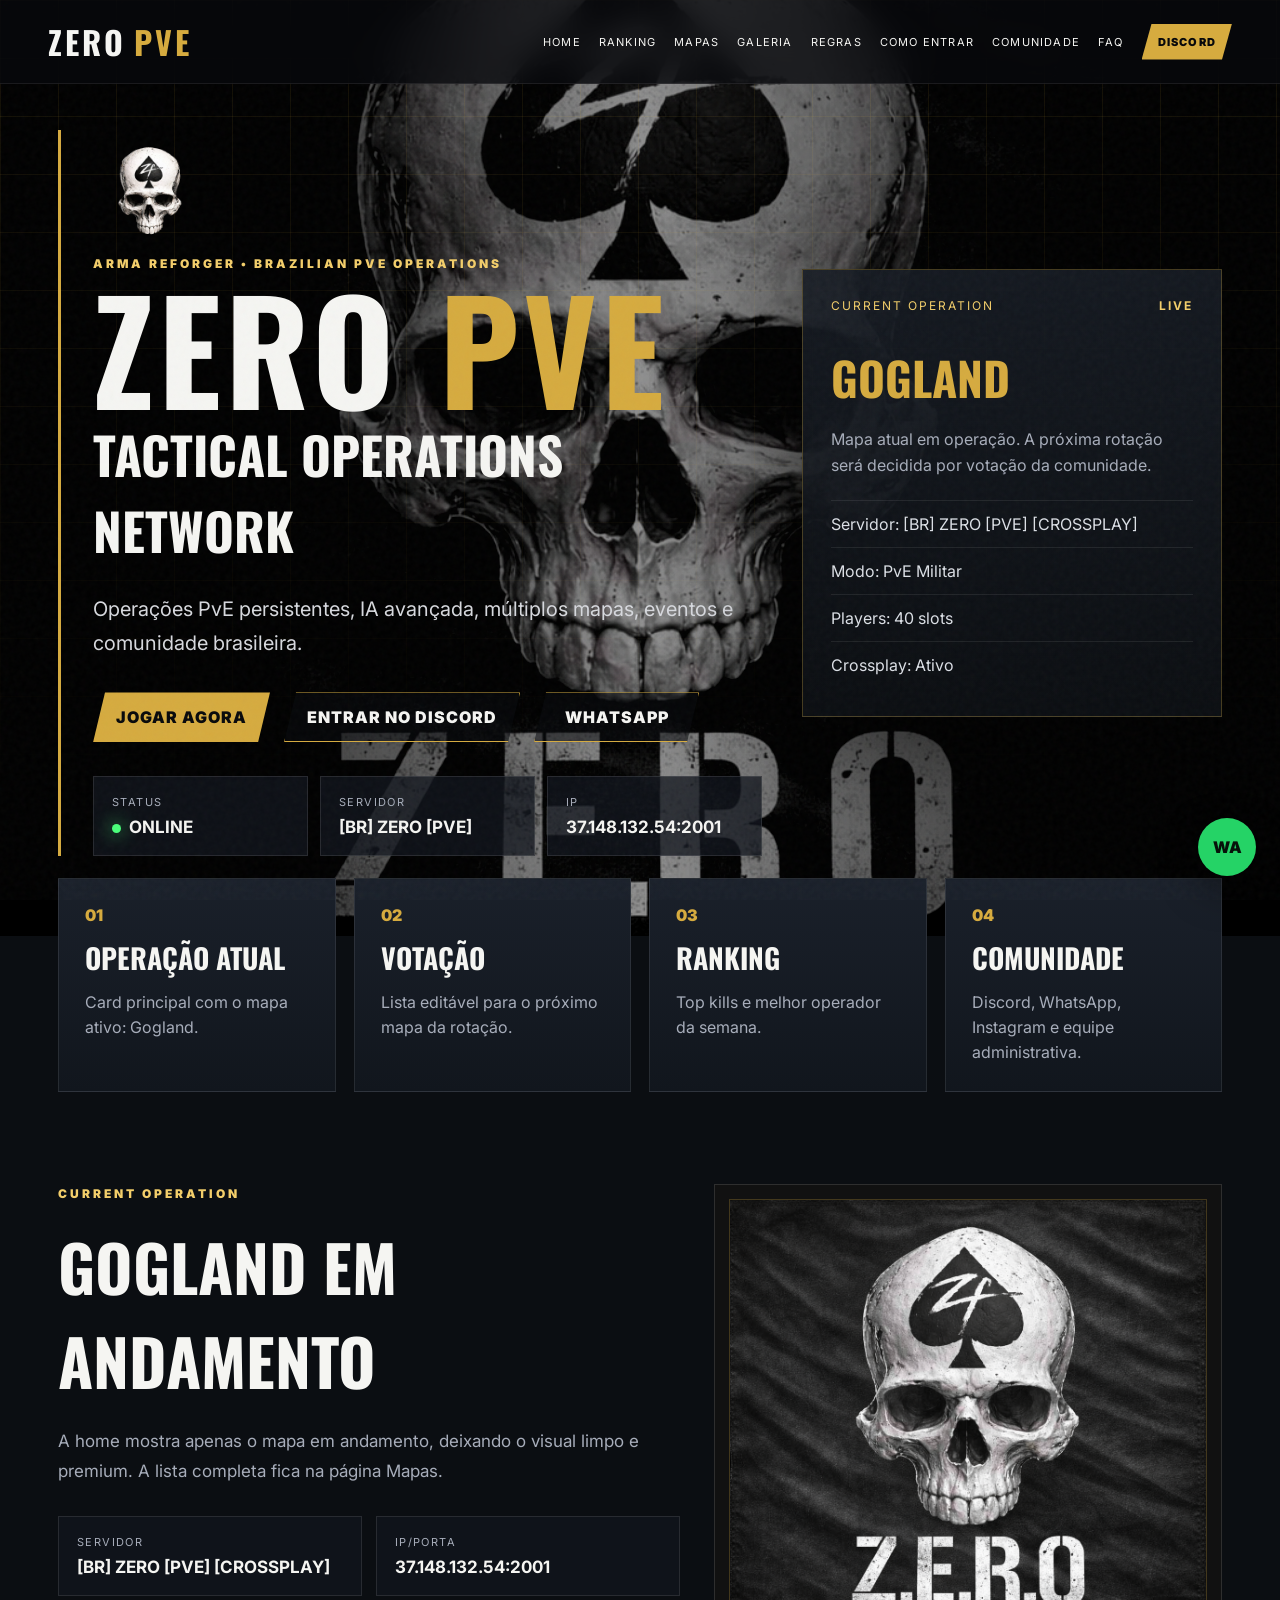
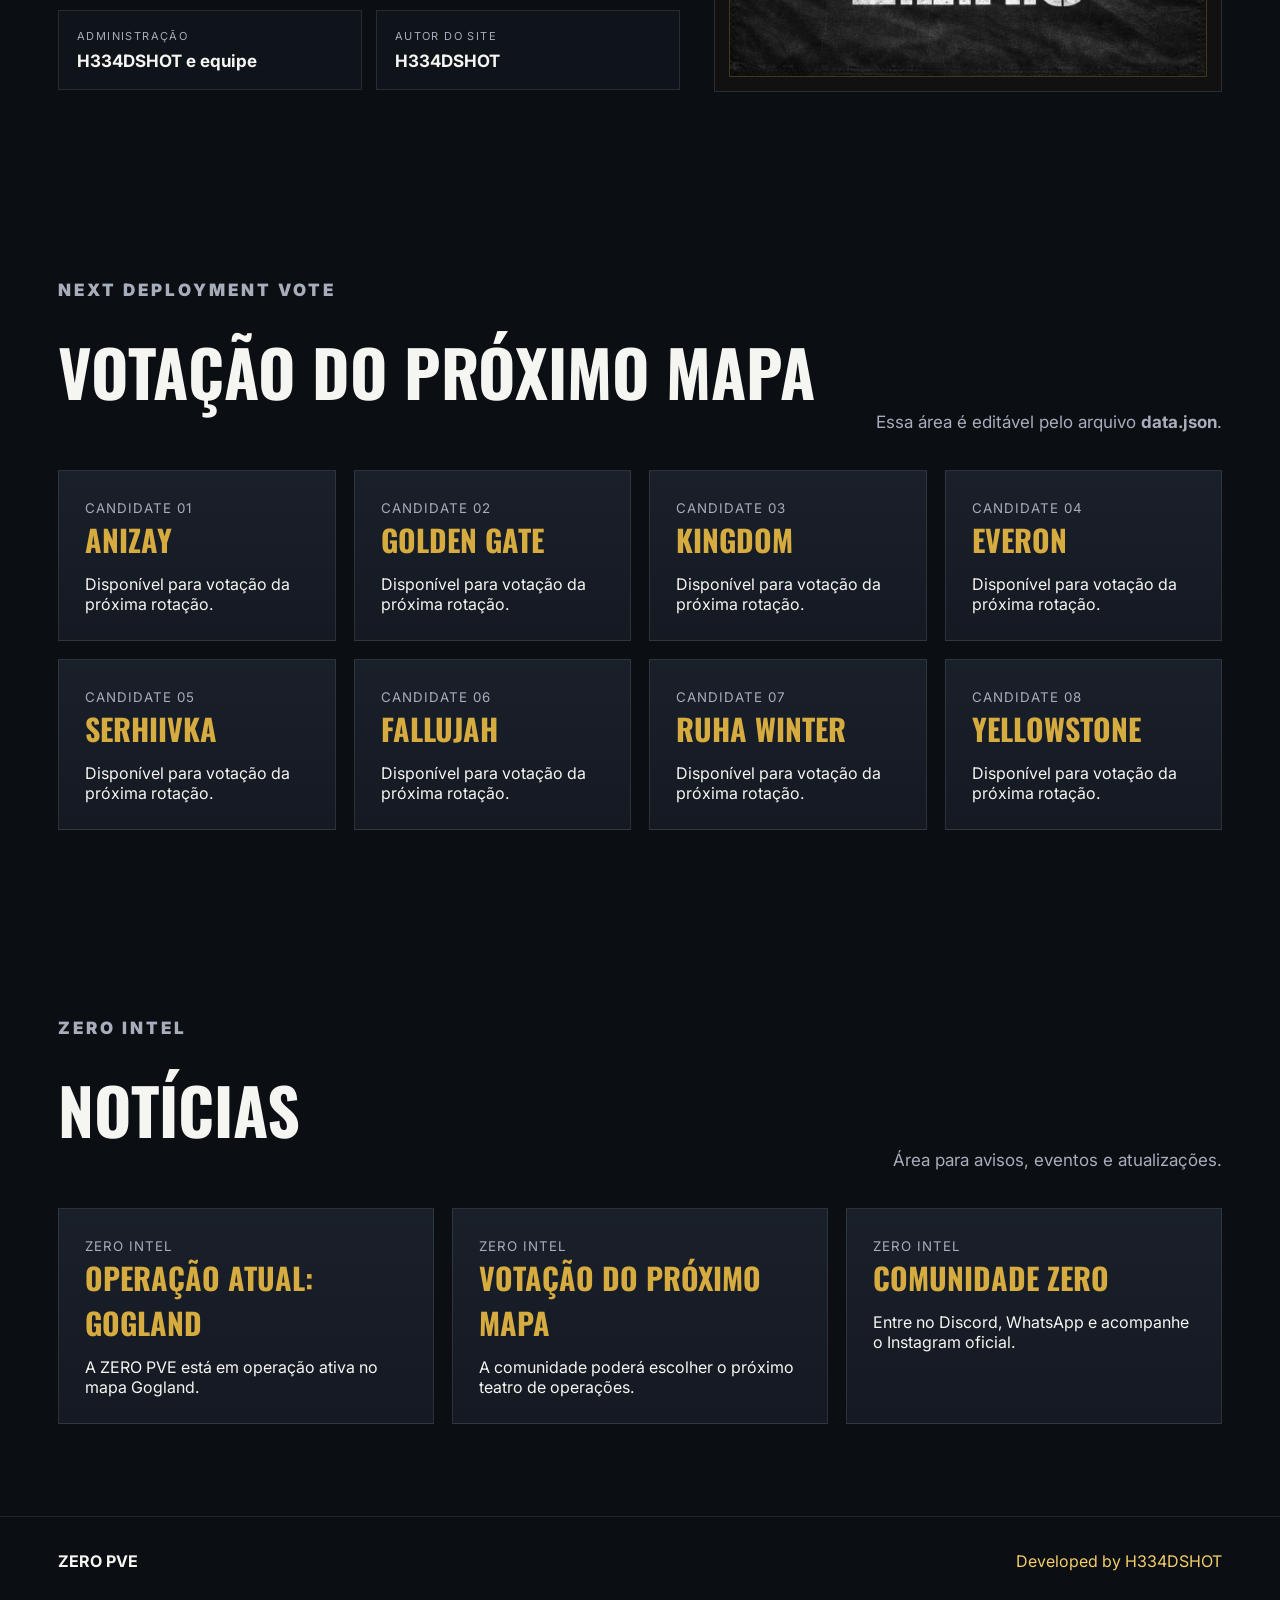
==== index.html @ d25ec208 "Add ZERO PVE website" ====
<!DOCTYPE html><html lang="pt-BR"><head><meta charset="UTF-8"><meta name="viewport" content="width=device-width, initial-scale=1.0"><title>Home | ZERO PVE</title><link rel="stylesheet" href="style.css"></head><body><div class="noise"></div><div class="scanline"></div><header class="site-header"><a href="index.html" class="brand"><span>ZERO</span><strong>PVE</strong></a><button class="menu-toggle" id="menuToggle">☰</button><nav class="nav" id="nav"><a href="index.html">Home</a><a href="ranking.html">Ranking</a><a href="mapas.html">Mapas</a><a href="galeria.html">Galeria</a><a href="regras.html">Regras</a><a href="como-entrar.html">Como Entrar</a><a href="comunidade.html">Comunidade</a><a href="faq.html">FAQ</a><a class="nav-cta" href="https://discord.gg/8d5gWANSjg" target="_blank">Discord</a></nav></header><main><section class="hero"><div class="hero-grid"></div><div class="hero-content"><img class="hero-logo" src="assets/logo-zero.png" alt="Logo ZERO PVE"><p class="eyebrow">ARMA REFORGER • BRAZILIAN PVE OPERATIONS</p><h1>ZERO <span>PVE</span></h1><h2>TACTICAL OPERATIONS NETWORK</h2><p class="hero-text">Operações PvE persistentes, IA avançada, múltiplos mapas, eventos e comunidade brasileira.</p><div class="hero-actions"><a href="como-entrar.html" class="btn btn-primary">Jogar Agora</a><a href="https://discord.gg/8d5gWANSjg" target="_blank" class="btn btn-secondary">Entrar no Discord</a><a href="https://chat.whatsapp.com/LaVFu4QcdalIb4DAo1I65L?mode=gi_t" target="_blank" class="btn btn-secondary">WhatsApp</a></div><div class="hero-status"><div><small>Status</small><strong><span class="dot"></span>ONLINE</strong></div><div><small>Servidor</small><strong>[BR] ZERO [PVE]</strong></div><div><small>IP</small><strong>37.148.132.54:2001</strong></div></div></div><aside class="mission-card"><div class="card-header"><span>CURRENT OPERATION</span><b>LIVE</b></div><h3>Gogland</h3><p>Mapa atual em operação. A próxima rotação será decidida por votação da comunidade.</p><ul><li>Servidor: [BR] ZERO [PVE] [CROSSPLAY]</li><li>Modo: PvE Militar</li><li>Players: 40 slots</li><li>Crossplay: Ativo</li></ul></aside></section><section class="quick-cards"><article><span>01</span><h3>Operação Atual</h3><p>Card principal com o mapa ativo: Gogland.</p></article><article><span>02</span><h3>Votação</h3><p>Lista editável para o próximo mapa da rotação.</p></article><article><span>03</span><h3>Ranking</h3><p>Top kills e melhor operador da semana.</p></article><article><span>04</span><h3>Comunidade</h3><p>Discord, WhatsApp, Instagram e equipe administrativa.</p></article></section><section class="section split"><div><p class="section-kicker">CURRENT OPERATION</p><h2>Gogland em Andamento</h2><p class="section-text">A home mostra apenas o mapa em andamento, deixando o visual limpo e premium. A lista completa fica na página Mapas.</p><div class="server-box"><div><small>Servidor</small><strong>[BR] ZERO [PVE] [CROSSPLAY]</strong></div><div><small>IP/Porta</small><strong>37.148.132.54:2001</strong></div><div><small>Administração</small><strong>H334DSHOT e equipe</strong></div><div><small>Autor do site</small><strong>H334DSHOT</strong></div></div></div><div class="image-panel"><img src="assets/bandeira-zero.png" alt="Bandeira ZERO PVE"></div></section><section class="section"><div class="section-head"><div><p class="section-kicker">NEXT DEPLOYMENT VOTE</p><h2>Votação do Próximo Mapa</h2></div><p>Essa área é editável pelo arquivo <b>data.json</b>.</p></div><div class="vote-grid" id="voteGrid"></div></section><section class="section"><div class="section-head"><div><p class="section-kicker">ZERO INTEL</p><h2>Notícias</h2></div><p>Área para avisos, eventos e atualizações.</p></div><div class="news-grid" id="newsGrid"></div></section></main><a class="whatsapp-float" href="https://chat.whatsapp.com/LaVFu4QcdalIb4DAo1I65L?mode=gi_t" target="_blank">WA</a><footer class="footer"><strong>ZERO PVE</strong><span>Developed by H334DSHOT</span></footer><script src="script.js"></script></body></html>
---- style.css ----
@import url('https://fonts.googleapis.com/css2?family=Oswald:wght@400;600;700&family=Inter:wght@400;500;700;900&display=swap');
:root{--bg:#0b0e12;--panel:#141922;--panel2:#1a202a;--gold:#d6ab3f;--gold2:#f3ce6a;--text:#f5f5f2;--muted:#a7adba;--line:rgba(214,171,63,.28)}
*{box-sizing:border-box;margin:0;padding:0}html{scroll-behavior:smooth}body{font-family:Inter,Arial,sans-serif;background:var(--bg);color:var(--text);overflow-x:hidden}body::before{content:"";position:fixed;inset:0;background:radial-gradient(circle at 20% 20%,rgba(214,171,63,.10),transparent 28%),linear-gradient(180deg,#0b0e12,#11161d 45%,#090b0f);z-index:-4}.noise{position:fixed;inset:0;pointer-events:none;opacity:.1;background-image:url("data:image/svg+xml,%3Csvg viewBox='0 0 180 180' xmlns='http://www.w3.org/2000/svg'%3E%3Cfilter id='n'%3E%3CfeTurbulence type='fractalNoise' baseFrequency='.9' numOctaves='3'/%3E%3C/filter%3E%3Crect width='100%25' height='100%25' filter='url(%23n)' opacity='.35'/%3E%3C/svg%3E");z-index:10}.scanline{position:fixed;inset:0;pointer-events:none;background:linear-gradient(rgba(255,255,255,.025) 1px,transparent 1px);background-size:100% 4px;opacity:.18;z-index:11}.site-header{position:fixed;top:0;left:0;right:0;z-index:20;display:flex;align-items:center;justify-content:space-between;padding:18px 48px;border-bottom:1px solid rgba(255,255,255,.08);background:rgba(8,10,14,.78);backdrop-filter:blur(16px)}.brand{text-decoration:none;color:var(--text);font-family:Oswald,sans-serif;font-size:32px;letter-spacing:3px;font-weight:700}.brand strong{color:var(--gold);margin-left:8px}.nav{display:flex;align-items:center;gap:18px}.nav a{color:var(--text);text-decoration:none;text-transform:uppercase;font-size:11px;letter-spacing:1.2px}.nav a:hover{color:var(--gold2)}.nav-cta{background:var(--gold);color:#08090b!important;padding:11px 16px;font-weight:900;clip-path:polygon(10px 0,100% 0,calc(100% - 10px) 100%,0 100%)}.menu-toggle{display:none;background:none;color:white;border:0;font-size:28px}.hero{min-height:100vh;position:relative;display:grid;grid-template-columns:1fr 420px;align-items:center;gap:40px;padding:130px 58px 80px;overflow:hidden}.hero::before{content:"";position:absolute;inset:0;background:linear-gradient(90deg,rgba(0,0,0,.95),rgba(0,0,0,.44),rgba(0,0,0,.88)),url("assets/bandeira-zero.png");background-size:cover;background-position:center;z-index:-3;filter:saturate(.75) contrast(1.18)}.hero-grid{position:absolute;inset:0;background-image:linear-gradient(rgba(214,171,63,.10) 1px,transparent 1px),linear-gradient(90deg,rgba(214,171,63,.10) 1px,transparent 1px);background-size:58px 58px;mask-image:linear-gradient(to bottom,black,transparent 90%);z-index:-2}.hero-content{max-width:850px;border-left:3px solid var(--gold);padding-left:32px}.hero-logo{width:110px;height:110px;object-fit:contain;margin-bottom:12px}.eyebrow,.section-kicker{color:var(--gold2);letter-spacing:3px;text-transform:uppercase;font-size:12px;font-weight:900;margin-bottom:18px}h1,h2,h3{font-family:Oswald,sans-serif;text-transform:uppercase}.hero h1{font-size:clamp(72px,11vw,150px);line-height:.82;letter-spacing:4px}.hero h1 span{color:var(--gold)}.hero h2{font-size:clamp(28px,4vw,54px);margin-top:12px}.hero-text{max-width:660px;color:#d7d9de;font-size:20px;line-height:1.7;margin:24px 0 32px}.btn{display:inline-flex;align-items:center;justify-content:center;min-width:165px;min-height:50px;padding:14px 22px;text-decoration:none;text-transform:uppercase;letter-spacing:1px;font-weight:900;border:1px solid var(--gold);clip-path:polygon(12px 0,100% 0,calc(100% - 12px) 100%,0 100%);transition:.2s}.btn-primary{background:var(--gold);color:#08090b}.btn-secondary{color:var(--text);background:rgba(10,12,15,.55)}.btn:hover{transform:translateY(-2px);filter:brightness(1.08)}.hero-actions{display:flex;gap:14px;flex-wrap:wrap}.hero-status{display:grid;grid-template-columns:repeat(3,minmax(0,1fr));gap:12px;margin-top:34px;max-width:780px}.hero-status div,.server-box div{background:rgba(18,22,29,.76);border:1px solid rgba(255,255,255,.1);padding:18px}.hero-status small,.server-box small{display:block;color:var(--muted);text-transform:uppercase;font-size:11px;letter-spacing:1.4px;margin-bottom:8px}.hero-status strong,.server-box strong{font-size:17px}.dot{display:inline-block;width:9px;height:9px;background:#49ff7a;border-radius:50%;box-shadow:0 0 18px #49ff7a;margin-right:8px}.mission-card{background:linear-gradient(180deg,rgba(22,27,35,.9),rgba(12,15,19,.92));border:1px solid var(--line);padding:28px;box-shadow:0 30px 90px rgba(0,0,0,.55)}.card-header{display:flex;justify-content:space-between;color:var(--gold2);font-size:12px;letter-spacing:2px;text-transform:uppercase;margin-bottom:30px}.mission-card h3{font-size:46px;margin-bottom:16px;color:var(--gold)}.mission-card p{color:var(--muted);line-height:1.6;margin-bottom:22px}.mission-card li{list-style:none;border-top:1px solid rgba(255,255,255,.08);padding:13px 0;color:#dce0e6}.quick-cards{display:grid;grid-template-columns:repeat(4,1fr);gap:18px;padding:0 58px;margin-top:-58px;position:relative;z-index:5}.quick-cards article{min-height:178px;background:linear-gradient(180deg,var(--panel2),#11161d);border:1px solid rgba(255,255,255,.09);padding:26px}.quick-cards span{color:var(--gold);font-weight:900}.quick-cards h3{font-size:28px;margin:12px 0}.quick-cards p{color:var(--muted);line-height:1.55}.section{padding:92px 58px}.split{display:grid;grid-template-columns:1.1fr .9fr;gap:34px;align-items:center}.section h2{font-size:clamp(42px,5vw,70px);margin-bottom:20px}.section-text,.section-head p,.community p{color:var(--muted);line-height:1.75;font-size:17px}.server-box{display:grid;grid-template-columns:repeat(2,1fr);gap:14px;margin-top:30px}.image-panel{background:#111;border:1px solid rgba(255,255,255,.12);padding:14px}.image-panel img{width:100%;display:block;border:1px solid rgba(214,171,63,.25)}.section-head{display:flex;justify-content:space-between;gap:40px;align-items:end;margin-bottom:32px}.section-head p{max-width:520px}.vote-grid,.news-grid,.gallery-grid,.team-grid,.faq-grid{display:grid;grid-template-columns:repeat(auto-fit,minmax(240px,1fr));gap:18px}.vote-card,.news-card,.panel,.faq-item{background:linear-gradient(180deg,var(--panel2),var(--panel));border:1px solid rgba(255,255,255,.1);padding:26px}.vote-card h3,.news-card h3,.panel h3,.faq-item h3{font-size:30px;color:var(--gold);margin-bottom:12px}.vote-card small,.news-card small{color:var(--muted);text-transform:uppercase;letter-spacing:1px}.rank-table-wrap{overflow:auto;background:var(--panel);border:1px solid rgba(255,255,255,.1)}.rank-table{width:100%;border-collapse:collapse;min-width:650px}.rank-table th,.rank-table td{padding:18px;border-bottom:1px solid rgba(255,255,255,.08);text-align:left}.rank-table th{color:var(--gold2);font-size:12px;text-transform:uppercase;letter-spacing:1.4px}.status-active{color:#49ff7a;font-weight:900}.operator-week{background:linear-gradient(rgba(214,171,63,.12),rgba(214,171,63,.02)),var(--panel);border:1px solid var(--line);padding:30px;margin-bottom:24px}.operator-week h3{font-size:56px}.operator-stats{display:grid;grid-template-columns:repeat(3,1fr);gap:10px;margin-top:24px}.operator-stats div{background:rgba(0,0,0,.25);border:1px solid rgba(255,255,255,.08);padding:14px}.operator-stats strong{display:block;font-size:24px;color:var(--gold2)}.operator-stats small{color:var(--muted);font-size:11px;text-transform:uppercase}.map-rotation{columns:3;list-style:none}.map-rotation li{break-inside:avoid;margin:0 0 10px;background:rgba(214,171,63,.08);border:1px solid var(--line);padding:13px;color:#f0e1b6;text-transform:uppercase;font-weight:800}.gallery-card{background:var(--panel);border:1px solid rgba(255,255,255,.1);overflow:hidden}.gallery-card img{width:100%;height:300px;object-fit:cover;display:block}.gallery-card div{padding:18px}.gallery-card h3{color:var(--gold);font-size:26px}.rules-text{white-space:pre-wrap;line-height:1.7;color:#e4e7ec;background:var(--panel);border:1px solid rgba(255,255,255,.1);padding:28px}.steps{counter-reset:step;display:grid;gap:16px}.step{background:var(--panel);border:1px solid rgba(255,255,255,.1);padding:24px}.step h3{color:var(--gold);font-size:30px}.qr-box img{max-width:330px;width:100%;background:white;padding:10px}.whatsapp-float{position:fixed;right:24px;bottom:24px;z-index:30;width:58px;height:58px;border-radius:50%;display:flex;align-items:center;justify-content:center;background:#25d366;color:#07120a;font-weight:900;text-decoration:none;box-shadow:0 15px 40px rgba(0,0,0,.45)}.footer{display:flex;justify-content:space-between;gap:20px;padding:34px 58px;border-top:1px solid rgba(255,255,255,.1);color:var(--muted)}.footer strong{color:var(--text)}.footer span{color:var(--gold2)}.page-hero{padding:150px 58px 58px;background:linear-gradient(90deg,rgba(0,0,0,.92),rgba(0,0,0,.55)),url("assets/bandeira-zero.png");background-size:cover;background-position:center}.page-hero h1{font-size:clamp(58px,8vw,110px);color:var(--gold)}@media(max-width:1000px){.site-header{padding:16px 22px}.menu-toggle{display:block}.nav{display:none;position:absolute;top:68px;left:20px;right:20px;background:#10141b;border:1px solid rgba(255,255,255,.1);padding:20px;flex-direction:column;align-items:flex-start}.nav.open{display:flex}.hero{grid-template-columns:1fr;padding:120px 24px 70px}.mission-card{display:none}.quick-cards{grid-template-columns:repeat(2,1fr);padding-left:24px;padding-right:24px}.split{grid-template-columns:1fr}.section,.page-hero{padding-left:24px;padding-right:24px}.section-head{display:block}.map-rotation{columns:2}}@media(max-width:640px){.hero-status,.server-box,.quick-cards,.operator-stats{grid-template-columns:1fr}.quick-cards{margin-top:0;padding-top:20px}.hero-actions .btn{width:100%}.map-rotation{columns:1}.footer{padding:28px 24px;display:block;line-height:2}.gallery-card img{height:220px}}
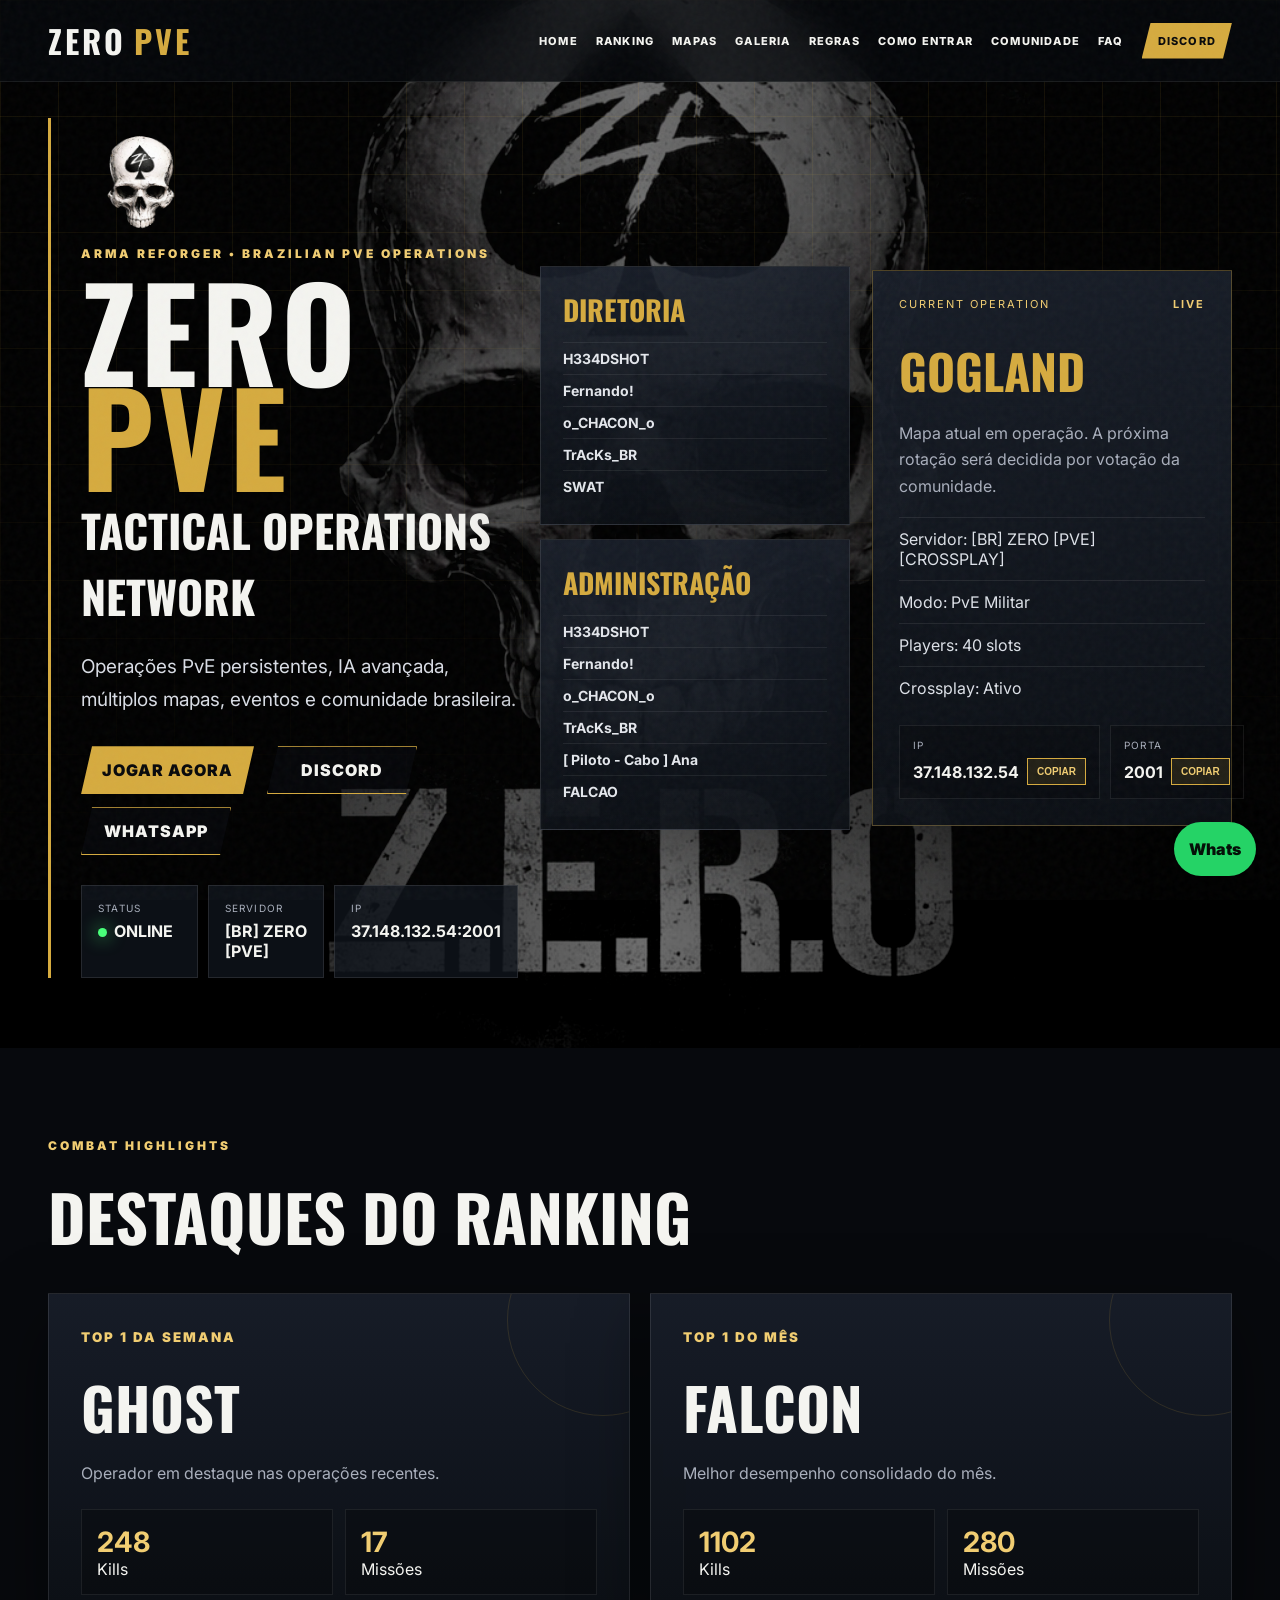
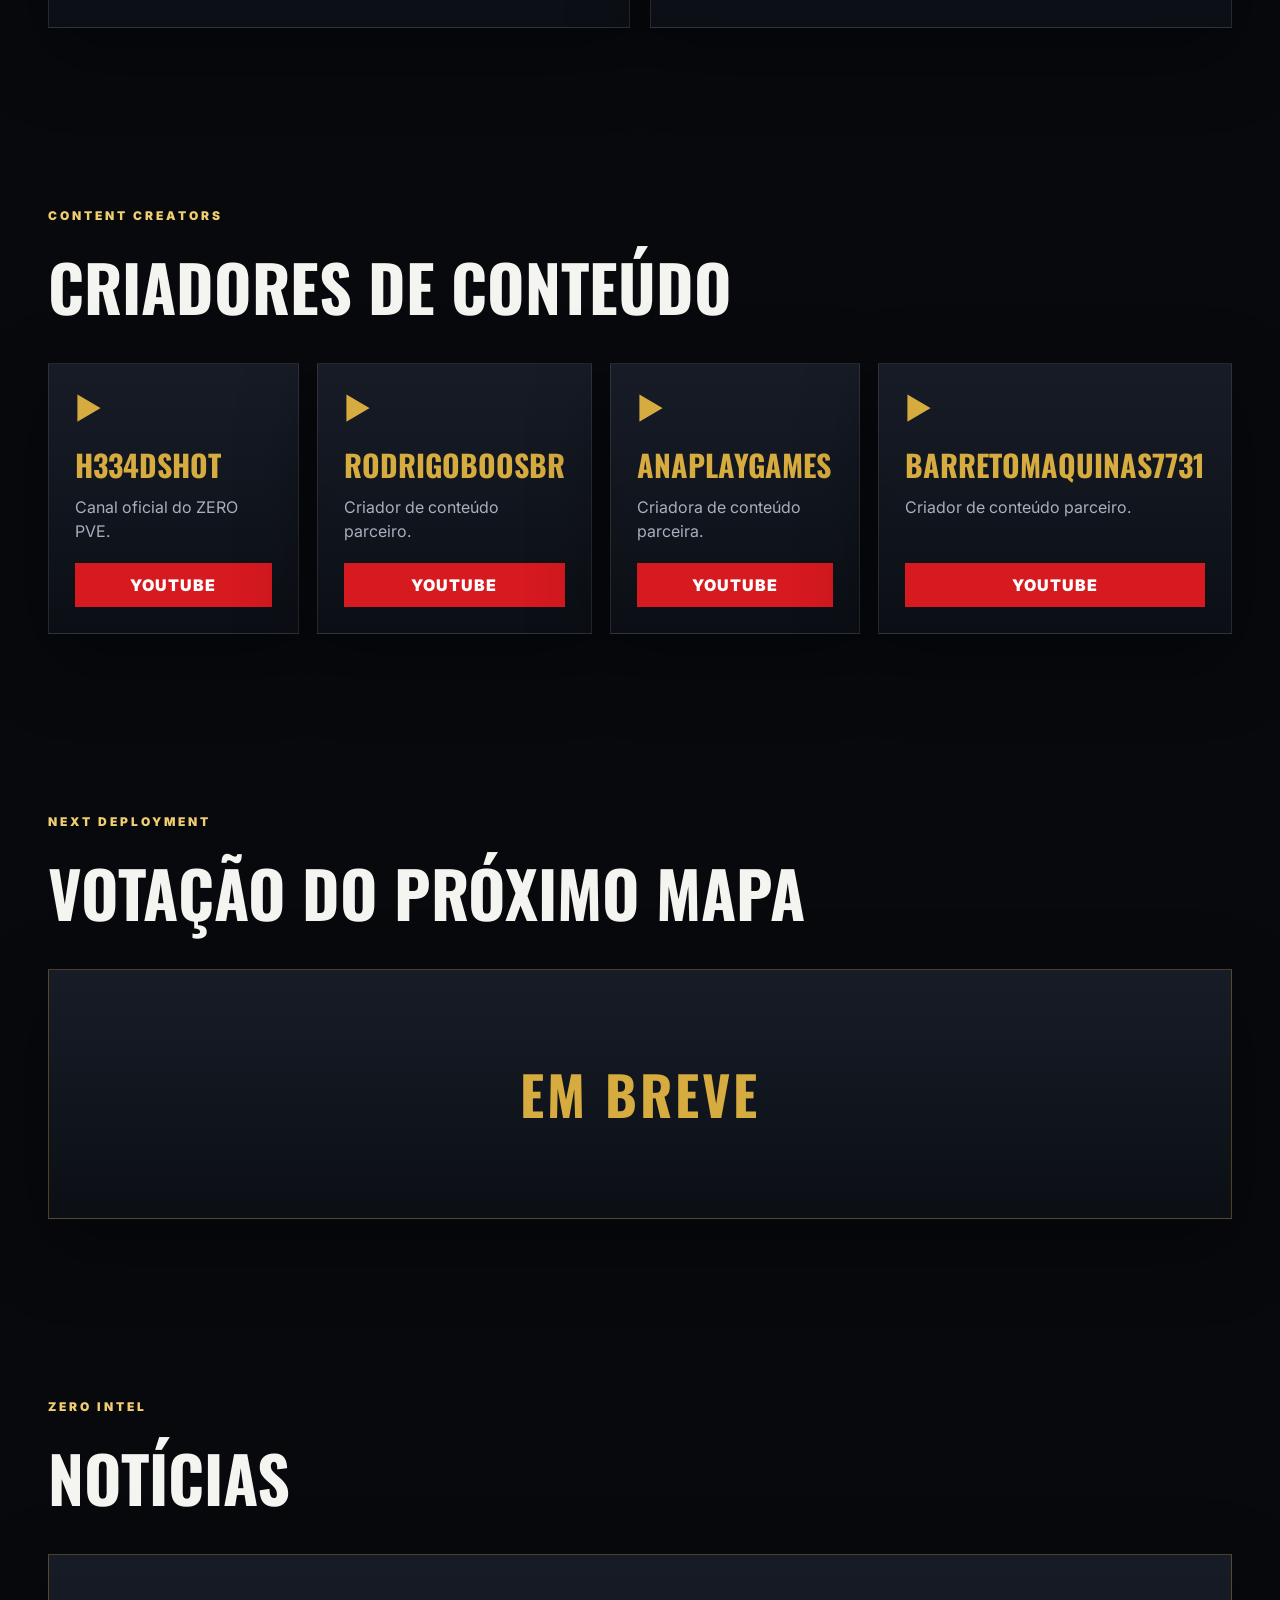
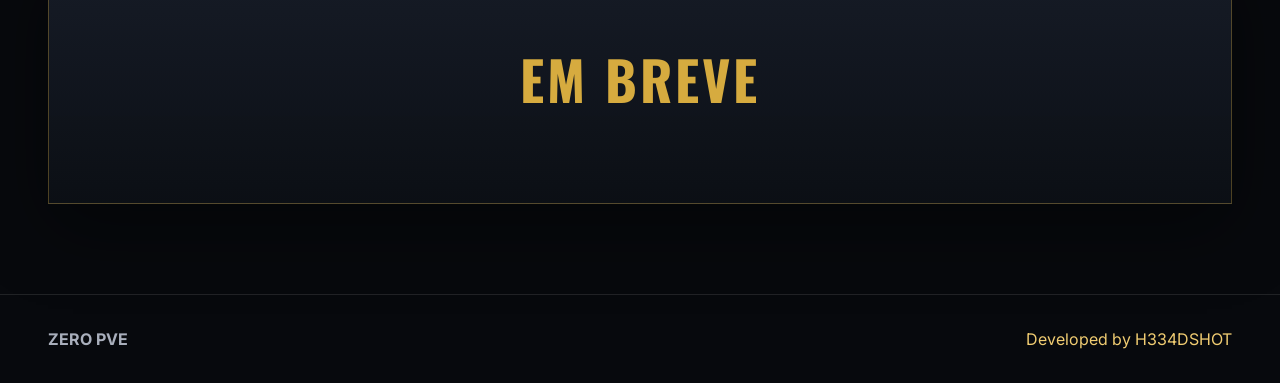
==== commit f27dfa1e: "Add files via upload" ====
--- a/index.html
+++ b/index.html
@@ -1 +1 @@
-<!DOCTYPE html><html lang="pt-BR"><head><meta charset="UTF-8"><meta name="viewport" content="width=device-width, initial-scale=1.0"><title>Home | ZERO PVE</title><link rel="stylesheet" href="style.css"></head><body><div class="noise"></div><div class="scanline"></div><header class="site-header"><a href="index.html" class="brand"><span>ZERO</span><strong>PVE</strong></a><button class="menu-toggle" id="menuToggle">☰</button><nav class="nav" id="nav"><a href="index.html">Home</a><a href="ranking.html">Ranking</a><a href="mapas.html">Mapas</a><a href="galeria.html">Galeria</a><a href="regras.html">Regras</a><a href="como-entrar.html">Como Entrar</a><a href="comunidade.html">Comunidade</a><a href="faq.html">FAQ</a><a class="nav-cta" href="https://discord.gg/8d5gWANSjg" target="_blank">Discord</a></nav></header><main><section class="hero"><div class="hero-grid"></div><div class="hero-content"><img class="hero-logo" src="assets/logo-zero.png" alt="Logo ZERO PVE"><p class="eyebrow">ARMA REFORGER • BRAZILIAN PVE OPERATIONS</p><h1>ZERO <span>PVE</span></h1><h2>TACTICAL OPERATIONS NETWORK</h2><p class="hero-text">Operações PvE persistentes, IA avançada, múltiplos mapas, eventos e comunidade brasileira.</p><div class="hero-actions"><a href="como-entrar.html" class="btn btn-primary">Jogar Agora</a><a href="https://discord.gg/8d5gWANSjg" target="_blank" class="btn btn-secondary">Entrar no Discord</a><a href="https://chat.whatsapp.com/LaVFu4QcdalIb4DAo1I65L?mode=gi_t" target="_blank" class="btn btn-secondary">WhatsApp</a></div><div class="hero-status"><div><small>Status</small><strong><span class="dot"></span>ONLINE</strong></div><div><small>Servidor</small><strong>[BR] ZERO [PVE]</strong></div><div><small>IP</small><strong>37.148.132.54:2001</strong></div></div></div><aside class="mission-card"><div class="card-header"><span>CURRENT OPERATION</span><b>LIVE</b></div><h3>Gogland</h3><p>Mapa atual em operação. A próxima rotação será decidida por votação da comunidade.</p><ul><li>Servidor: [BR] ZERO [PVE] [CROSSPLAY]</li><li>Modo: PvE Militar</li><li>Players: 40 slots</li><li>Crossplay: Ativo</li></ul></aside></section><section class="quick-cards"><article><span>01</span><h3>Operação Atual</h3><p>Card principal com o mapa ativo: Gogland.</p></article><article><span>02</span><h3>Votação</h3><p>Lista editável para o próximo mapa da rotação.</p></article><article><span>03</span><h3>Ranking</h3><p>Top kills e melhor operador da semana.</p></article><article><span>04</span><h3>Comunidade</h3><p>Discord, WhatsApp, Instagram e equipe administrativa.</p></article></section><section class="section split"><div><p class="section-kicker">CURRENT OPERATION</p><h2>Gogland em Andamento</h2><p class="section-text">A home mostra apenas o mapa em andamento, deixando o visual limpo e premium. A lista completa fica na página Mapas.</p><div class="server-box"><div><small>Servidor</small><strong>[BR] ZERO [PVE] [CROSSPLAY]</strong></div><div><small>IP/Porta</small><strong>37.148.132.54:2001</strong></div><div><small>Administração</small><strong>H334DSHOT e equipe</strong></div><div><small>Autor do site</small><strong>H334DSHOT</strong></div></div></div><div class="image-panel"><img src="assets/bandeira-zero.png" alt="Bandeira ZERO PVE"></div></section><section class="section"><div class="section-head"><div><p class="section-kicker">NEXT DEPLOYMENT VOTE</p><h2>Votação do Próximo Mapa</h2></div><p>Essa área é editável pelo arquivo <b>data.json</b>.</p></div><div class="vote-grid" id="voteGrid"></div></section><section class="section"><div class="section-head"><div><p class="section-kicker">ZERO INTEL</p><h2>Notícias</h2></div><p>Área para avisos, eventos e atualizações.</p></div><div class="news-grid" id="newsGrid"></div></section></main><a class="whatsapp-float" href="https://chat.whatsapp.com/LaVFu4QcdalIb4DAo1I65L?mode=gi_t" target="_blank">WA</a><footer class="footer"><strong>ZERO PVE</strong><span>Developed by H334DSHOT</span></footer><script src="script.js"></script></body></html>+<!DOCTYPE html><html lang="pt-BR"><head><meta charset="UTF-8"><meta name="viewport" content="width=device-width, initial-scale=1.0"><title>Home | ZERO PVE</title><link rel="stylesheet" href="style.css"></head><body><div class="noise"></div><div class="scanline"></div><header class="site-header"><a href="index.html" class="brand"><span>ZERO</span><strong>PVE</strong></a><button class="menu-toggle" id="menuToggle">☰</button><nav class="nav" id="nav"><a href="index.html">Home</a><a href="ranking.html">Ranking</a><a href="mapas.html">Mapas</a><a href="galeria.html">Galeria</a><a href="regras.html">Regras</a><a href="como-entrar.html">Como Entrar</a><a href="comunidade.html">Comunidade</a><a href="faq.html">FAQ</a><a class="nav-cta" href="https://discord.gg/8d5gWANSjg" target="_blank">Discord</a></nav></header><main><section class="hero"><div class="hero-grid"></div><div class="hero-content"><img class="hero-logo" src="assets/logo-zero.png" alt="Logo ZERO PVE"><p class="eyebrow">ARMA REFORGER • BRAZILIAN PVE OPERATIONS</p><h1>ZERO <span>PVE</span></h1><h2>TACTICAL OPERATIONS NETWORK</h2><p class="hero-text">Operações PvE persistentes, IA avançada, múltiplos mapas, eventos e comunidade brasileira.</p><div class="hero-actions"><a class="btn btn-primary" href="como-entrar.html">Jogar Agora</a><a class="btn" href="https://discord.gg/8d5gWANSjg" target="_blank">Discord</a><a class="btn" href="https://chat.whatsapp.com/LaVFu4QcdalIb4DAo1I65L?mode=gi_t" target="_blank">WhatsApp</a></div><div class="hero-status"><div><small>Status</small><strong><span class="dot"></span>ONLINE</strong></div><div><small>Servidor</small><strong>[BR] ZERO [PVE]</strong></div><div><small>IP</small><strong>37.148.132.54:2001</strong></div></div></div><div class="side-stack"><article class="staff-card"><h3>Diretoria</h3><ul><li>H334DSHOT</li><li>Fernando!</li><li>o_CHACON_o</li><li>TrAcKs_BR</li><li>SWAT</li></ul></article><article class="staff-card"><h3>Administração</h3><ul><li>H334DSHOT</li><li>Fernando!</li><li>o_CHACON_o</li><li>TrAcKs_BR</li><li>[ Piloto - Cabo ] Ana</li><li>FALCAO</li></ul></article></div><aside class="mission-card"><div class="card-header"><span>Current Operation</span><b>Live</b></div><h3>Gogland</h3><p>Mapa atual em operação. A próxima rotação será decidida por votação da comunidade.</p><ul class="mission-list"><li>Servidor: [BR] ZERO [PVE] [CROSSPLAY]</li><li>Modo: PvE Militar</li><li>Players: 40 slots</li><li>Crossplay: Ativo</li></ul><div class="copy-grid"><div class="copy-card"><small>IP</small><div class="copy-row"><strong>37.148.132.54</strong><button class="copy-btn" onclick="copyText('37.148.132.54')">Copiar</button></div></div><div class="copy-card"><small>Porta</small><div class="copy-row"><strong>2001</strong><button class="copy-btn" onclick="copyText('2001')">Copiar</button></div></div></div></aside></section><section class="section"><div class="section-head"><div><p class="section-kicker">Combat Highlights</p><h2>Destaques do Ranking</h2></div></div><div class="top-grid"><article class="top-card"><small>Top 1 da Semana</small><h3>Ghost</h3><p class="section-sub">Operador em destaque nas operações recentes.</p><div class="top-stats"><div><strong>248</strong><span>Kills</span></div><div><strong>17</strong><span>Missões</span></div></div></article><article class="top-card"><small>Top 1 do Mês</small><h3>Falcon</h3><p class="section-sub">Melhor desempenho consolidado do mês.</p><div class="top-stats"><div><strong>1102</strong><span>Kills</span></div><div><strong>280</strong><span>Missões</span></div></div></article></div></section><section class="section"><div class="section-head"><div><p class="section-kicker">Content Creators</p><h2>Criadores de Conteúdo</h2></div></div><div class="creators-grid"><article class="creator-card"><div><div class="icon">▶</div><h3>H334DSHOT</h3><p>Canal oficial do ZERO PVE.</p></div><a class="youtube-btn" href="https://youtube.com/@H334DSHOT" target="_blank">YouTube</a></article><article class="creator-card"><div><div class="icon">▶</div><h3>RodrigoBoosBR</h3><p>Criador de conteúdo parceiro.</p></div><a class="youtube-btn" href="https://youtube.com/@RodrigoBoosBR" target="_blank">YouTube</a></article><article class="creator-card"><div><div class="icon">▶</div><h3>anaplaygames</h3><p>Criadora de conteúdo parceira.</p></div><a class="youtube-btn" href="https://youtube.com/@anaplaygames" target="_blank">YouTube</a></article><article class="creator-card"><div><div class="icon">▶</div><h3>barretomaquinas7731</h3><p>Criador de conteúdo parceiro.</p></div><a class="youtube-btn" href="https://youtube.com/@barretomaquinas7731" target="_blank">YouTube</a></article></div></section><section class="section"><div class="section-head"><div><p class="section-kicker">Next Deployment</p><h2>Votação do Próximo Mapa</h2></div></div><article class="soon-card"><div><h3>Em Breve</h3></div></article></section><section class="section"><div class="section-head"><div><p class="section-kicker">Zero Intel</p><h2>Notícias</h2></div></div><article class="soon-card"><div><h3>Em Breve</h3></div></article></section></main><a class="whatsapp-float" href="https://chat.whatsapp.com/LaVFu4QcdalIb4DAo1I65L?mode=gi_t" target="_blank">Whats</a><footer class="footer"><strong>ZERO PVE</strong><span>Developed by H334DSHOT</span></footer><script src="script.js"></script></body></html>
--- a/style.css
+++ b/style.css
@@ -1,3 +1 @@
-@import url('https://fonts.googleapis.com/css2?family=Oswald:wght@400;600;700&family=Inter:wght@400;500;700;900&display=swap');
-:root{--bg:#0b0e12;--panel:#141922;--panel2:#1a202a;--gold:#d6ab3f;--gold2:#f3ce6a;--text:#f5f5f2;--muted:#a7adba;--line:rgba(214,171,63,.28)}
-*{box-sizing:border-box;margin:0;padding:0}html{scroll-behavior:smooth}body{font-family:Inter,Arial,sans-serif;background:var(--bg);color:var(--text);overflow-x:hidden}body::before{content:"";position:fixed;inset:0;background:radial-gradient(circle at 20% 20%,rgba(214,171,63,.10),transparent 28%),linear-gradient(180deg,#0b0e12,#11161d 45%,#090b0f);z-index:-4}.noise{position:fixed;inset:0;pointer-events:none;opacity:.1;background-image:url("data:image/svg+xml,%3Csvg viewBox='0 0 180 180' xmlns='http://www.w3.org/2000/svg'%3E%3Cfilter id='n'%3E%3CfeTurbulence type='fractalNoise' baseFrequency='.9' numOctaves='3'/%3E%3C/filter%3E%3Crect width='100%25' height='100%25' filter='url(%23n)' opacity='.35'/%3E%3C/svg%3E");z-index:10}.scanline{position:fixed;inset:0;pointer-events:none;background:linear-gradient(rgba(255,255,255,.025) 1px,transparent 1px);background-size:100% 4px;opacity:.18;z-index:11}.site-header{position:fixed;top:0;left:0;right:0;z-index:20;display:flex;align-items:center;justify-content:space-between;padding:18px 48px;border-bottom:1px solid rgba(255,255,255,.08);background:rgba(8,10,14,.78);backdrop-filter:blur(16px)}.brand{text-decoration:none;color:var(--text);font-family:Oswald,sans-serif;font-size:32px;letter-spacing:3px;font-weight:700}.brand strong{color:var(--gold);margin-left:8px}.nav{display:flex;align-items:center;gap:18px}.nav a{color:var(--text);text-decoration:none;text-transform:uppercase;font-size:11px;letter-spacing:1.2px}.nav a:hover{color:var(--gold2)}.nav-cta{background:var(--gold);color:#08090b!important;padding:11px 16px;font-weight:900;clip-path:polygon(10px 0,100% 0,calc(100% - 10px) 100%,0 100%)}.menu-toggle{display:none;background:none;color:white;border:0;font-size:28px}.hero{min-height:100vh;position:relative;display:grid;grid-template-columns:1fr 420px;align-items:center;gap:40px;padding:130px 58px 80px;overflow:hidden}.hero::before{content:"";position:absolute;inset:0;background:linear-gradient(90deg,rgba(0,0,0,.95),rgba(0,0,0,.44),rgba(0,0,0,.88)),url("assets/bandeira-zero.png");background-size:cover;background-position:center;z-index:-3;filter:saturate(.75) contrast(1.18)}.hero-grid{position:absolute;inset:0;background-image:linear-gradient(rgba(214,171,63,.10) 1px,transparent 1px),linear-gradient(90deg,rgba(214,171,63,.10) 1px,transparent 1px);background-size:58px 58px;mask-image:linear-gradient(to bottom,black,transparent 90%);z-index:-2}.hero-content{max-width:850px;border-left:3px solid var(--gold);padding-left:32px}.hero-logo{width:110px;height:110px;object-fit:contain;margin-bottom:12px}.eyebrow,.section-kicker{color:var(--gold2);letter-spacing:3px;text-transform:uppercase;font-size:12px;font-weight:900;margin-bottom:18px}h1,h2,h3{font-family:Oswald,sans-serif;text-transform:uppercase}.hero h1{font-size:clamp(72px,11vw,150px);line-height:.82;letter-spacing:4px}.hero h1 span{color:var(--gold)}.hero h2{font-size:clamp(28px,4vw,54px);margin-top:12px}.hero-text{max-width:660px;color:#d7d9de;font-size:20px;line-height:1.7;margin:24px 0 32px}.btn{display:inline-flex;align-items:center;justify-content:center;min-width:165px;min-height:50px;padding:14px 22px;text-decoration:none;text-transform:uppercase;letter-spacing:1px;font-weight:900;border:1px solid var(--gold);clip-path:polygon(12px 0,100% 0,calc(100% - 12px) 100%,0 100%);transition:.2s}.btn-primary{background:var(--gold);color:#08090b}.btn-secondary{color:var(--text);background:rgba(10,12,15,.55)}.btn:hover{transform:translateY(-2px);filter:brightness(1.08)}.hero-actions{display:flex;gap:14px;flex-wrap:wrap}.hero-status{display:grid;grid-template-columns:repeat(3,minmax(0,1fr));gap:12px;margin-top:34px;max-width:780px}.hero-status div,.server-box div{background:rgba(18,22,29,.76);border:1px solid rgba(255,255,255,.1);padding:18px}.hero-status small,.server-box small{display:block;color:var(--muted);text-transform:uppercase;font-size:11px;letter-spacing:1.4px;margin-bottom:8px}.hero-status strong,.server-box strong{font-size:17px}.dot{display:inline-block;width:9px;height:9px;background:#49ff7a;border-radius:50%;box-shadow:0 0 18px #49ff7a;margin-right:8px}.mission-card{background:linear-gradient(180deg,rgba(22,27,35,.9),rgba(12,15,19,.92));border:1px solid var(--line);padding:28px;box-shadow:0 30px 90px rgba(0,0,0,.55)}.card-header{display:flex;justify-content:space-between;color:var(--gold2);font-size:12px;letter-spacing:2px;text-transform:uppercase;margin-bottom:30px}.mission-card h3{font-size:46px;margin-bottom:16px;color:var(--gold)}.mission-card p{color:var(--muted);line-height:1.6;margin-bottom:22px}.mission-card li{list-style:none;border-top:1px solid rgba(255,255,255,.08);padding:13px 0;color:#dce0e6}.quick-cards{display:grid;grid-template-columns:repeat(4,1fr);gap:18px;padding:0 58px;margin-top:-58px;position:relative;z-index:5}.quick-cards article{min-height:178px;background:linear-gradient(180deg,var(--panel2),#11161d);border:1px solid rgba(255,255,255,.09);padding:26px}.quick-cards span{color:var(--gold);font-weight:900}.quick-cards h3{font-size:28px;margin:12px 0}.quick-cards p{color:var(--muted);line-height:1.55}.section{padding:92px 58px}.split{display:grid;grid-template-columns:1.1fr .9fr;gap:34px;align-items:center}.section h2{font-size:clamp(42px,5vw,70px);margin-bottom:20px}.section-text,.section-head p,.community p{color:var(--muted);line-height:1.75;font-size:17px}.server-box{display:grid;grid-template-columns:repeat(2,1fr);gap:14px;margin-top:30px}.image-panel{background:#111;border:1px solid rgba(255,255,255,.12);padding:14px}.image-panel img{width:100%;display:block;border:1px solid rgba(214,171,63,.25)}.section-head{display:flex;justify-content:space-between;gap:40px;align-items:end;margin-bottom:32px}.section-head p{max-width:520px}.vote-grid,.news-grid,.gallery-grid,.team-grid,.faq-grid{display:grid;grid-template-columns:repeat(auto-fit,minmax(240px,1fr));gap:18px}.vote-card,.news-card,.panel,.faq-item{background:linear-gradient(180deg,var(--panel2),var(--panel));border:1px solid rgba(255,255,255,.1);padding:26px}.vote-card h3,.news-card h3,.panel h3,.faq-item h3{font-size:30px;color:var(--gold);margin-bottom:12px}.vote-card small,.news-card small{color:var(--muted);text-transform:uppercase;letter-spacing:1px}.rank-table-wrap{overflow:auto;background:var(--panel);border:1px solid rgba(255,255,255,.1)}.rank-table{width:100%;border-collapse:collapse;min-width:650px}.rank-table th,.rank-table td{padding:18px;border-bottom:1px solid rgba(255,255,255,.08);text-align:left}.rank-table th{color:var(--gold2);font-size:12px;text-transform:uppercase;letter-spacing:1.4px}.status-active{color:#49ff7a;font-weight:900}.operator-week{background:linear-gradient(rgba(214,171,63,.12),rgba(214,171,63,.02)),var(--panel);border:1px solid var(--line);padding:30px;margin-bottom:24px}.operator-week h3{font-size:56px}.operator-stats{display:grid;grid-template-columns:repeat(3,1fr);gap:10px;margin-top:24px}.operator-stats div{background:rgba(0,0,0,.25);border:1px solid rgba(255,255,255,.08);padding:14px}.operator-stats strong{display:block;font-size:24px;color:var(--gold2)}.operator-stats small{color:var(--muted);font-size:11px;text-transform:uppercase}.map-rotation{columns:3;list-style:none}.map-rotation li{break-inside:avoid;margin:0 0 10px;background:rgba(214,171,63,.08);border:1px solid var(--line);padding:13px;color:#f0e1b6;text-transform:uppercase;font-weight:800}.gallery-card{background:var(--panel);border:1px solid rgba(255,255,255,.1);overflow:hidden}.gallery-card img{width:100%;height:300px;object-fit:cover;display:block}.gallery-card div{padding:18px}.gallery-card h3{color:var(--gold);font-size:26px}.rules-text{white-space:pre-wrap;line-height:1.7;color:#e4e7ec;background:var(--panel);border:1px solid rgba(255,255,255,.1);padding:28px}.steps{counter-reset:step;display:grid;gap:16px}.step{background:var(--panel);border:1px solid rgba(255,255,255,.1);padding:24px}.step h3{color:var(--gold);font-size:30px}.qr-box img{max-width:330px;width:100%;background:white;padding:10px}.whatsapp-float{position:fixed;right:24px;bottom:24px;z-index:30;width:58px;height:58px;border-radius:50%;display:flex;align-items:center;justify-content:center;background:#25d366;color:#07120a;font-weight:900;text-decoration:none;box-shadow:0 15px 40px rgba(0,0,0,.45)}.footer{display:flex;justify-content:space-between;gap:20px;padding:34px 58px;border-top:1px solid rgba(255,255,255,.1);color:var(--muted)}.footer strong{color:var(--text)}.footer span{color:var(--gold2)}.page-hero{padding:150px 58px 58px;background:linear-gradient(90deg,rgba(0,0,0,.92),rgba(0,0,0,.55)),url("assets/bandeira-zero.png");background-size:cover;background-position:center}.page-hero h1{font-size:clamp(58px,8vw,110px);color:var(--gold)}@media(max-width:1000px){.site-header{padding:16px 22px}.menu-toggle{display:block}.nav{display:none;position:absolute;top:68px;left:20px;right:20px;background:#10141b;border:1px solid rgba(255,255,255,.1);padding:20px;flex-direction:column;align-items:flex-start}.nav.open{display:flex}.hero{grid-template-columns:1fr;padding:120px 24px 70px}.mission-card{display:none}.quick-cards{grid-template-columns:repeat(2,1fr);padding-left:24px;padding-right:24px}.split{grid-template-columns:1fr}.section,.page-hero{padding-left:24px;padding-right:24px}.section-head{display:block}.map-rotation{columns:2}}@media(max-width:640px){.hero-status,.server-box,.quick-cards,.operator-stats{grid-template-columns:1fr}.quick-cards{margin-top:0;padding-top:20px}.hero-actions .btn{width:100%}.map-rotation{columns:1}.footer{padding:28px 24px;display:block;line-height:2}.gallery-card img{height:220px}}
+@import url('https://fonts.googleapis.com/css2?family=Oswald:wght@400;600;700&family=Inter:wght@400;500;700;900&display=swap');:root{--bg:#07090d;--panel:#121720;--panel2:#1a202b;--gold:#d6ab3f;--gold2:#f1cd72;--text:#f4f4f0;--muted:#a9afbc;--line:rgba(214,171,63,.32);--green:#25d366}*{box-sizing:border-box;margin:0;padding:0}html{scroll-behavior:smooth}body{font-family:Inter,Arial,sans-serif;background:var(--bg);color:var(--text);overflow-x:hidden}body:before{content:"";position:fixed;inset:0;z-index:-5;background:radial-gradient(circle at 25% 20%,rgba(214,171,63,.13),transparent 25%),linear-gradient(180deg,#07090d,#0e131b 50%,#07090d)}.noise{position:fixed;inset:0;pointer-events:none;opacity:.08;z-index:50;background-image:url("data:image/svg+xml,%3Csvg viewBox='0 0 180 180' xmlns='http://www.w3.org/2000/svg'%3E%3Cfilter id='n'%3E%3CfeTurbulence type='fractalNoise' baseFrequency='.8' numOctaves='3'/%3E%3C/filter%3E%3Crect width='100%25' height='100%25' filter='url(%23n)' opacity='.45'/%3E%3C/svg%3E")}.scanline{position:fixed;inset:0;pointer-events:none;z-index:51;opacity:.14;background:linear-gradient(rgba(255,255,255,.025) 1px,transparent 1px);background-size:100% 4px}.site-header{position:fixed;top:0;left:0;right:0;z-index:40;display:flex;justify-content:space-between;align-items:center;padding:17px 48px;background:rgba(6,8,12,.78);backdrop-filter:blur(18px);border-bottom:1px solid rgba(255,255,255,.08)}.brand{font-family:Oswald,sans-serif;text-decoration:none;color:var(--text);font-weight:700;font-size:32px;letter-spacing:3px}.brand strong{color:var(--gold);margin-left:8px}.nav{display:flex;gap:18px;align-items:center}.nav a{color:var(--text);text-decoration:none;text-transform:uppercase;font-size:11px;letter-spacing:1.2px;font-weight:800}.nav a:hover{color:var(--gold2)}.nav-cta{background:var(--gold);color:#08090b!important;padding:11px 16px;clip-path:polygon(9px 0,100% 0,calc(100% - 9px) 100%,0 100%)}.menu-toggle{display:none;background:transparent;color:white;border:0;font-size:30px}.hero{min-height:100vh;position:relative;display:grid;grid-template-columns:1fr 310px 360px;gap:22px;align-items:center;padding:118px 48px 70px;overflow:hidden}.hero:before{content:"";position:absolute;inset:0;z-index:-4;background:linear-gradient(90deg,rgba(0,0,0,.96),rgba(0,0,0,.55),rgba(0,0,0,.9)),url("assets/bandeira-zero.png");background-size:cover;background-position:center;filter:saturate(.76) contrast(1.18)}.hero-grid{position:absolute;inset:0;z-index:-3;background-image:linear-gradient(rgba(214,171,63,.10) 1px,transparent 1px),linear-gradient(90deg,rgba(214,171,63,.10) 1px,transparent 1px);background-size:58px 58px;mask-image:linear-gradient(to bottom,black,transparent 88%)}.hero-content{border-left:3px solid var(--gold);padding-left:30px;max-width:780px}.hero-logo{width:116px;height:116px;object-fit:contain;margin-bottom:8px}.eyebrow,.section-kicker{color:var(--gold2);letter-spacing:3px;text-transform:uppercase;font-size:12px;font-weight:900;margin-bottom:16px}h1,h2,h3{font-family:Oswald,sans-serif;text-transform:uppercase}.hero h1{font-size:clamp(70px,10vw,145px);line-height:.82;letter-spacing:4px}.hero h1 span{color:var(--gold)}.hero h2{font-size:clamp(28px,3.5vw,52px);margin-top:10px}.hero-text{max-width:650px;color:#d9dde5;font-size:19px;line-height:1.72;margin:22px 0 30px}.hero-actions{display:flex;gap:13px;flex-wrap:wrap}.btn{display:inline-flex;align-items:center;justify-content:center;min-height:48px;min-width:150px;padding:13px 20px;border:1px solid var(--gold);text-decoration:none;color:var(--text);text-transform:uppercase;letter-spacing:1px;font-weight:900;clip-path:polygon(11px 0,100% 0,calc(100% - 11px) 100%,0 100%);transition:.2s;background:rgba(10,13,18,.5)}.btn-primary{background:var(--gold);color:#08090b}.btn:hover{transform:translateY(-2px);filter:brightness(1.08)}.hero-status{display:grid;grid-template-columns:repeat(3,1fr);gap:10px;margin-top:30px}.hero-status div{background:rgba(16,21,29,.78);border:1px solid rgba(255,255,255,.1);padding:16px}.hero-status small,.copy-card small{display:block;color:var(--muted);text-transform:uppercase;font-size:10px;letter-spacing:1.2px;margin-bottom:7px}.hero-status strong{font-size:16px}.dot{display:inline-block;width:9px;height:9px;background:#49ff7a;border-radius:50%;box-shadow:0 0 18px #49ff7a;margin-right:7px}.side-stack{display:grid;gap:14px}.staff-card,.mission-card,.top-card,.soon-card,.creator-card,.panel{background:linear-gradient(180deg,rgba(25,31,42,.9),rgba(12,16,22,.94));border:1px solid rgba(255,255,255,.1);box-shadow:0 25px 70px rgba(0,0,0,.42)}.staff-card{padding:22px}.staff-card h3{color:var(--gold);font-size:28px;margin-bottom:12px}.staff-card li{list-style:none;padding:7px 0;border-top:1px solid rgba(255,255,255,.07);color:#e4e7ec;font-weight:700;font-size:14px}.mission-card{border-color:var(--line);padding:26px}.card-header{display:flex;justify-content:space-between;color:var(--gold2);letter-spacing:2px;text-transform:uppercase;font-size:11px;margin-bottom:24px}.mission-card h3{font-size:48px;color:var(--gold);margin-bottom:14px}.mission-card p{color:var(--muted);line-height:1.65;margin-bottom:18px}.mission-list li{list-style:none;border-top:1px solid rgba(255,255,255,.08);padding:11px 0;color:#dde1e8}.copy-grid{display:grid;grid-template-columns:1fr 1fr;gap:10px;margin-top:16px}.copy-card{background:rgba(0,0,0,.24);border:1px solid rgba(255,255,255,.08);padding:13px}.copy-row{display:flex;align-items:center;justify-content:space-between;gap:8px}.copy-row strong{font-size:16px}.copy-btn{border:1px solid var(--gold);background:rgba(214,171,63,.12);color:var(--gold2);font-weight:900;text-transform:uppercase;font-size:10px;padding:7px 9px;cursor:pointer}.copy-btn:hover{background:var(--gold);color:#08090b}.section{padding:90px 48px}.section-head{display:flex;justify-content:space-between;align-items:end;gap:30px;margin-bottom:30px}.section h2{font-size:clamp(42px,5vw,72px)}.section-sub{color:var(--muted);line-height:1.7;max-width:580px}.top-grid{display:grid;grid-template-columns:repeat(2,1fr);gap:20px}.top-card{padding:32px;position:relative;overflow:hidden}.top-card:after{content:"";position:absolute;right:-70px;top:-70px;width:190px;height:190px;border:1px solid var(--line);border-radius:50%;opacity:.45}.top-card small{color:var(--gold2);text-transform:uppercase;letter-spacing:2px;font-weight:900}.top-card h3{font-size:58px;margin:18px 0 10px}.top-stats{display:grid;grid-template-columns:repeat(2,1fr);gap:12px;margin-top:22px}.top-stats div{background:rgba(0,0,0,.25);border:1px solid rgba(255,255,255,.08);padding:15px}.top-stats strong{display:block;color:var(--gold2);font-size:28px}.creators-grid{display:grid;grid-template-columns:repeat(4,1fr);gap:18px}.creator-card{padding:26px;min-height:210px;display:flex;flex-direction:column;justify-content:space-between}.creator-card .icon{font-size:30px;color:var(--gold)}.creator-card h3{font-size:30px;color:var(--gold);margin:16px 0 8px}.creator-card p{color:var(--muted);line-height:1.5}.youtube-btn{margin-top:20px;display:inline-flex;align-items:center;justify-content:center;background:#d71920;color:white;text-decoration:none;font-weight:900;text-transform:uppercase;padding:12px 16px;letter-spacing:1px}.soon-card{min-height:250px;display:flex;align-items:center;justify-content:center;text-align:center;border-color:var(--line)}.soon-card h3{font-size:54px;color:var(--gold);letter-spacing:3px}.soon-card p{color:var(--muted);margin-top:8px}.rank-table-wrap{overflow:auto;background:var(--panel);border:1px solid rgba(255,255,255,.1)}.rank-table{width:100%;border-collapse:collapse;min-width:650px}.rank-table th,.rank-table td{padding:18px;border-bottom:1px solid rgba(255,255,255,.08);text-align:left}.rank-table th{color:var(--gold2);font-size:12px;text-transform:uppercase;letter-spacing:1.4px}.status-active{color:#49ff7a;font-weight:900}.page-hero{padding:145px 48px 58px;background:linear-gradient(90deg,rgba(0,0,0,.94),rgba(0,0,0,.52)),url("assets/bandeira-zero.png");background-size:cover;background-position:center}.page-hero h1{font-size:clamp(58px,8vw,110px);color:var(--gold)}.page-hero p{max-width:680px;color:#d9dde5;line-height:1.7}.map-list{columns:3;list-style:none}.map-list li{break-inside:avoid;margin-bottom:10px;background:rgba(214,171,63,.08);border:1px solid var(--line);padding:14px;font-weight:900;text-transform:uppercase;color:#f0e1b6}.gallery-grid,.faq-grid,.team-grid{display:grid;grid-template-columns:repeat(auto-fit,minmax(245px,1fr));gap:18px}.gallery-card{background:var(--panel);border:1px solid rgba(255,255,255,.1);overflow:hidden}.gallery-card img{width:100%;height:300px;object-fit:cover;display:block}.gallery-card div{padding:18px}.gallery-card h3,.faq-item h3,.panel h3{color:var(--gold);font-size:30px;margin-bottom:12px}.rules-text{white-space:pre-wrap;line-height:1.75;color:#e5e8ee;background:var(--panel);border:1px solid rgba(255,255,255,.1);padding:30px}.step,.faq-item{background:var(--panel);border:1px solid rgba(255,255,255,.1);padding:26px}.steps{display:grid;gap:16px}.step h3{color:var(--gold);font-size:32px}.panel{padding:26px}.panel li{margin-left:18px;padding:6px 0}.qr-box img{max-width:320px;width:100%;background:white;padding:10px}.whatsapp-float{position:fixed;right:24px;bottom:24px;z-index:60;min-width:74px;height:54px;border-radius:999px;display:flex;align-items:center;justify-content:center;background:var(--green);color:#051008;font-weight:900;text-decoration:none;box-shadow:0 15px 40px rgba(0,0,0,.45);padding:0 15px}.footer{display:flex;justify-content:space-between;gap:20px;padding:34px 48px;border-top:1px solid rgba(255,255,255,.1);color:var(--muted)}.footer span{color:var(--gold2)}@media(max-width:1220px){.hero{grid-template-columns:1fr 360px}.side-stack{grid-column:1/-1;grid-template-columns:repeat(2,1fr)}}@media(max-width:950px){.site-header{padding:16px 22px}.menu-toggle{display:block}.nav{display:none;position:absolute;top:68px;left:20px;right:20px;background:#10141b;border:1px solid rgba(255,255,255,.1);padding:20px;flex-direction:column;align-items:flex-start}.nav.open{display:flex}.hero{grid-template-columns:1fr;padding:112px 24px 60px}.side-stack{grid-template-columns:1fr}.section,.page-hero{padding-left:24px;padding-right:24px}.top-grid,.creators-grid{grid-template-columns:1fr}.hero-status,.copy-grid{grid-template-columns:1fr}.section-head{display:block}.map-list{columns:2}}@media(max-width:620px){.hero-content{padding-left:18px}.hero-actions .btn{width:100%}.map-list{columns:1}.footer{display:block;line-height:2;padding:28px 24px}}
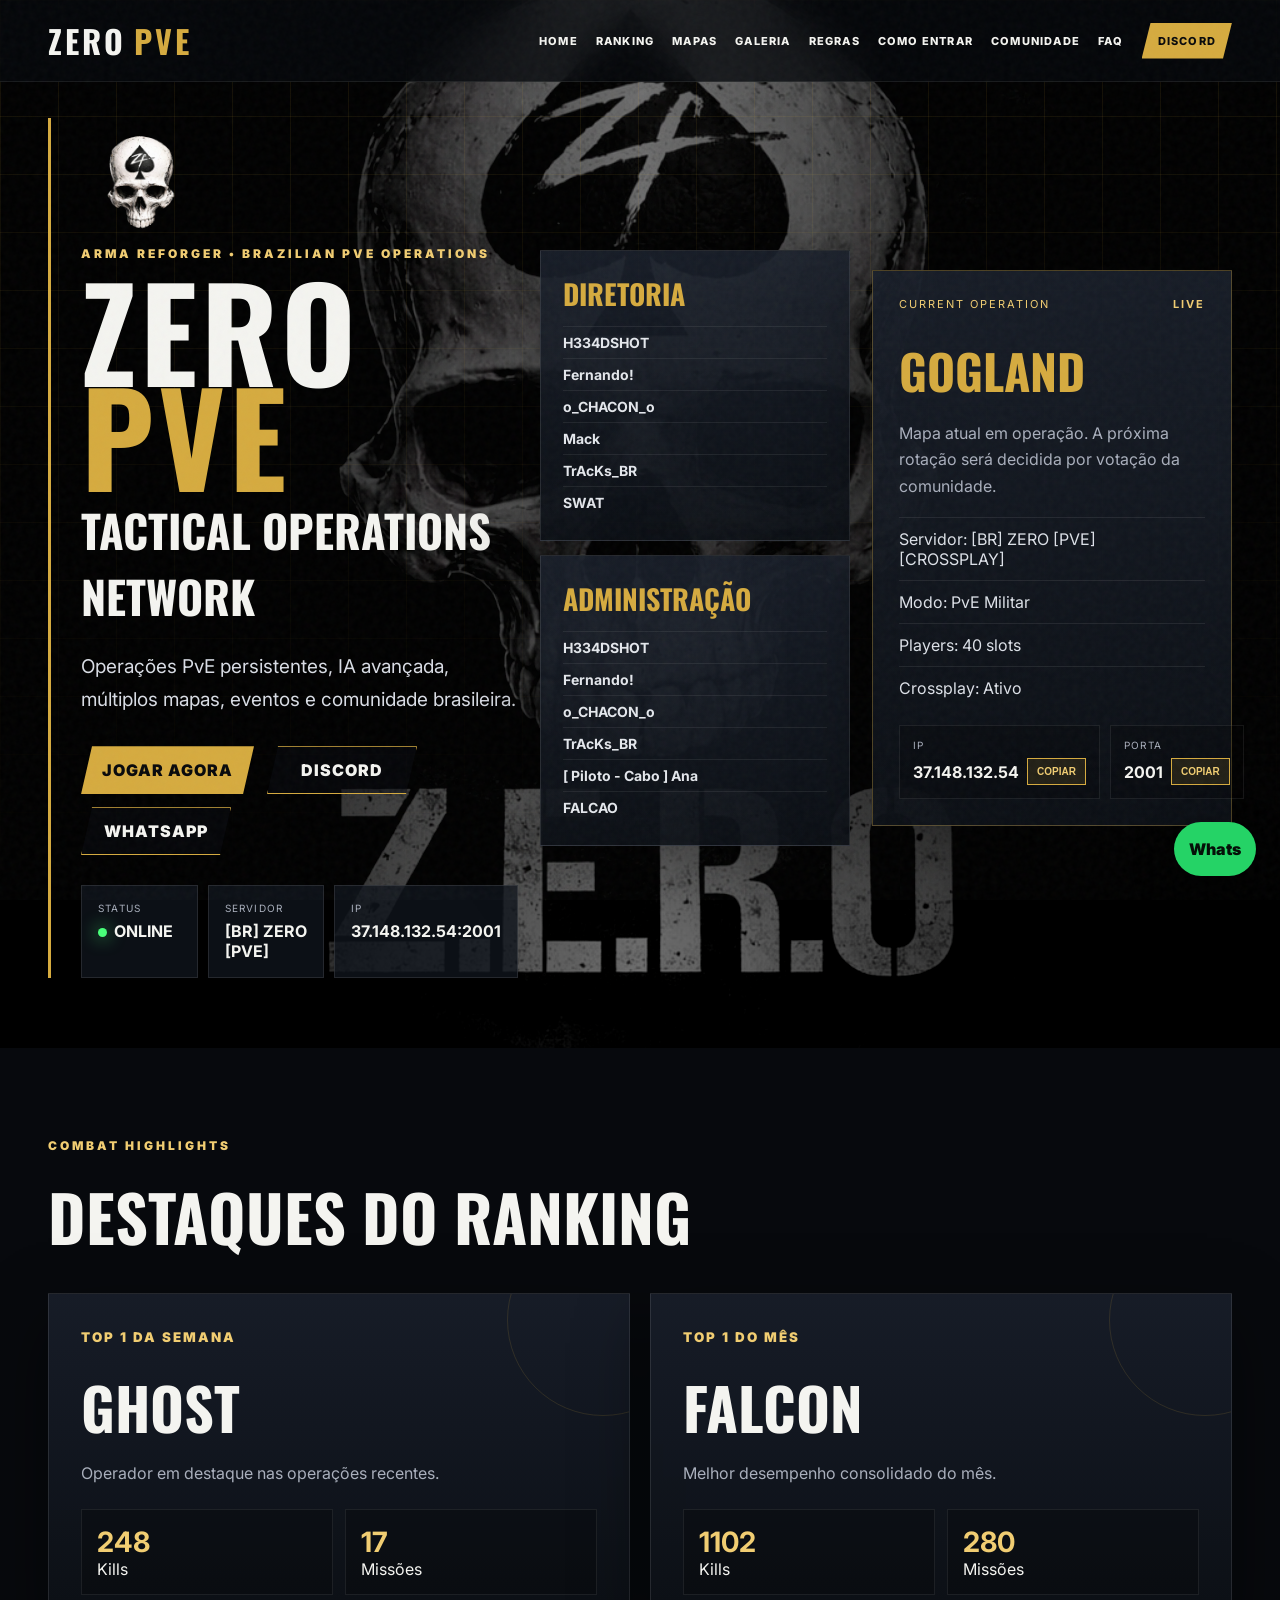
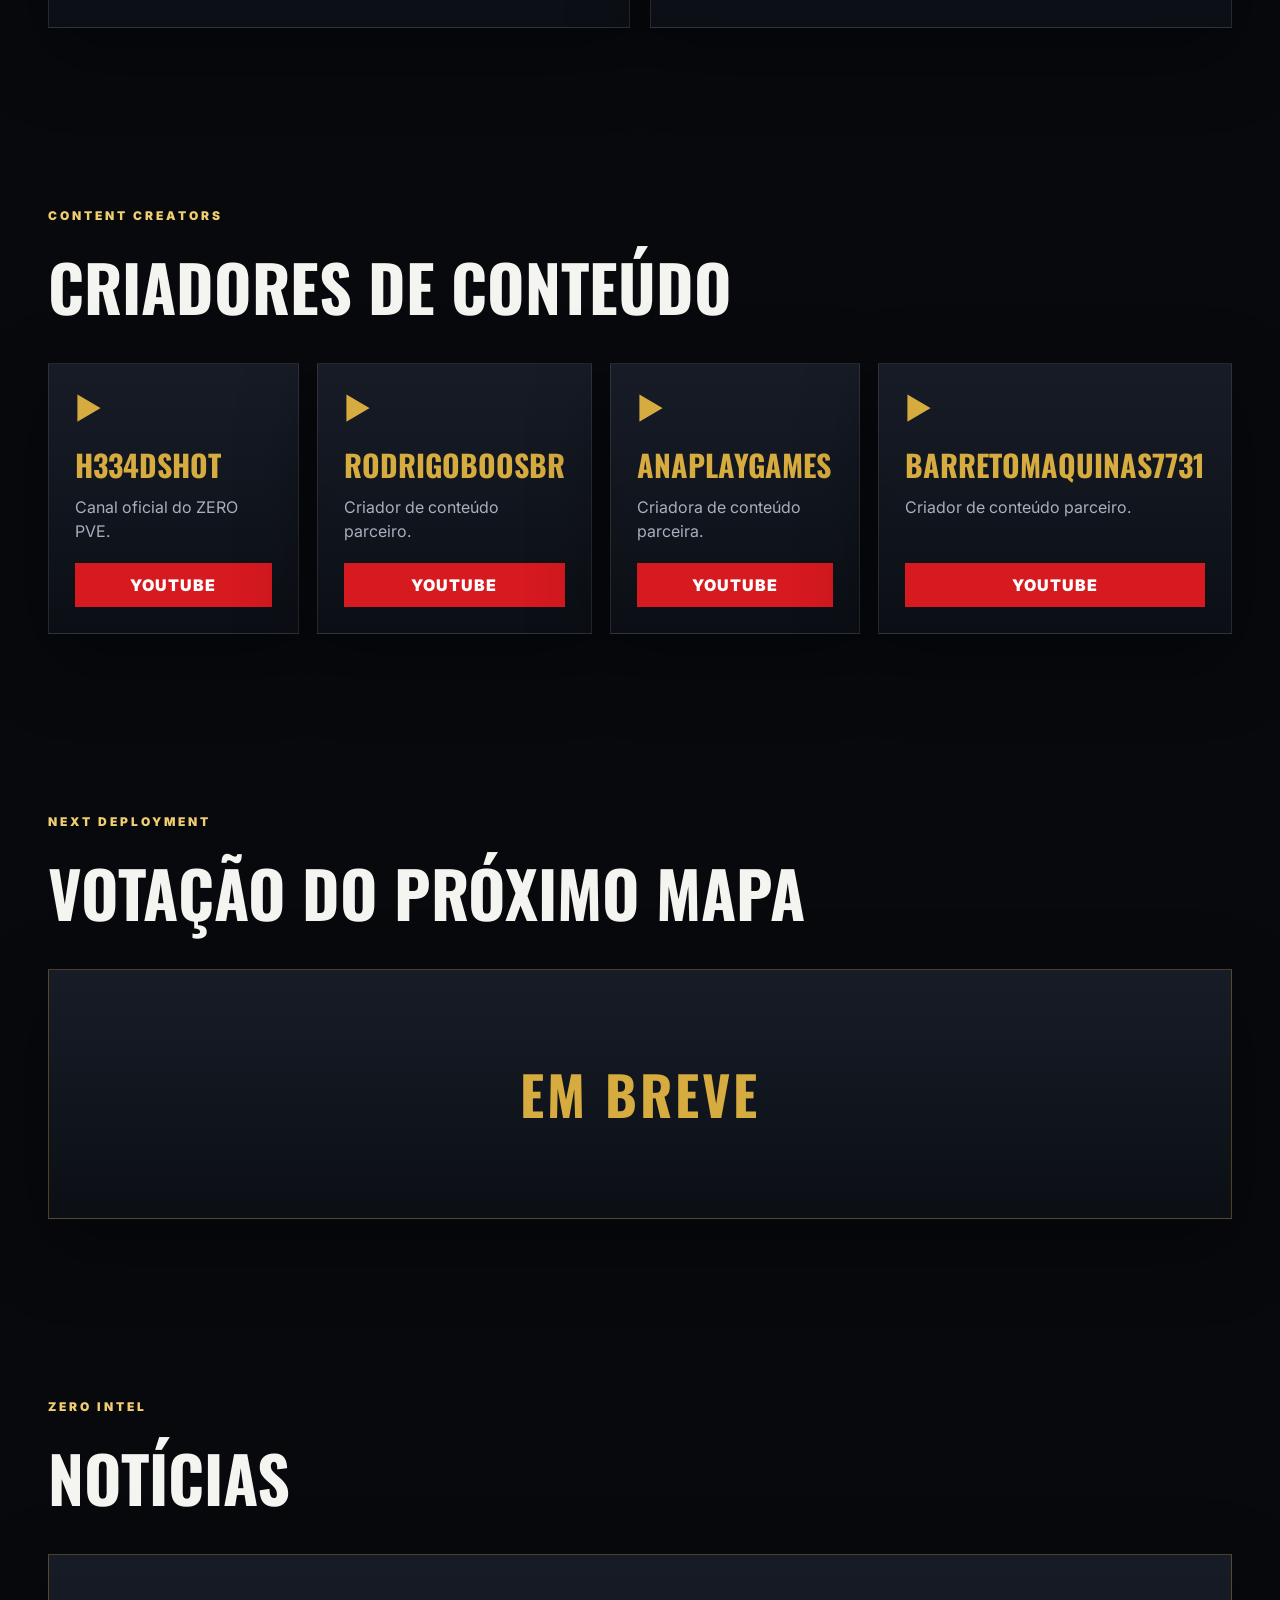
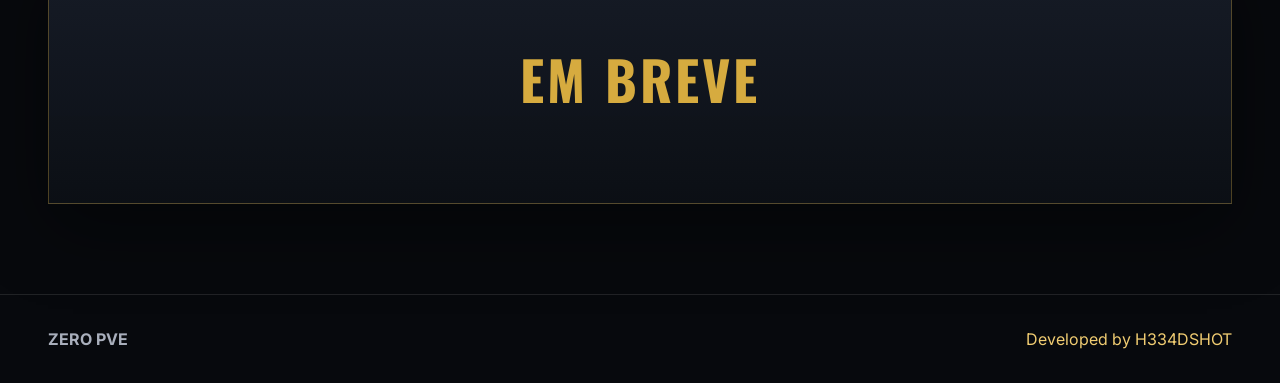
==== commit 23371ef3: "Add files via upload" ====
--- a/index.html
+++ b/index.html
@@ -1 +1 @@
-<!DOCTYPE html><html lang="pt-BR"><head><meta charset="UTF-8"><meta name="viewport" content="width=device-width, initial-scale=1.0"><title>Home | ZERO PVE</title><link rel="stylesheet" href="style.css"></head><body><div class="noise"></div><div class="scanline"></div><header class="site-header"><a href="index.html" class="brand"><span>ZERO</span><strong>PVE</strong></a><button class="menu-toggle" id="menuToggle">☰</button><nav class="nav" id="nav"><a href="index.html">Home</a><a href="ranking.html">Ranking</a><a href="mapas.html">Mapas</a><a href="galeria.html">Galeria</a><a href="regras.html">Regras</a><a href="como-entrar.html">Como Entrar</a><a href="comunidade.html">Comunidade</a><a href="faq.html">FAQ</a><a class="nav-cta" href="https://discord.gg/8d5gWANSjg" target="_blank">Discord</a></nav></header><main><section class="hero"><div class="hero-grid"></div><div class="hero-content"><img class="hero-logo" src="assets/logo-zero.png" alt="Logo ZERO PVE"><p class="eyebrow">ARMA REFORGER • BRAZILIAN PVE OPERATIONS</p><h1>ZERO <span>PVE</span></h1><h2>TACTICAL OPERATIONS NETWORK</h2><p class="hero-text">Operações PvE persistentes, IA avançada, múltiplos mapas, eventos e comunidade brasileira.</p><div class="hero-actions"><a class="btn btn-primary" href="como-entrar.html">Jogar Agora</a><a class="btn" href="https://discord.gg/8d5gWANSjg" target="_blank">Discord</a><a class="btn" href="https://chat.whatsapp.com/LaVFu4QcdalIb4DAo1I65L?mode=gi_t" target="_blank">WhatsApp</a></div><div class="hero-status"><div><small>Status</small><strong><span class="dot"></span>ONLINE</strong></div><div><small>Servidor</small><strong>[BR] ZERO [PVE]</strong></div><div><small>IP</small><strong>37.148.132.54:2001</strong></div></div></div><div class="side-stack"><article class="staff-card"><h3>Diretoria</h3><ul><li>H334DSHOT</li><li>Fernando!</li><li>o_CHACON_o</li><li>TrAcKs_BR</li><li>SWAT</li></ul></article><article class="staff-card"><h3>Administração</h3><ul><li>H334DSHOT</li><li>Fernando!</li><li>o_CHACON_o</li><li>TrAcKs_BR</li><li>[ Piloto - Cabo ] Ana</li><li>FALCAO</li></ul></article></div><aside class="mission-card"><div class="card-header"><span>Current Operation</span><b>Live</b></div><h3>Gogland</h3><p>Mapa atual em operação. A próxima rotação será decidida por votação da comunidade.</p><ul class="mission-list"><li>Servidor: [BR] ZERO [PVE] [CROSSPLAY]</li><li>Modo: PvE Militar</li><li>Players: 40 slots</li><li>Crossplay: Ativo</li></ul><div class="copy-grid"><div class="copy-card"><small>IP</small><div class="copy-row"><strong>37.148.132.54</strong><button class="copy-btn" onclick="copyText('37.148.132.54')">Copiar</button></div></div><div class="copy-card"><small>Porta</small><div class="copy-row"><strong>2001</strong><button class="copy-btn" onclick="copyText('2001')">Copiar</button></div></div></div></aside></section><section class="section"><div class="section-head"><div><p class="section-kicker">Combat Highlights</p><h2>Destaques do Ranking</h2></div></div><div class="top-grid"><article class="top-card"><small>Top 1 da Semana</small><h3>Ghost</h3><p class="section-sub">Operador em destaque nas operações recentes.</p><div class="top-stats"><div><strong>248</strong><span>Kills</span></div><div><strong>17</strong><span>Missões</span></div></div></article><article class="top-card"><small>Top 1 do Mês</small><h3>Falcon</h3><p class="section-sub">Melhor desempenho consolidado do mês.</p><div class="top-stats"><div><strong>1102</strong><span>Kills</span></div><div><strong>280</strong><span>Missões</span></div></div></article></div></section><section class="section"><div class="section-head"><div><p class="section-kicker">Content Creators</p><h2>Criadores de Conteúdo</h2></div></div><div class="creators-grid"><article class="creator-card"><div><div class="icon">▶</div><h3>H334DSHOT</h3><p>Canal oficial do ZERO PVE.</p></div><a class="youtube-btn" href="https://youtube.com/@H334DSHOT" target="_blank">YouTube</a></article><article class="creator-card"><div><div class="icon">▶</div><h3>RodrigoBoosBR</h3><p>Criador de conteúdo parceiro.</p></div><a class="youtube-btn" href="https://youtube.com/@RodrigoBoosBR" target="_blank">YouTube</a></article><article class="creator-card"><div><div class="icon">▶</div><h3>anaplaygames</h3><p>Criadora de conteúdo parceira.</p></div><a class="youtube-btn" href="https://youtube.com/@anaplaygames" target="_blank">YouTube</a></article><article class="creator-card"><div><div class="icon">▶</div><h3>barretomaquinas7731</h3><p>Criador de conteúdo parceiro.</p></div><a class="youtube-btn" href="https://youtube.com/@barretomaquinas7731" target="_blank">YouTube</a></article></div></section><section class="section"><div class="section-head"><div><p class="section-kicker">Next Deployment</p><h2>Votação do Próximo Mapa</h2></div></div><article class="soon-card"><div><h3>Em Breve</h3></div></article></section><section class="section"><div class="section-head"><div><p class="section-kicker">Zero Intel</p><h2>Notícias</h2></div></div><article class="soon-card"><div><h3>Em Breve</h3></div></article></section></main><a class="whatsapp-float" href="https://chat.whatsapp.com/LaVFu4QcdalIb4DAo1I65L?mode=gi_t" target="_blank">Whats</a><footer class="footer"><strong>ZERO PVE</strong><span>Developed by H334DSHOT</span></footer><script src="script.js"></script></body></html>+<!DOCTYPE html><html lang="pt-BR"><head><meta charset="UTF-8"><meta name="viewport" content="width=device-width, initial-scale=1.0"><title>Home | ZERO PVE</title><link rel="stylesheet" href="style.css"></head><body><div class="noise"></div><div class="scanline"></div><header class="site-header"><a href="index.html" class="brand"><span>ZERO</span><strong>PVE</strong></a><button class="menu-toggle" id="menuToggle">☰</button><nav class="nav" id="nav"><a href="index.html">Home</a><a href="ranking.html">Ranking</a><a href="mapas.html">Mapas</a><a href="galeria.html">Galeria</a><a href="regras.html">Regras</a><a href="como-entrar.html">Como Entrar</a><a href="comunidade.html">Comunidade</a><a href="faq.html">FAQ</a><a class="nav-cta" href="https://discord.gg/8d5gWANSjg" target="_blank">Discord</a></nav></header><main><section class="hero"><div class="hero-grid"></div><div class="hero-content"><img class="hero-logo" src="assets/logo-zero.png" alt="Logo ZERO PVE"><p class="eyebrow">ARMA REFORGER • BRAZILIAN PVE OPERATIONS</p><h1>ZERO <span>PVE</span></h1><h2>TACTICAL OPERATIONS NETWORK</h2><p class="hero-text">Operações PvE persistentes, IA avançada, múltiplos mapas, eventos e comunidade brasileira.</p><div class="hero-actions"><a class="btn btn-primary" href="como-entrar.html">Jogar Agora</a><a class="btn" href="https://discord.gg/8d5gWANSjg" target="_blank">Discord</a><a class="btn" href="https://chat.whatsapp.com/LaVFu4QcdalIb4DAo1I65L?mode=gi_t" target="_blank">WhatsApp</a></div><div class="hero-status"><div><small>Status</small><strong><span class="dot"></span>ONLINE</strong></div><div><small>Servidor</small><strong>[BR] ZERO [PVE]</strong></div><div><small>IP</small><strong>37.148.132.54:2001</strong></div></div></div><div class="side-stack"><article class="staff-card"><h3>Diretoria</h3><ul><li>H334DSHOT</li><li>Fernando!</li><li>o_CHACON_o</li><li>Mack</li><li>TrAcKs_BR</li><li>SWAT</li></ul></article><article class="staff-card"><h3>Administração</h3><ul><li>H334DSHOT</li><li>Fernando!</li><li>o_CHACON_o</li><li>TrAcKs_BR</li><li>[ Piloto - Cabo ] Ana</li><li>FALCAO</li></ul></article></div><aside class="mission-card"><div class="card-header"><span>Current Operation</span><b>Live</b></div><h3>Gogland</h3><p>Mapa atual em operação. A próxima rotação será decidida por votação da comunidade.</p><ul class="mission-list"><li>Servidor: [BR] ZERO [PVE] [CROSSPLAY]</li><li>Modo: PvE Militar</li><li>Players: 40 slots</li><li>Crossplay: Ativo</li></ul><div class="copy-grid"><div class="copy-card"><small>IP</small><div class="copy-row"><strong>37.148.132.54</strong><button class="copy-btn" onclick="copyText('37.148.132.54')">Copiar</button></div></div><div class="copy-card"><small>Porta</small><div class="copy-row"><strong>2001</strong><button class="copy-btn" onclick="copyText('2001')">Copiar</button></div></div></div></aside></section><section class="section"><div class="section-head"><div><p class="section-kicker">Combat Highlights</p><h2>Destaques do Ranking</h2></div></div><div class="top-grid"><article class="top-card"><small>Top 1 da Semana</small><h3>Ghost</h3><p class="section-sub">Operador em destaque nas operações recentes.</p><div class="top-stats"><div><strong>248</strong><span>Kills</span></div><div><strong>17</strong><span>Missões</span></div></div></article><article class="top-card"><small>Top 1 do Mês</small><h3>Falcon</h3><p class="section-sub">Melhor desempenho consolidado do mês.</p><div class="top-stats"><div><strong>1102</strong><span>Kills</span></div><div><strong>280</strong><span>Missões</span></div></div></article></div></section><section class="section"><div class="section-head"><div><p class="section-kicker">Content Creators</p><h2>Criadores de Conteúdo</h2></div></div><div class="creators-grid"><article class="creator-card"><div><div class="icon">▶</div><h3>H334DSHOT</h3><p>Canal oficial do ZERO PVE.</p></div><a class="youtube-btn" href="https://youtube.com/@H334DSHOT" target="_blank">YouTube</a></article><article class="creator-card"><div><div class="icon">▶</div><h3>RodrigoBoosBR</h3><p>Criador de conteúdo parceiro.</p></div><a class="youtube-btn" href="https://youtube.com/@RodrigoBoosBR" target="_blank">YouTube</a></article><article class="creator-card"><div><div class="icon">▶</div><h3>anaplaygames</h3><p>Criadora de conteúdo parceira.</p></div><a class="youtube-btn" href="https://youtube.com/@anaplaygames" target="_blank">YouTube</a></article><article class="creator-card"><div><div class="icon">▶</div><h3>barretomaquinas7731</h3><p>Criador de conteúdo parceiro.</p></div><a class="youtube-btn" href="https://youtube.com/@barretomaquinas7731" target="_blank">YouTube</a></article></div></section><section class="section"><div class="section-head"><div><p class="section-kicker">Next Deployment</p><h2>Votação do Próximo Mapa</h2></div></div><article class="soon-card"><div><h3>Em Breve</h3></div></article></section><section class="section"><div class="section-head"><div><p class="section-kicker">Zero Intel</p><h2>Notícias</h2></div></div><article class="soon-card"><div><h3>Em Breve</h3></div></article></section></main><a class="whatsapp-float" href="https://chat.whatsapp.com/LaVFu4QcdalIb4DAo1I65L?mode=gi_t" target="_blank">Whats</a><footer class="footer"><strong>ZERO PVE</strong><span>Developed by H334DSHOT</span></footer><script src="script.js"></script></body></html>
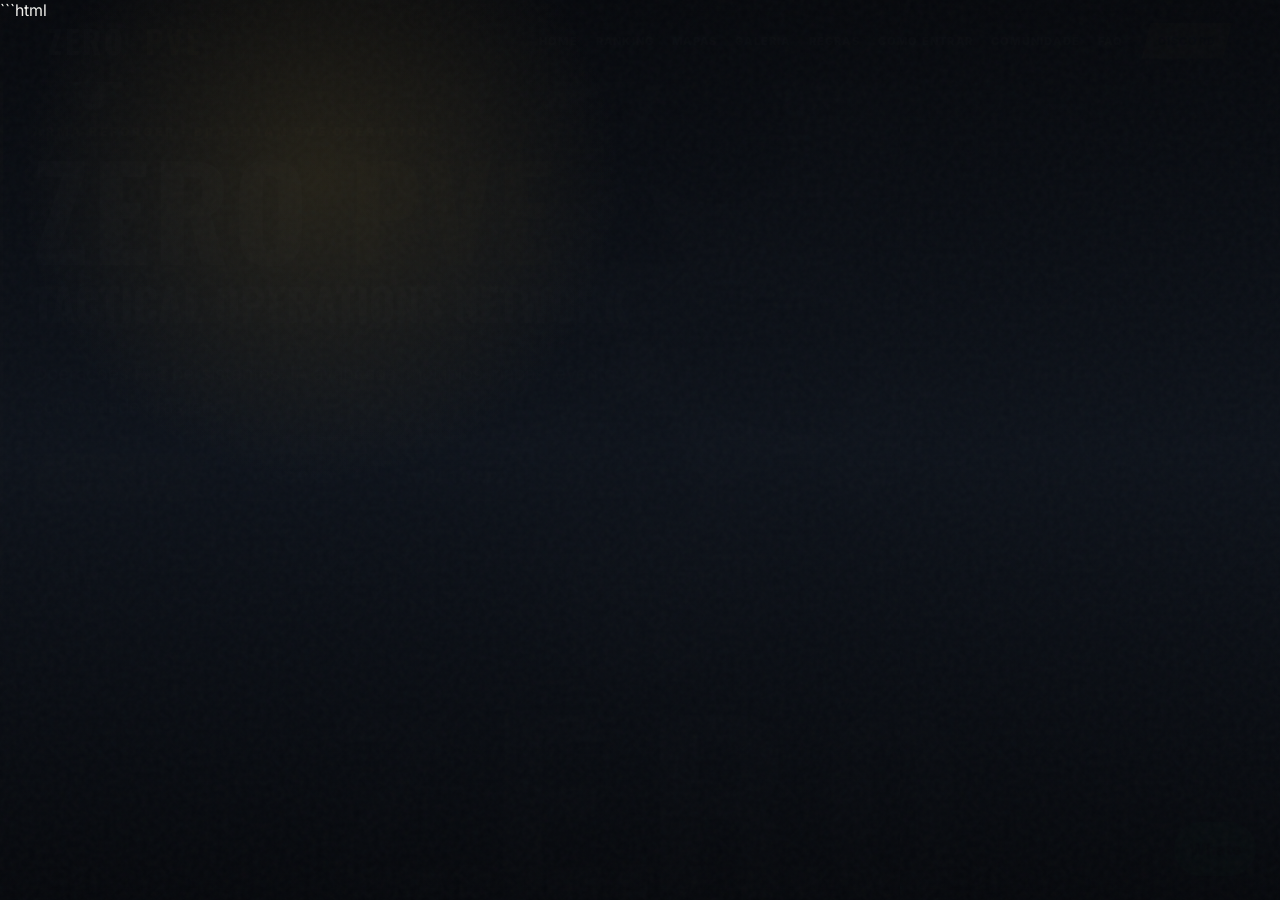
==== commit c85b595d: "Add files via upload" ====
--- a/index.html
+++ b/index.html
@@ -1 +1,217 @@
-<!DOCTYPE html><html lang="pt-BR"><head><meta charset="UTF-8"><meta name="viewport" content="width=device-width, initial-scale=1.0"><title>Home | ZERO PVE</title><link rel="stylesheet" href="style.css"></head><body><div class="noise"></div><div class="scanline"></div><header class="site-header"><a href="index.html" class="brand"><span>ZERO</span><strong>PVE</strong></a><button class="menu-toggle" id="menuToggle">☰</button><nav class="nav" id="nav"><a href="index.html">Home</a><a href="ranking.html">Ranking</a><a href="mapas.html">Mapas</a><a href="galeria.html">Galeria</a><a href="regras.html">Regras</a><a href="como-entrar.html">Como Entrar</a><a href="comunidade.html">Comunidade</a><a href="faq.html">FAQ</a><a class="nav-cta" href="https://discord.gg/8d5gWANSjg" target="_blank">Discord</a></nav></header><main><section class="hero"><div class="hero-grid"></div><div class="hero-content"><img class="hero-logo" src="assets/logo-zero.png" alt="Logo ZERO PVE"><p class="eyebrow">ARMA REFORGER • BRAZILIAN PVE OPERATIONS</p><h1>ZERO <span>PVE</span></h1><h2>TACTICAL OPERATIONS NETWORK</h2><p class="hero-text">Operações PvE persistentes, IA avançada, múltiplos mapas, eventos e comunidade brasileira.</p><div class="hero-actions"><a class="btn btn-primary" href="como-entrar.html">Jogar Agora</a><a class="btn" href="https://discord.gg/8d5gWANSjg" target="_blank">Discord</a><a class="btn" href="https://chat.whatsapp.com/LaVFu4QcdalIb4DAo1I65L?mode=gi_t" target="_blank">WhatsApp</a></div><div class="hero-status"><div><small>Status</small><strong><span class="dot"></span>ONLINE</strong></div><div><small>Servidor</small><strong>[BR] ZERO [PVE]</strong></div><div><small>IP</small><strong>37.148.132.54:2001</strong></div></div></div><div class="side-stack"><article class="staff-card"><h3>Diretoria</h3><ul><li>H334DSHOT</li><li>Fernando!</li><li>o_CHACON_o</li><li>Mack</li><li>TrAcKs_BR</li><li>SWAT</li></ul></article><article class="staff-card"><h3>Administração</h3><ul><li>H334DSHOT</li><li>Fernando!</li><li>o_CHACON_o</li><li>TrAcKs_BR</li><li>[ Piloto - Cabo ] Ana</li><li>FALCAO</li></ul></article></div><aside class="mission-card"><div class="card-header"><span>Current Operation</span><b>Live</b></div><h3>Gogland</h3><p>Mapa atual em operação. A próxima rotação será decidida por votação da comunidade.</p><ul class="mission-list"><li>Servidor: [BR] ZERO [PVE] [CROSSPLAY]</li><li>Modo: PvE Militar</li><li>Players: 40 slots</li><li>Crossplay: Ativo</li></ul><div class="copy-grid"><div class="copy-card"><small>IP</small><div class="copy-row"><strong>37.148.132.54</strong><button class="copy-btn" onclick="copyText('37.148.132.54')">Copiar</button></div></div><div class="copy-card"><small>Porta</small><div class="copy-row"><strong>2001</strong><button class="copy-btn" onclick="copyText('2001')">Copiar</button></div></div></div></aside></section><section class="section"><div class="section-head"><div><p class="section-kicker">Combat Highlights</p><h2>Destaques do Ranking</h2></div></div><div class="top-grid"><article class="top-card"><small>Top 1 da Semana</small><h3>Ghost</h3><p class="section-sub">Operador em destaque nas operações recentes.</p><div class="top-stats"><div><strong>248</strong><span>Kills</span></div><div><strong>17</strong><span>Missões</span></div></div></article><article class="top-card"><small>Top 1 do Mês</small><h3>Falcon</h3><p class="section-sub">Melhor desempenho consolidado do mês.</p><div class="top-stats"><div><strong>1102</strong><span>Kills</span></div><div><strong>280</strong><span>Missões</span></div></div></article></div></section><section class="section"><div class="section-head"><div><p class="section-kicker">Content Creators</p><h2>Criadores de Conteúdo</h2></div></div><div class="creators-grid"><article class="creator-card"><div><div class="icon">▶</div><h3>H334DSHOT</h3><p>Canal oficial do ZERO PVE.</p></div><a class="youtube-btn" href="https://youtube.com/@H334DSHOT" target="_blank">YouTube</a></article><article class="creator-card"><div><div class="icon">▶</div><h3>RodrigoBoosBR</h3><p>Criador de conteúdo parceiro.</p></div><a class="youtube-btn" href="https://youtube.com/@RodrigoBoosBR" target="_blank">YouTube</a></article><article class="creator-card"><div><div class="icon">▶</div><h3>anaplaygames</h3><p>Criadora de conteúdo parceira.</p></div><a class="youtube-btn" href="https://youtube.com/@anaplaygames" target="_blank">YouTube</a></article><article class="creator-card"><div><div class="icon">▶</div><h3>barretomaquinas7731</h3><p>Criador de conteúdo parceiro.</p></div><a class="youtube-btn" href="https://youtube.com/@barretomaquinas7731" target="_blank">YouTube</a></article></div></section><section class="section"><div class="section-head"><div><p class="section-kicker">Next Deployment</p><h2>Votação do Próximo Mapa</h2></div></div><article class="soon-card"><div><h3>Em Breve</h3></div></article></section><section class="section"><div class="section-head"><div><p class="section-kicker">Zero Intel</p><h2>Notícias</h2></div></div><article class="soon-card"><div><h3>Em Breve</h3></div></article></section></main><a class="whatsapp-float" href="https://chat.whatsapp.com/LaVFu4QcdalIb4DAo1I65L?mode=gi_t" target="_blank">Whats</a><footer class="footer"><strong>ZERO PVE</strong><span>Developed by H334DSHOT</span></footer><script src="script.js"></script></body></html>+```html
+<!DOCTYPE html>
+<html lang="pt-BR">
+	<head>
+		<meta charset="UTF-8">
+			<meta name="viewport" content="width=device-width, initial-scale=1.0">
+				<title>Home | ZERO PVE</title>
+				<link rel="stylesheet" href="style.css"/>
+				<body>
+					<div class="noise"/>
+					<div class="scanline"/>
+					<header class="site-header">
+						<a href="index.html" class="brand">
+							<span>ZERO</span>
+							<strong>PVE</strong>
+						</a>
+						<button class="menu-toggle" id="menuToggle">☰</button>
+						<nav class="nav" id="nav">
+							<a href="index.html">Home</a>
+							<a href="ranking.html">Ranking</a>
+							<a href="mapas.html">Mapas</a>
+							<a href="galeria.html">Galeria</a>
+							<a href="regras.html">Regras</a>
+							<a href="como-entrar.html">Como Entrar</a>
+							<a href="comunidade.html">Comunidade</a>
+							<a href="faq.html">FAQ</a>
+							<a class="nav-cta" href="https://discord.gg/8d5gWANSjg" target="_blank">Discord</a>
+						</nav>
+					</header>
+					<main>
+						<section class="hero">
+							<div class="hero-grid"/>
+							<div class="hero-content">
+								<img class="hero-logo" src="assets/logo-zero.png" alt="Logo ZERO PVE">
+									<p class="eyebrow">ARMA REFORGER • BRAZILIAN PVE OPERATIONS</p>
+									<h1>ZERO <span>PVE</span>
+									</h1>
+									<h2>TACTICAL OPERATIONS NETWORK</h2>
+									<p class="hero-text">Operações PvE persistentes, IA avançada, múltiplos mapas, eventos e comunidade brasileira.</p>
+									<div class="hero-actions">
+										<a class="btn btn-primary" href="como-entrar.html">Jogar Agora</a>
+										<a class="btn" href="https://discord.gg/8d5gWANSjg" target="_blank">Discord</a>
+										<a class="btn" href="https://chat.whatsapp.com/LaVFu4QcdalIb4DAo1I65L?mode=gi_t" target="_blank">WhatsApp</a>
+									</div>
+									<div class="hero-status">
+										<div>
+											<small>Status</small>
+											<strong>
+												<span class="dot"/>ONLINE</strong>
+										</div>
+										<div>
+											<small>Servidor</small>
+											<strong>[BR] ZERO [PVE]</strong>
+										</div>
+										<div>
+											<small>IP</small>
+											<strong>37.148.132.54:2001</strong>
+										</div>
+									</div>
+								</div>
+								<div class="side-stack">
+									<article class="staff-card">
+										<h3>Diretoria</h3>
+										<ul>
+											<li>H334DSHOT</li>
+											<li>Fernando!</li>
+											<li>o_CHACON_o</li>
+											<li>Mack</li>
+											<li>TrAcKs_BR</li>
+											<li>SWAT</li>
+										</ul>
+									</article>
+									<article class="staff-card">
+										<h3>Administração</h3>
+										<ul>
+											<li>H334DSHOT</li>
+											<li>Fernando!</li>
+											<li>o_CHACON_o</li>
+											<li>TrAcKs_BR</li>
+											<li>[ Piloto - Cabo ] Ana</li>
+											<li>FALCAO</li>
+										</ul>
+									</article>
+								</div>
+								<aside class="mission-card">
+									<div class="card-header">
+										<span>Current Operation</span>
+										<b>Live</b>
+									</div>
+									<h3>Gogland</h3>
+									<p>Mapa atual em operação. A próxima rotação será decidida por votação da comunidade.</p>
+									<ul class="mission-list">
+										<li>Servidor: [BR] ZERO [PVE] [CROSSPLAY]</li>
+										<li>Modo: PvE Militar</li>
+										<li>Players: 40 slots</li>
+										<li>Crossplay: Ativo</li>
+									</ul>
+								</aside>
+							</section>
+							<section class="section">
+								<div class="section-head">
+									<div>
+										<p class="section-kicker">Combat Highlights</p>
+										<h2>Destaques do Ranking</h2>
+									</div>
+								</div>
+								<div class="top-grid">
+									<article class="top-card">
+										<small>Top 1 da Semana</small>
+										<h3>Ghost</h3>
+										<p class="section-sub">Operador em destaque nas operações recentes.</p>
+										<div class="top-stats">
+											<div>
+												<strong>248</strong>
+												<span>Kills</span>
+											</div>
+											<div>
+												<strong>17</strong>
+												<span>Missões</span>
+											</div>
+										</div>
+									</article>
+									<article class="top-card">
+										<small>Top 1 do Mês</small>
+										<h3>Falcon</h3>
+										<p class="section-sub">Melhor desempenho consolidado do mês.</p>
+										<div class="top-stats">
+											<div>
+												<strong>1102</strong>
+												<span>Kills</span>
+											</div>
+											<div>
+												<strong>280</strong>
+												<span>Missões</span>
+											</div>
+										</div>
+									</article>
+								</div>
+							</section>
+							<section class="section">
+								<div class="section-head">
+									<div>
+										<p class="section-kicker">Content Creators</p>
+										<h2>Criadores de Conteúdo</h2>
+									</div>
+								</div>
+								<div class="creators-grid">
+									<article class="creator-card">
+										<div>
+											<div class="icon">▶</div>
+											<h3>H334DSHOT</h3>
+											<p>Canal oficial do ZERO PVE.</p>
+										</div>
+										<a class="youtube-btn" href="https://youtube.com/@H334DSHOT" target="_blank">YouTube</a>
+									</article>
+									<article class="creator-card">
+										<div>
+											<div class="icon">▶</div>
+											<h3>RodrigoBoosBR</h3>
+											<p>Criador de conteúdo parceiro.</p>
+										</div>
+										<a class="youtube-btn" href="https://youtube.com/@RodrigoBoosBR" target="_blank">YouTube</a>
+									</article>
+									<article class="creator-card">
+										<div>
+											<div class="icon">▶</div>
+											<h3>anaplaygames</h3>
+											<p>Criadora de conteúdo parceira.</p>
+										</div>
+										<a class="youtube-btn" href="https://youtube.com/@anaplaygames" target="_blank">YouTube</a>
+									</article>
+									<article class="creator-card">
+										<div>
+											<div class="icon">▶</div>
+											<h3>barretomaquinas7731</h3>
+											<p>Criador de conteúdo parceiro.</p>
+										</div>
+										<a class="youtube-btn" href="https://youtube.com/@barretomaquinas7731" target="_blank">YouTube</a>
+									</article>
+								</div>
+							</section>
+							<section class="section">
+								<div class="section-head">
+									<div>
+										<p class="section-kicker">Next Deployment</p>
+										<h2>Votação do Próximo Mapa</h2>
+									</div>
+								</div>
+								<article class="soon-card">
+									<div>
+										<h3>Em Breve</h3>
+									</div>
+								</article>
+							</section>
+							<section class="section">
+								<div class="section-head">
+									<div>
+										<p class="section-kicker">Zero Intel</p>
+										<h2>Notícias</h2>
+									</div>
+								</div>
+								<article class="soon-card">
+									<div>
+										<h3>Em Breve</h3>
+									</div>
+								</article>
+							</section>
+						</main>
+						<a class="whatsapp-float" href="https://chat.whatsapp.com/LaVFu4QcdalIb4DAo1I65L?mode=gi_t" target="_blank">Whats</a>
+						<footer class="footer">
+							<strong>ZERO PVE</strong>
+							<span>Developed by H334DSHOT</span>
+						</footer>
+						<script src="script.js"/>
+					</body>
+				</html>
+```
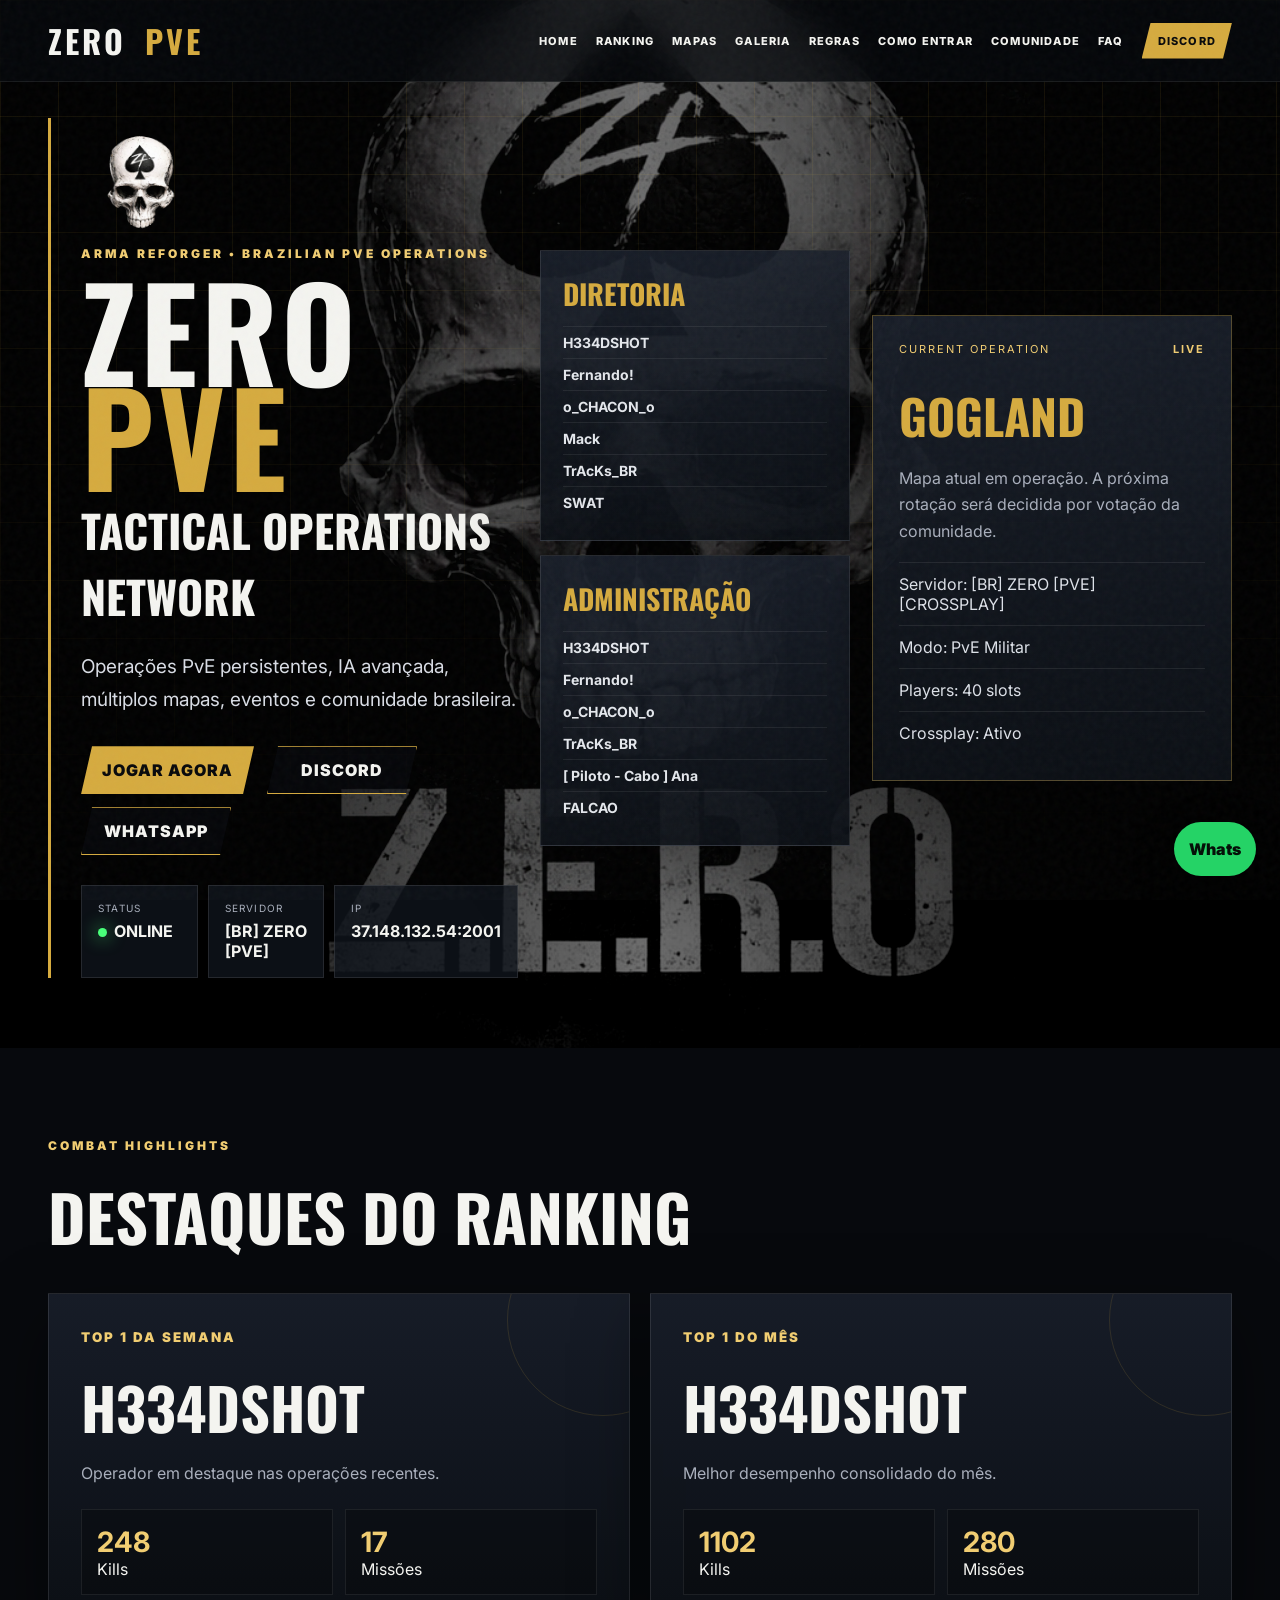
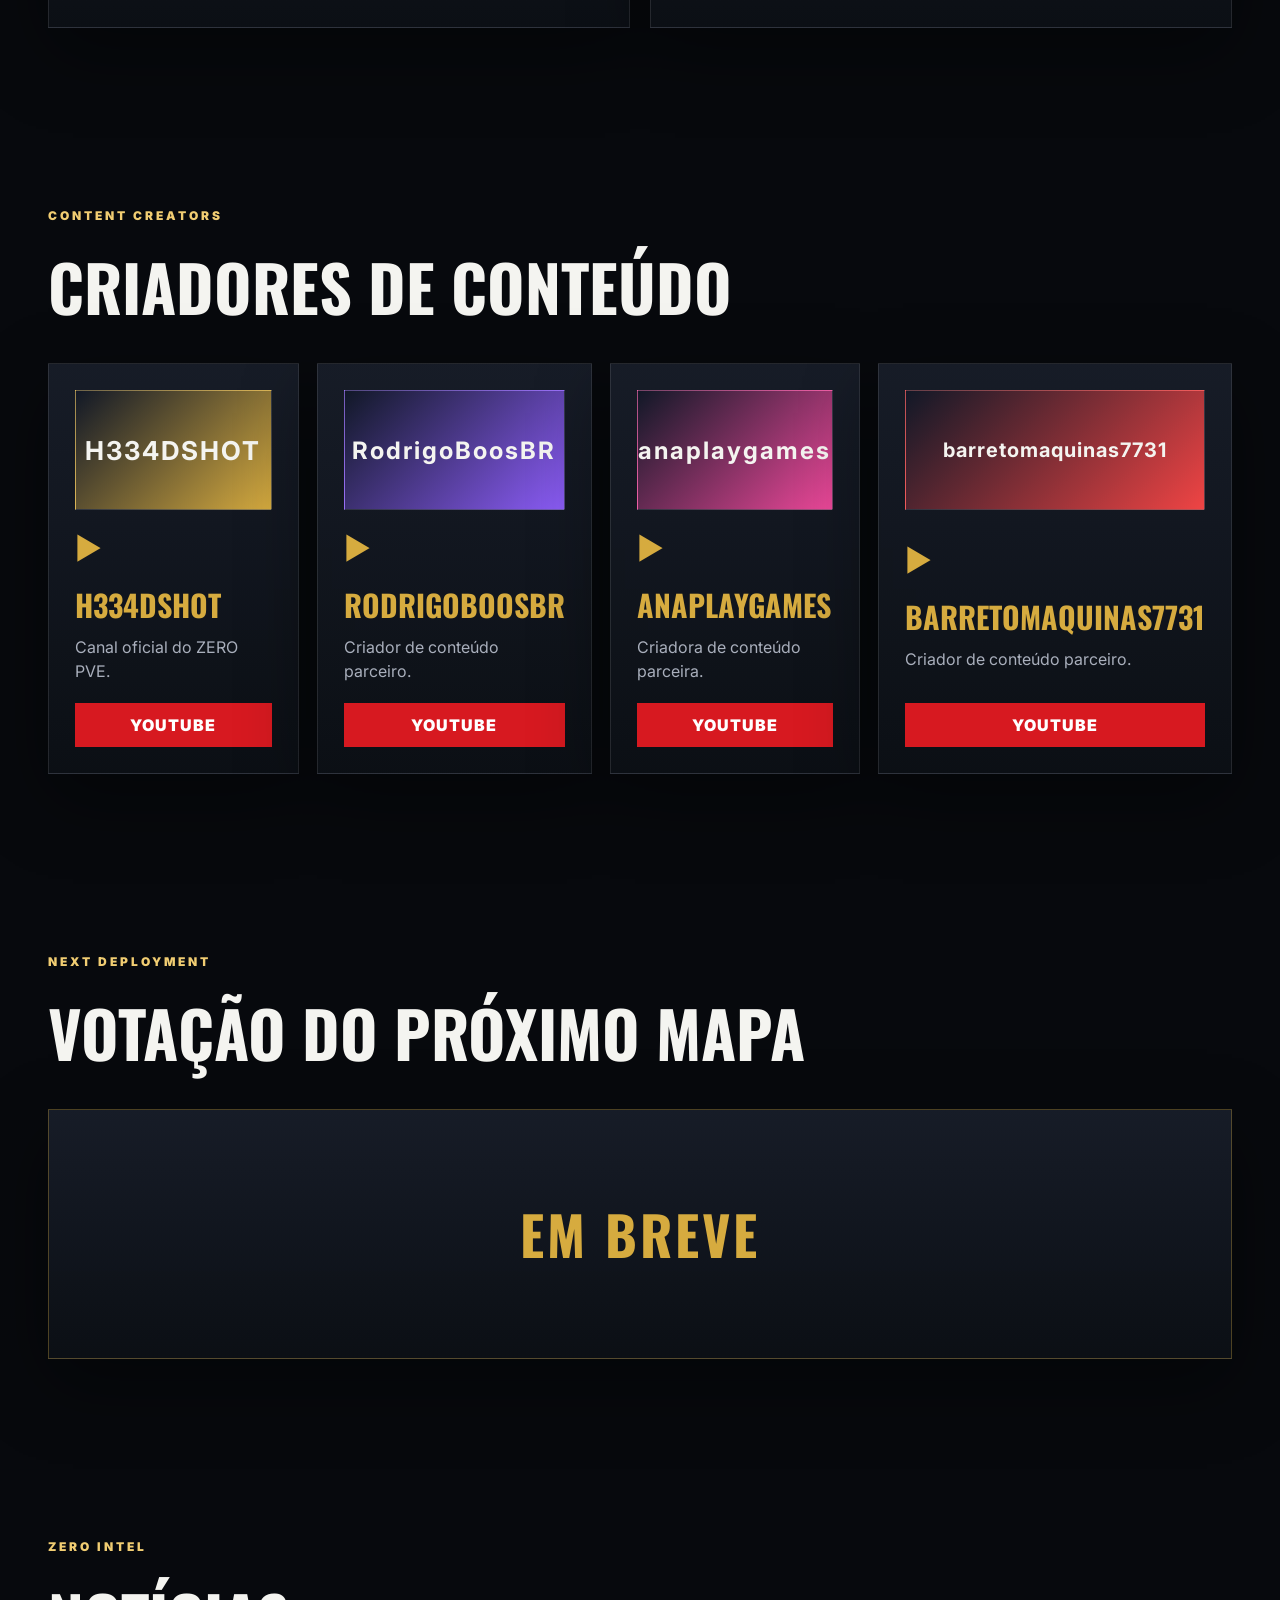
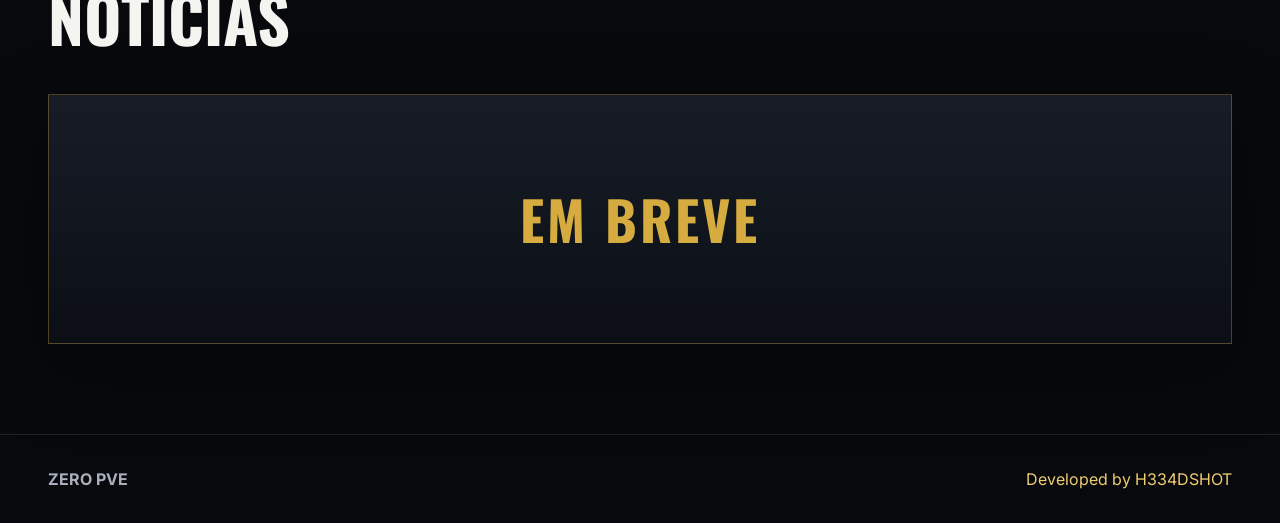
==== commit 11a08cec: "Add files via upload" ====
--- a/index.html
+++ b/index.html
@@ -1,217 +1,277 @@
-```html
 <!DOCTYPE html>
 <html lang="pt-BR">
-	<head>
-		<meta charset="UTF-8">
-			<meta name="viewport" content="width=device-width, initial-scale=1.0">
-				<title>Home | ZERO PVE</title>
-				<link rel="stylesheet" href="style.css"/>
-				<body>
-					<div class="noise"/>
-					<div class="scanline"/>
-					<header class="site-header">
-						<a href="index.html" class="brand">
-							<span>ZERO</span>
-							<strong>PVE</strong>
-						</a>
-						<button class="menu-toggle" id="menuToggle">☰</button>
-						<nav class="nav" id="nav">
-							<a href="index.html">Home</a>
-							<a href="ranking.html">Ranking</a>
-							<a href="mapas.html">Mapas</a>
-							<a href="galeria.html">Galeria</a>
-							<a href="regras.html">Regras</a>
-							<a href="como-entrar.html">Como Entrar</a>
-							<a href="comunidade.html">Comunidade</a>
-							<a href="faq.html">FAQ</a>
-							<a class="nav-cta" href="https://discord.gg/8d5gWANSjg" target="_blank">Discord</a>
-						</nav>
-					</header>
-					<main>
-						<section class="hero">
-							<div class="hero-grid"/>
-							<div class="hero-content">
-								<img class="hero-logo" src="assets/logo-zero.png" alt="Logo ZERO PVE">
-									<p class="eyebrow">ARMA REFORGER • BRAZILIAN PVE OPERATIONS</p>
-									<h1>ZERO <span>PVE</span>
-									</h1>
-									<h2>TACTICAL OPERATIONS NETWORK</h2>
-									<p class="hero-text">Operações PvE persistentes, IA avançada, múltiplos mapas, eventos e comunidade brasileira.</p>
-									<div class="hero-actions">
-										<a class="btn btn-primary" href="como-entrar.html">Jogar Agora</a>
-										<a class="btn" href="https://discord.gg/8d5gWANSjg" target="_blank">Discord</a>
-										<a class="btn" href="https://chat.whatsapp.com/LaVFu4QcdalIb4DAo1I65L?mode=gi_t" target="_blank">WhatsApp</a>
-									</div>
-									<div class="hero-status">
-										<div>
-											<small>Status</small>
-											<strong>
-												<span class="dot"/>ONLINE</strong>
-										</div>
-										<div>
-											<small>Servidor</small>
-											<strong>[BR] ZERO [PVE]</strong>
-										</div>
-										<div>
-											<small>IP</small>
-											<strong>37.148.132.54:2001</strong>
-										</div>
-									</div>
-								</div>
-								<div class="side-stack">
-									<article class="staff-card">
-										<h3>Diretoria</h3>
-										<ul>
-											<li>H334DSHOT</li>
-											<li>Fernando!</li>
-											<li>o_CHACON_o</li>
-											<li>Mack</li>
-											<li>TrAcKs_BR</li>
-											<li>SWAT</li>
-										</ul>
-									</article>
-									<article class="staff-card">
-										<h3>Administração</h3>
-										<ul>
-											<li>H334DSHOT</li>
-											<li>Fernando!</li>
-											<li>o_CHACON_o</li>
-											<li>TrAcKs_BR</li>
-											<li>[ Piloto - Cabo ] Ana</li>
-											<li>FALCAO</li>
-										</ul>
-									</article>
-								</div>
-								<aside class="mission-card">
-									<div class="card-header">
-										<span>Current Operation</span>
-										<b>Live</b>
-									</div>
-									<h3>Gogland</h3>
-									<p>Mapa atual em operação. A próxima rotação será decidida por votação da comunidade.</p>
-									<ul class="mission-list">
-										<li>Servidor: [BR] ZERO [PVE] [CROSSPLAY]</li>
-										<li>Modo: PvE Militar</li>
-										<li>Players: 40 slots</li>
-										<li>Crossplay: Ativo</li>
-									</ul>
-								</aside>
-							</section>
-							<section class="section">
-								<div class="section-head">
-									<div>
-										<p class="section-kicker">Combat Highlights</p>
-										<h2>Destaques do Ranking</h2>
-									</div>
-								</div>
-								<div class="top-grid">
-									<article class="top-card">
-										<small>Top 1 da Semana</small>
-										<h3>Ghost</h3>
-										<p class="section-sub">Operador em destaque nas operações recentes.</p>
-										<div class="top-stats">
-											<div>
-												<strong>248</strong>
-												<span>Kills</span>
-											</div>
-											<div>
-												<strong>17</strong>
-												<span>Missões</span>
-											</div>
-										</div>
-									</article>
-									<article class="top-card">
-										<small>Top 1 do Mês</small>
-										<h3>Falcon</h3>
-										<p class="section-sub">Melhor desempenho consolidado do mês.</p>
-										<div class="top-stats">
-											<div>
-												<strong>1102</strong>
-												<span>Kills</span>
-											</div>
-											<div>
-												<strong>280</strong>
-												<span>Missões</span>
-											</div>
-										</div>
-									</article>
-								</div>
-							</section>
-							<section class="section">
-								<div class="section-head">
-									<div>
-										<p class="section-kicker">Content Creators</p>
-										<h2>Criadores de Conteúdo</h2>
-									</div>
-								</div>
-								<div class="creators-grid">
-									<article class="creator-card">
-										<div>
-											<div class="icon">▶</div>
-											<h3>H334DSHOT</h3>
-											<p>Canal oficial do ZERO PVE.</p>
-										</div>
-										<a class="youtube-btn" href="https://youtube.com/@H334DSHOT" target="_blank">YouTube</a>
-									</article>
-									<article class="creator-card">
-										<div>
-											<div class="icon">▶</div>
-											<h3>RodrigoBoosBR</h3>
-											<p>Criador de conteúdo parceiro.</p>
-										</div>
-										<a class="youtube-btn" href="https://youtube.com/@RodrigoBoosBR" target="_blank">YouTube</a>
-									</article>
-									<article class="creator-card">
-										<div>
-											<div class="icon">▶</div>
-											<h3>anaplaygames</h3>
-											<p>Criadora de conteúdo parceira.</p>
-										</div>
-										<a class="youtube-btn" href="https://youtube.com/@anaplaygames" target="_blank">YouTube</a>
-									</article>
-									<article class="creator-card">
-										<div>
-											<div class="icon">▶</div>
-											<h3>barretomaquinas7731</h3>
-											<p>Criador de conteúdo parceiro.</p>
-										</div>
-										<a class="youtube-btn" href="https://youtube.com/@barretomaquinas7731" target="_blank">YouTube</a>
-									</article>
-								</div>
-							</section>
-							<section class="section">
-								<div class="section-head">
-									<div>
-										<p class="section-kicker">Next Deployment</p>
-										<h2>Votação do Próximo Mapa</h2>
-									</div>
-								</div>
-								<article class="soon-card">
-									<div>
-										<h3>Em Breve</h3>
-									</div>
-								</article>
-							</section>
-							<section class="section">
-								<div class="section-head">
-									<div>
-										<p class="section-kicker">Zero Intel</p>
-										<h2>Notícias</h2>
-									</div>
-								</div>
-								<article class="soon-card">
-									<div>
-										<h3>Em Breve</h3>
-									</div>
-								</article>
-							</section>
-						</main>
-						<a class="whatsapp-float" href="https://chat.whatsapp.com/LaVFu4QcdalIb4DAo1I65L?mode=gi_t" target="_blank">Whats</a>
-						<footer class="footer">
-							<strong>ZERO PVE</strong>
-							<span>Developed by H334DSHOT</span>
-						</footer>
-						<script src="script.js"/>
-					</body>
-				</html>
-```
+<head>
+    <meta charset="UTF-8">
+    <meta name="viewport" content="width=device-width, initial-scale=1.0">
+    <title>Home | ZERO PVE</title>
+    <link rel="stylesheet" href="style.css">
+</head>
+
+<body>
+    <div class="noise"></div>
+    <div class="scanline"></div>
+
+    <header class="site-header">
+        <a href="index.html" class="brand">
+            <span>ZERO</span>
+            <strong>PVE</strong>
+        </a>
+
+        <button class="menu-toggle" id="menuToggle">☰</button>
+
+        <nav class="nav" id="nav">
+            <a href="index.html">Home</a>
+            <a href="ranking.html">Ranking</a>
+            <a href="mapas.html">Mapas</a>
+            <a href="galeria.html">Galeria</a>
+            <a href="regras.html">Regras</a>
+            <a href="como-entrar.html">Como Entrar</a>
+            <a href="comunidade.html">Comunidade</a>
+            <a href="faq.html">FAQ</a>
+            <a class="nav-cta" href="https://discord.gg/8d5gWANSjg" target="_blank">Discord</a>
+        </nav>
+    </header>
+
+    <main>
+        <section class="hero">
+            <div class="hero-grid"></div>
+
+            <div class="hero-content">
+                <img class="hero-logo" src="assets/logo-zero.png" alt="Logo ZERO PVE">
+
+                <p class="eyebrow">ARMA REFORGER • BRAZILIAN PVE OPERATIONS</p>
+
+                <h1>ZERO <span>PVE</span></h1>
+
+                <h2>TACTICAL OPERATIONS NETWORK</h2>
+
+                <p class="hero-text">
+                    Operações PvE persistentes, IA avançada, múltiplos mapas, eventos e comunidade brasileira.
+                </p>
+
+                <div class="hero-actions">
+                    <a class="btn btn-primary" href="como-entrar.html">Jogar Agora</a>
+                    <a class="btn" href="https://discord.gg/8d5gWANSjg" target="_blank">Discord</a>
+                    <a class="btn" href="https://chat.whatsapp.com/LaVFu4QcdalIb4DAo1I65L?mode=gi_t" target="_blank">WhatsApp</a>
+                </div>
+
+                <div class="hero-status">
+                    <div>
+                        <small>Status</small>
+                        <strong><span class="dot"></span>ONLINE</strong>
+                    </div>
+
+                    <div>
+                        <small>Servidor</small>
+                        <strong>[BR] ZERO [PVE]</strong>
+                    </div>
+
+                    <div>
+                        <small>IP</small>
+                        <strong>37.148.132.54:2001</strong>
+                    </div>
+                </div>
+            </div>
+
+            <div class="side-stack">
+                <article class="staff-card">
+                    <h3>Diretoria</h3>
+                    <ul>
+                        <li>H334DSHOT</li>
+                        <li>Fernando!</li>
+                        <li>o_CHACON_o</li>
+                        <li>Mack</li>
+                        <li>TrAcKs_BR</li>
+                        <li>SWAT</li>
+                    </ul>
+                </article>
+
+                <article class="staff-card">
+                    <h3>Administração</h3>
+                    <ul>
+                        <li>H334DSHOT</li>
+                        <li>Fernando!</li>
+                        <li>o_CHACON_o</li>
+                        <li>TrAcKs_BR</li>
+                        <li>[ Piloto - Cabo ] Ana</li>
+                        <li>FALCAO</li>
+                    </ul>
+                </article>
+            </div>
+
+            <aside class="mission-card">
+                <div class="card-header">
+                    <span>Current Operation</span>
+                    <b>Live</b>
+                </div>
+
+                <h3>Gogland</h3>
+
+                <p>
+                    Mapa atual em operação. A próxima rotação será decidida por votação da comunidade.
+                </p>
+
+                <ul class="mission-list">
+                    <li>Servidor: [BR] ZERO [PVE] [CROSSPLAY]</li>
+                    <li>Modo: PvE Militar</li>
+                    <li>Players: 40 slots</li>
+                    <li>Crossplay: Ativo</li>
+                </ul>
+            </aside>
+        </section>
+
+        <section class="section">
+            <div class="section-head">
+                <div>
+                    <p class="section-kicker">Combat Highlights</p>
+                    <h2>Destaques do Ranking</h2>
+                </div>
+            </div>
+
+            <div class="top-grid">
+                <article class="top-card">
+                    <small>Top 1 da Semana</small>
+                    <h3>H334DSHOT</h3>
+                    <p class="section-sub">Operador em destaque nas operações recentes.</p>
+
+                    <div class="top-stats">
+                        <div>
+                            <strong>248</strong>
+                            <span>Kills</span>
+                        </div>
+
+                        <div>
+                            <strong>17</strong>
+                            <span>Missões</span>
+                        </div>
+                    </div>
+                </article>
+
+                <article class="top-card">
+                    <small>Top 1 do Mês</small>
+                    <h3>H334DSHOT</h3>
+                    <p class="section-sub">Melhor desempenho consolidado do mês.</p>
+
+                    <div class="top-stats">
+                        <div>
+                            <strong>1102</strong>
+                            <span>Kills</span>
+                        </div>
+
+                        <div>
+                            <strong>280</strong>
+                            <span>Missões</span>
+                        </div>
+                    </div>
+                </article>
+            </div>
+        </section>
+
+        <section class="section">
+            <div class="section-head">
+                <div>
+                    <p class="section-kicker">Content Creators</p>
+                    <h2>Criadores de Conteúdo</h2>
+                </div>
+            </div>
+
+            <div class="creators-grid">
+                <article class="creator-card">
+                    <div style="height: 120px; border: 1px solid rgba(255,255,255,.12); background: linear-gradient(135deg, #111827, #d6ab3f); display: flex; align-items: center; justify-content: center; margin-bottom: 20px;">
+                        <strong style="font-size: 26px; letter-spacing: 2px;">H334DSHOT</strong>
+                    </div>
+
+                    <div>
+                        <div class="icon">▶</div>
+                        <h3>H334DSHOT</h3>
+                        <p>Canal oficial do ZERO PVE.</p>
+                    </div>
+
+                    <a class="youtube-btn" href="https://youtube.com/@H334DSHOT" target="_blank">YouTube</a>
+                </article>
+
+                <article class="creator-card">
+                    <div style="height: 120px; border: 1px solid rgba(255,255,255,.12); background: linear-gradient(135deg, #111827, #8b5cf6); display: flex; align-items: center; justify-content: center; margin-bottom: 20px;">
+                        <strong style="font-size: 24px; letter-spacing: 2px;">RodrigoBoosBR</strong>
+                    </div>
+
+                    <div>
+                        <div class="icon">▶</div>
+                        <h3>RodrigoBoosBR</h3>
+                        <p>Criador de conteúdo parceiro.</p>
+                    </div>
+
+                    <a class="youtube-btn" href="https://youtube.com/@RodrigoBoosBR" target="_blank">YouTube</a>
+                </article>
+
+                <article class="creator-card">
+                    <div style="height: 120px; border: 1px solid rgba(255,255,255,.12); background: linear-gradient(135deg, #111827, #ec4899); display: flex; align-items: center; justify-content: center; margin-bottom: 20px;">
+                        <strong style="font-size: 24px; letter-spacing: 2px;">anaplaygames</strong>
+                    </div>
+
+                    <div>
+                        <div class="icon">▶</div>
+                        <h3>anaplaygames</h3>
+                        <p>Criadora de conteúdo parceira.</p>
+                    </div>
+
+                    <a class="youtube-btn" href="https://youtube.com/@anaplaygames" target="_blank">YouTube</a>
+                </article>
+
+                <article class="creator-card">
+                    <div style="height: 120px; border: 1px solid rgba(255,255,255,.12); background: linear-gradient(135deg, #111827, #ef4444); display: flex; align-items: center; justify-content: center; margin-bottom: 20px;">
+                        <strong style="font-size: 20px; letter-spacing: 1px;">barretomaquinas7731</strong>
+                    </div>
+
+                    <div>
+                        <div class="icon">▶</div>
+                        <h3>barretomaquinas7731</h3>
+                        <p>Criador de conteúdo parceiro.</p>
+                    </div>
+
+                    <a class="youtube-btn" href="https://youtube.com/@barretomaquinas7731" target="_blank">YouTube</a>
+                </article>
+            </div>
+        </section>
+
+        <section class="section">
+            <div class="section-head">
+                <div>
+                    <p class="section-kicker">Next Deployment</p>
+                    <h2>Votação do Próximo Mapa</h2>
+                </div>
+            </div>
+
+            <article class="soon-card">
+                <div>
+                    <h3>Em Breve</h3>
+                </div>
+            </article>
+        </section>
+
+        <section class="section">
+            <div class="section-head">
+                <div>
+                    <p class="section-kicker">Zero Intel</p>
+                    <h2>Notícias</h2>
+                </div>
+            </div>
+
+            <article class="soon-card">
+                <div>
+                    <h3>Em Breve</h3>
+                </div>
+            </article>
+        </section>
+    </main>
+
+    <a class="whatsapp-float" href="https://chat.whatsapp.com/LaVFu4QcdalIb4DAo1I65L?mode=gi_t" target="_blank">Whats</a>
+
+    <footer class="footer">
+        <strong>ZERO PVE</strong>
+        <span>Developed by H334DSHOT</span>
+    </footer>
+
+    <script src="script.js"></script>
+</body>
+</html>
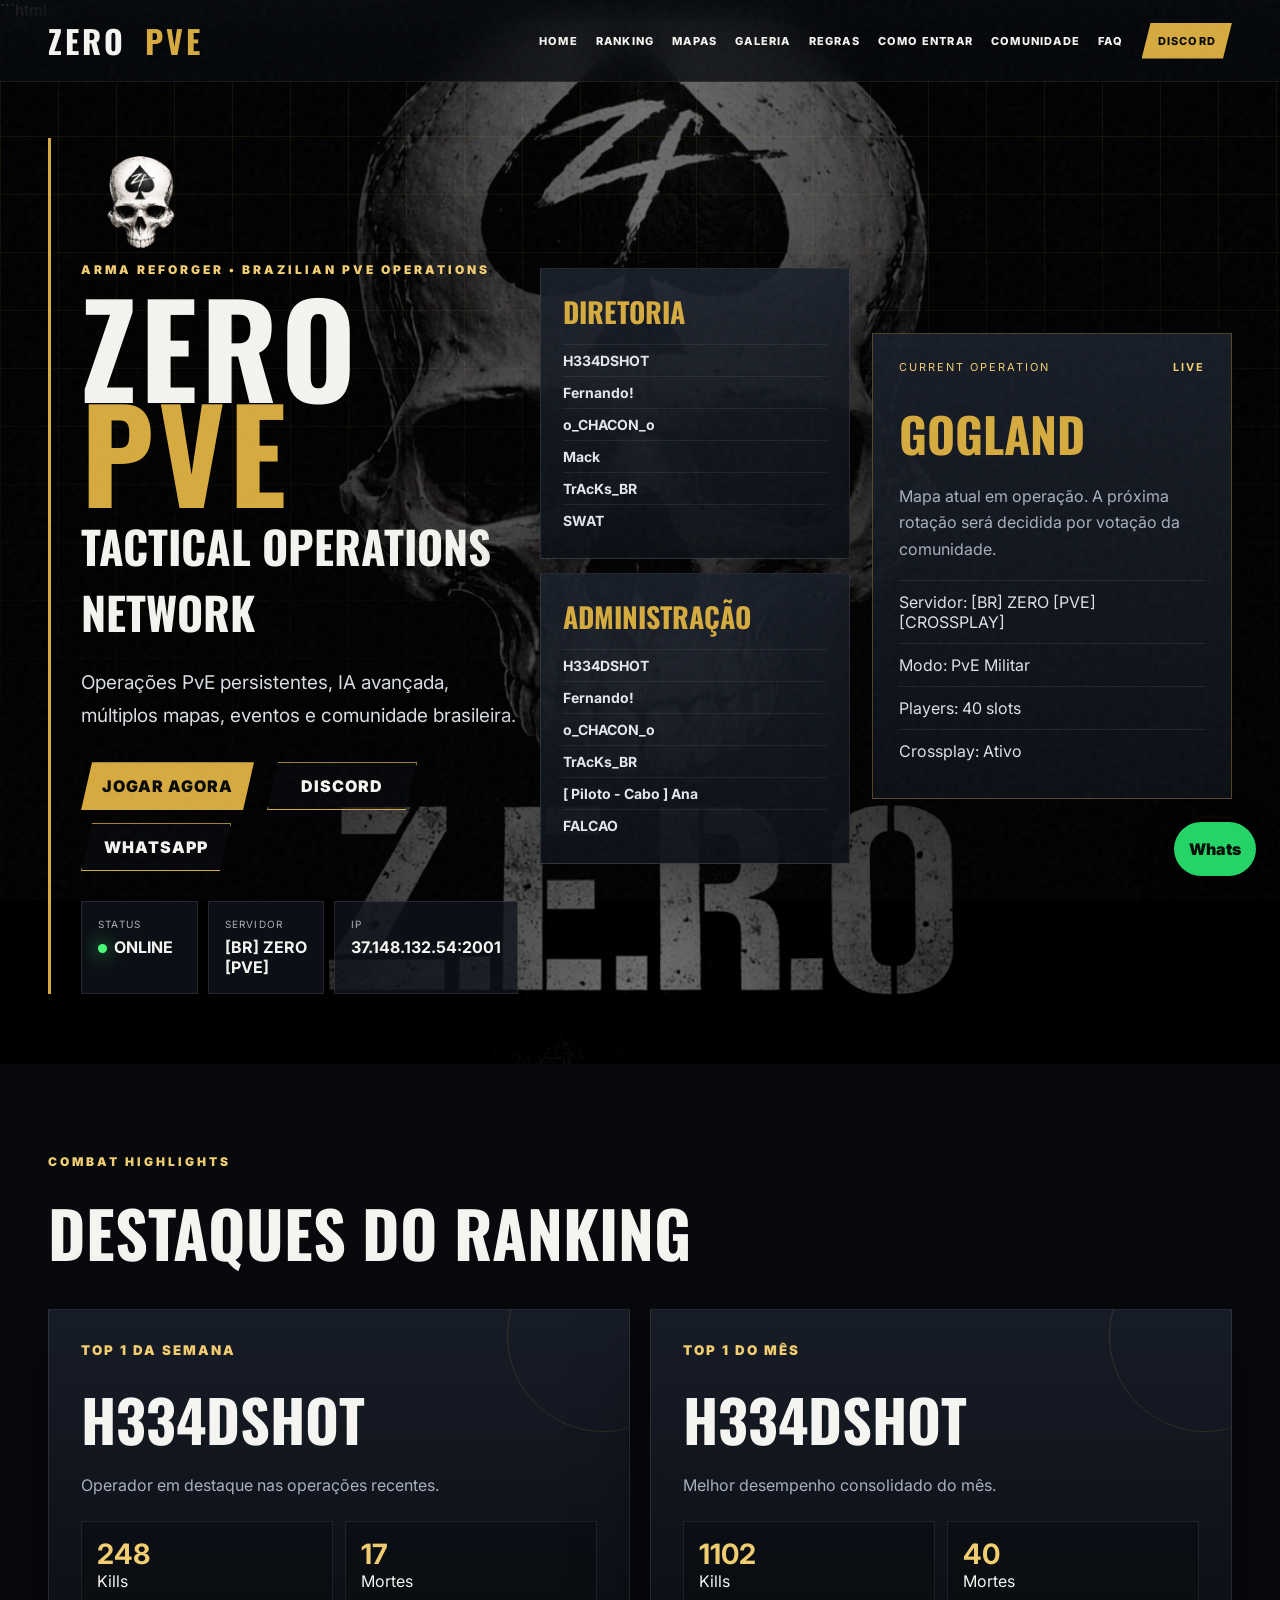
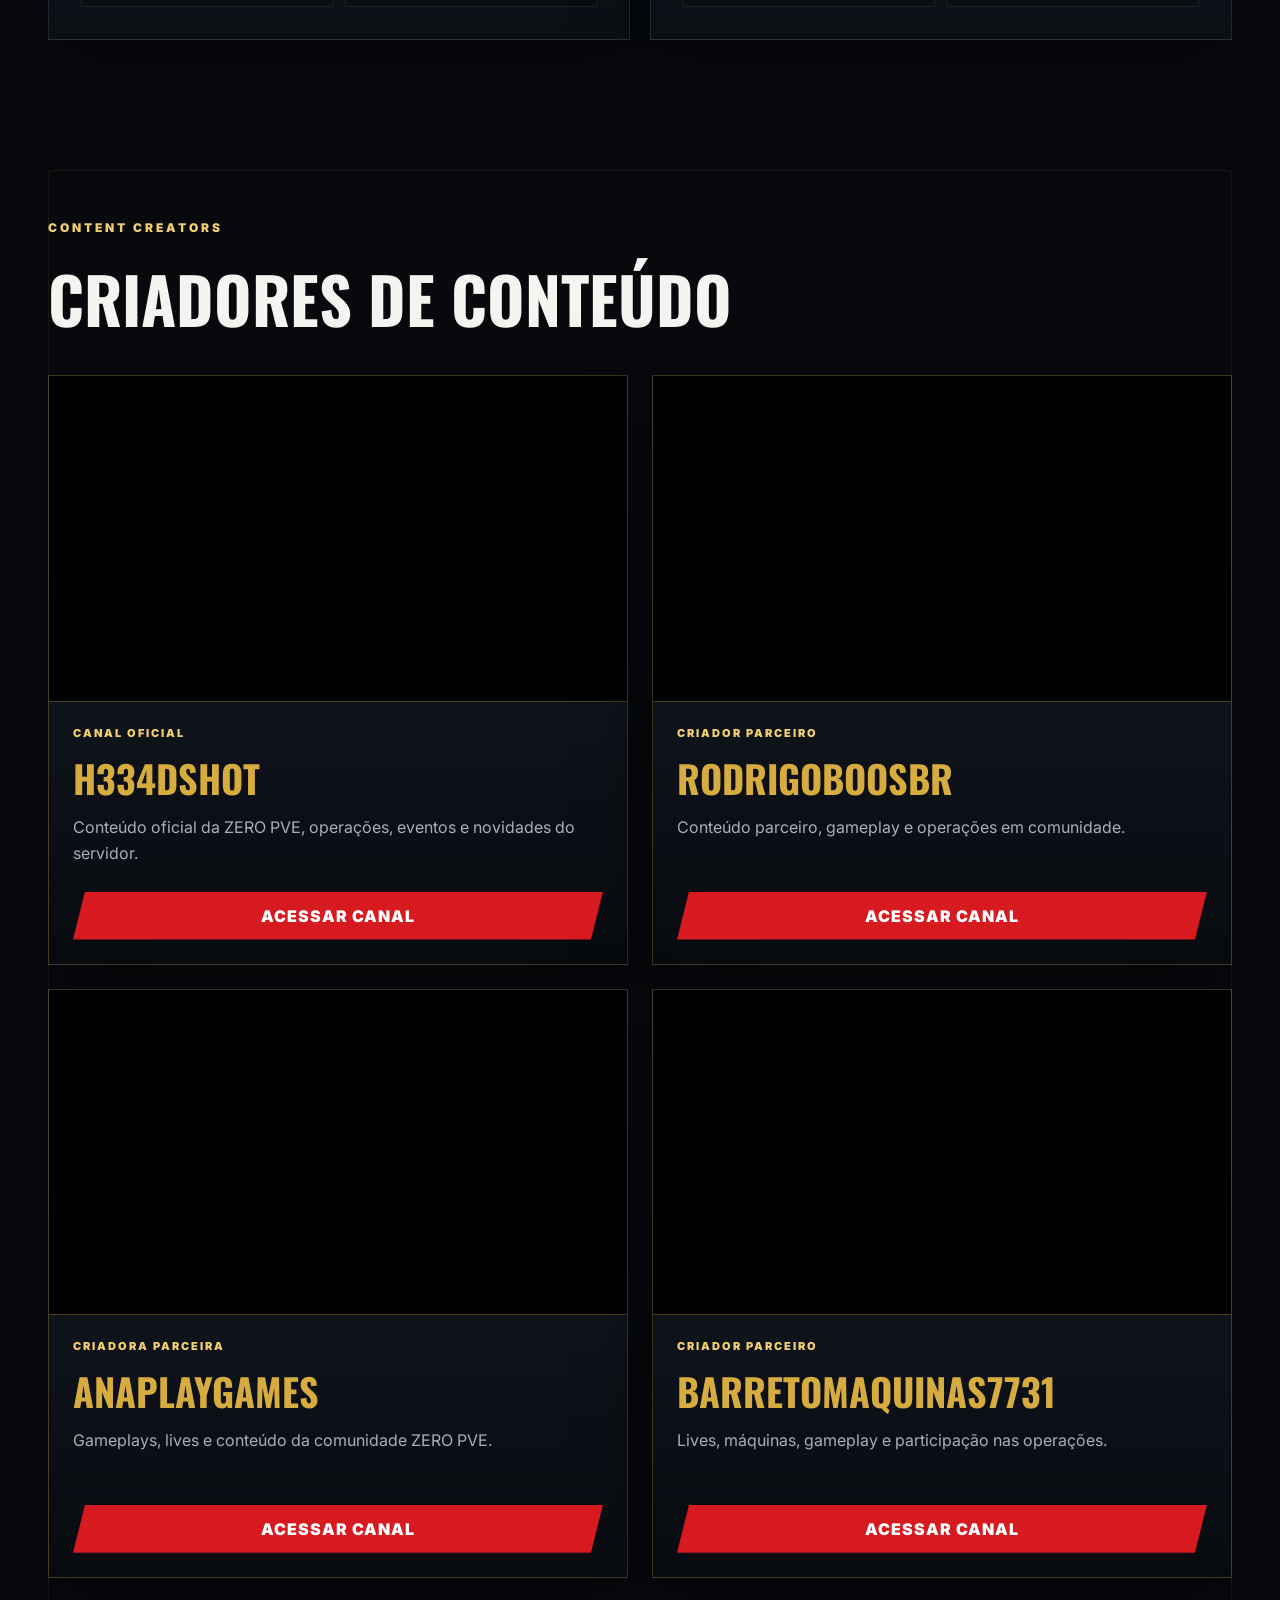
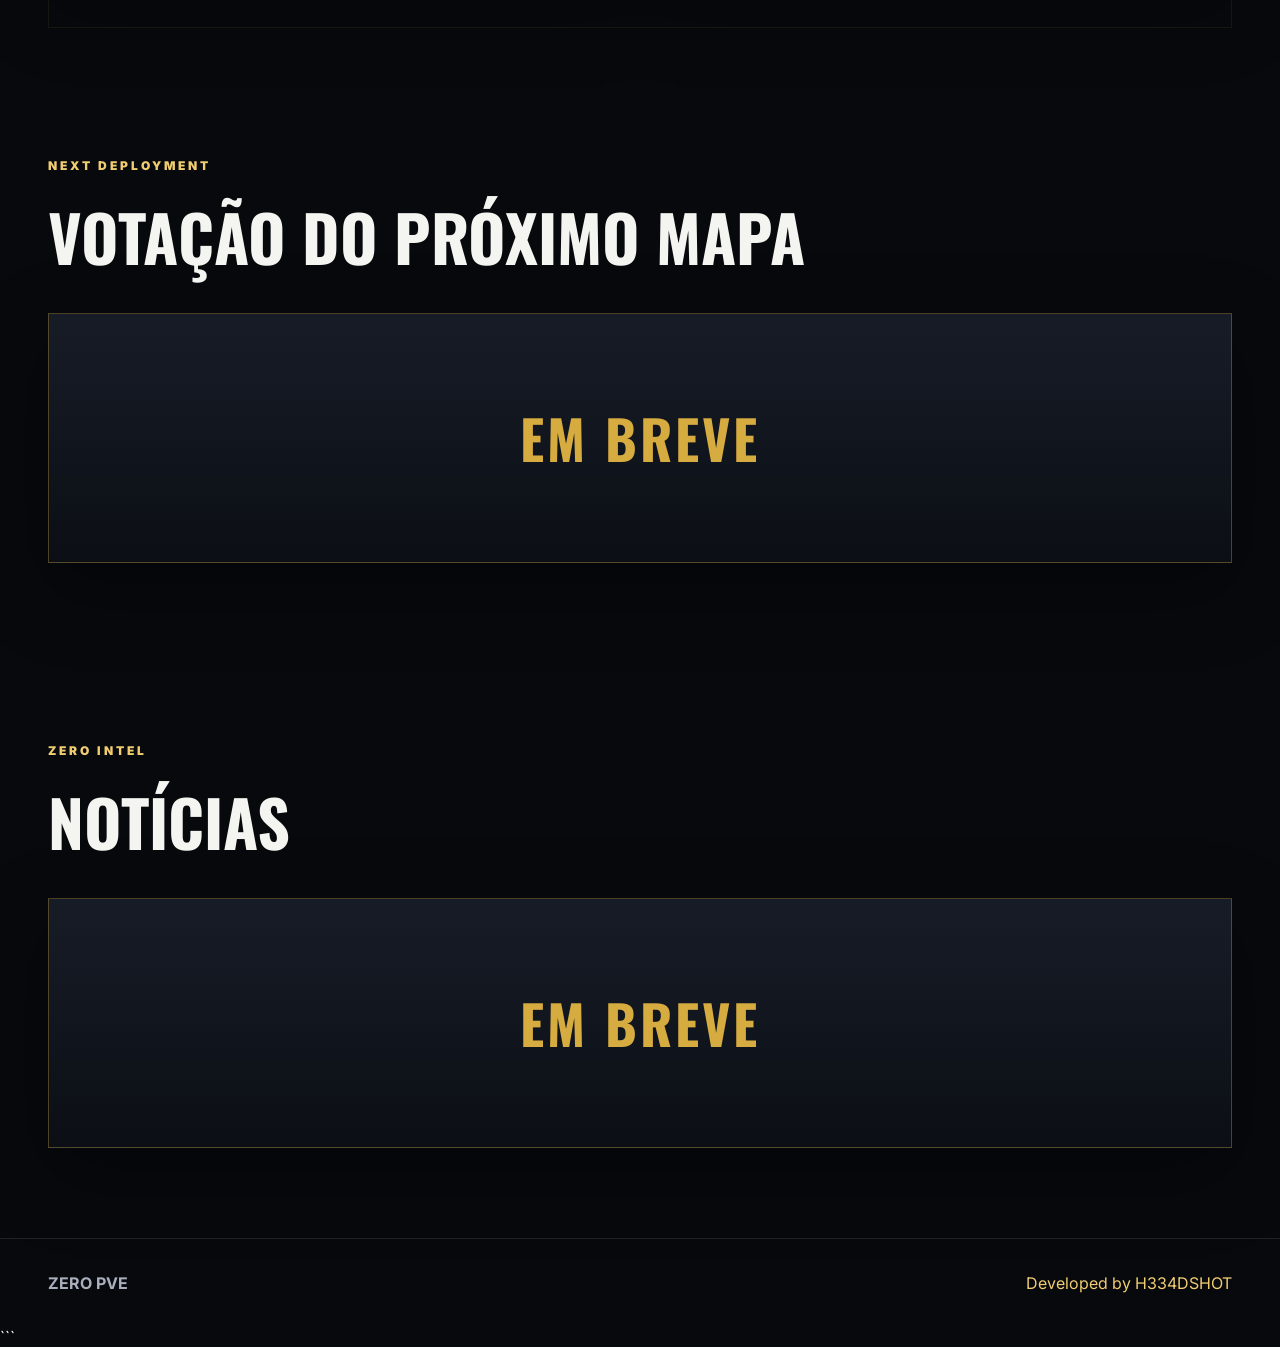
==== commit 6913d018: "Add files via upload" ====
--- a/index.html
+++ b/index.html
@@ -1,277 +1,303 @@
-<!DOCTYPE html>
-<html lang="pt-BR">
-<head>
-    <meta charset="UTF-8">
-    <meta name="viewport" content="width=device-width, initial-scale=1.0">
-    <title>Home | ZERO PVE</title>
-    <link rel="stylesheet" href="style.css">
-</head>
-
-<body>
-    <div class="noise"></div>
-    <div class="scanline"></div>
-
-    <header class="site-header">
-        <a href="index.html" class="brand">
-            <span>ZERO</span>
-            <strong>PVE</strong>
-        </a>
-
-        <button class="menu-toggle" id="menuToggle">☰</button>
-
-        <nav class="nav" id="nav">
-            <a href="index.html">Home</a>
-            <a href="ranking.html">Ranking</a>
-            <a href="mapas.html">Mapas</a>
-            <a href="galeria.html">Galeria</a>
-            <a href="regras.html">Regras</a>
-            <a href="como-entrar.html">Como Entrar</a>
-            <a href="comunidade.html">Comunidade</a>
-            <a href="faq.html">FAQ</a>
-            <a class="nav-cta" href="https://discord.gg/8d5gWANSjg" target="_blank">Discord</a>
-        </nav>
-    </header>
-
-    <main>
-        <section class="hero">
-            <div class="hero-grid"></div>
-
-            <div class="hero-content">
-                <img class="hero-logo" src="assets/logo-zero.png" alt="Logo ZERO PVE">
-
-                <p class="eyebrow">ARMA REFORGER • BRAZILIAN PVE OPERATIONS</p>
-
-                <h1>ZERO <span>PVE</span></h1>
-
-                <h2>TACTICAL OPERATIONS NETWORK</h2>
-
-                <p class="hero-text">
-                    Operações PvE persistentes, IA avançada, múltiplos mapas, eventos e comunidade brasileira.
-                </p>
-
-                <div class="hero-actions">
-                    <a class="btn btn-primary" href="como-entrar.html">Jogar Agora</a>
-                    <a class="btn" href="https://discord.gg/8d5gWANSjg" target="_blank">Discord</a>
-                    <a class="btn" href="https://chat.whatsapp.com/LaVFu4QcdalIb4DAo1I65L?mode=gi_t" target="_blank">WhatsApp</a>
-                </div>
-
-                <div class="hero-status">
-                    <div>
-                        <small>Status</small>
-                        <strong><span class="dot"></span>ONLINE</strong>
-                    </div>
-
-                    <div>
-                        <small>Servidor</small>
-                        <strong>[BR] ZERO [PVE]</strong>
-                    </div>
-
-                    <div>
-                        <small>IP</small>
-                        <strong>37.148.132.54:2001</strong>
-                    </div>
-                </div>
-            </div>
-
-            <div class="side-stack">
-                <article class="staff-card">
-                    <h3>Diretoria</h3>
-                    <ul>
-                        <li>H334DSHOT</li>
-                        <li>Fernando!</li>
-                        <li>o_CHACON_o</li>
-                        <li>Mack</li>
-                        <li>TrAcKs_BR</li>
-                        <li>SWAT</li>
-                    </ul>
-                </article>
-
-                <article class="staff-card">
-                    <h3>Administração</h3>
-                    <ul>
-                        <li>H334DSHOT</li>
-                        <li>Fernando!</li>
-                        <li>o_CHACON_o</li>
-                        <li>TrAcKs_BR</li>
-                        <li>[ Piloto - Cabo ] Ana</li>
-                        <li>FALCAO</li>
-                    </ul>
-                </article>
-            </div>
-
-            <aside class="mission-card">
-                <div class="card-header">
-                    <span>Current Operation</span>
-                    <b>Live</b>
-                </div>
-
-                <h3>Gogland</h3>
-
-                <p>
-                    Mapa atual em operação. A próxima rotação será decidida por votação da comunidade.
-                </p>
-
-                <ul class="mission-list">
-                    <li>Servidor: [BR] ZERO [PVE] [CROSSPLAY]</li>
-                    <li>Modo: PvE Militar</li>
-                    <li>Players: 40 slots</li>
-                    <li>Crossplay: Ativo</li>
-                </ul>
-            </aside>
-        </section>
-
-        <section class="section">
-            <div class="section-head">
-                <div>
-                    <p class="section-kicker">Combat Highlights</p>
-                    <h2>Destaques do Ranking</h2>
-                </div>
-            </div>
-
-            <div class="top-grid">
-                <article class="top-card">
-                    <small>Top 1 da Semana</small>
-                    <h3>H334DSHOT</h3>
-                    <p class="section-sub">Operador em destaque nas operações recentes.</p>
-
-                    <div class="top-stats">
-                        <div>
-                            <strong>248</strong>
-                            <span>Kills</span>
-                        </div>
-
-                        <div>
-                            <strong>17</strong>
-                            <span>Missões</span>
-                        </div>
-                    </div>
-                </article>
-
-                <article class="top-card">
-                    <small>Top 1 do Mês</small>
-                    <h3>H334DSHOT</h3>
-                    <p class="section-sub">Melhor desempenho consolidado do mês.</p>
-
-                    <div class="top-stats">
-                        <div>
-                            <strong>1102</strong>
-                            <span>Kills</span>
-                        </div>
-
-                        <div>
-                            <strong>280</strong>
-                            <span>Missões</span>
-                        </div>
-                    </div>
-                </article>
-            </div>
-        </section>
-
-        <section class="section">
-            <div class="section-head">
-                <div>
-                    <p class="section-kicker">Content Creators</p>
-                    <h2>Criadores de Conteúdo</h2>
-                </div>
-            </div>
-
-            <div class="creators-grid">
-                <article class="creator-card">
-                    <div style="height: 120px; border: 1px solid rgba(255,255,255,.12); background: linear-gradient(135deg, #111827, #d6ab3f); display: flex; align-items: center; justify-content: center; margin-bottom: 20px;">
-                        <strong style="font-size: 26px; letter-spacing: 2px;">H334DSHOT</strong>
-                    </div>
-
-                    <div>
-                        <div class="icon">▶</div>
-                        <h3>H334DSHOT</h3>
-                        <p>Canal oficial do ZERO PVE.</p>
-                    </div>
-
-                    <a class="youtube-btn" href="https://youtube.com/@H334DSHOT" target="_blank">YouTube</a>
-                </article>
-
-                <article class="creator-card">
-                    <div style="height: 120px; border: 1px solid rgba(255,255,255,.12); background: linear-gradient(135deg, #111827, #8b5cf6); display: flex; align-items: center; justify-content: center; margin-bottom: 20px;">
-                        <strong style="font-size: 24px; letter-spacing: 2px;">RodrigoBoosBR</strong>
-                    </div>
-
-                    <div>
-                        <div class="icon">▶</div>
-                        <h3>RodrigoBoosBR</h3>
-                        <p>Criador de conteúdo parceiro.</p>
-                    </div>
-
-                    <a class="youtube-btn" href="https://youtube.com/@RodrigoBoosBR" target="_blank">YouTube</a>
-                </article>
-
-                <article class="creator-card">
-                    <div style="height: 120px; border: 1px solid rgba(255,255,255,.12); background: linear-gradient(135deg, #111827, #ec4899); display: flex; align-items: center; justify-content: center; margin-bottom: 20px;">
-                        <strong style="font-size: 24px; letter-spacing: 2px;">anaplaygames</strong>
-                    </div>
-
-                    <div>
-                        <div class="icon">▶</div>
-                        <h3>anaplaygames</h3>
-                        <p>Criadora de conteúdo parceira.</p>
-                    </div>
-
-                    <a class="youtube-btn" href="https://youtube.com/@anaplaygames" target="_blank">YouTube</a>
-                </article>
-
-                <article class="creator-card">
-                    <div style="height: 120px; border: 1px solid rgba(255,255,255,.12); background: linear-gradient(135deg, #111827, #ef4444); display: flex; align-items: center; justify-content: center; margin-bottom: 20px;">
-                        <strong style="font-size: 20px; letter-spacing: 1px;">barretomaquinas7731</strong>
-                    </div>
-
-                    <div>
-                        <div class="icon">▶</div>
-                        <h3>barretomaquinas7731</h3>
-                        <p>Criador de conteúdo parceiro.</p>
-                    </div>
-
-                    <a class="youtube-btn" href="https://youtube.com/@barretomaquinas7731" target="_blank">YouTube</a>
-                </article>
-            </div>
-        </section>
-
-        <section class="section">
-            <div class="section-head">
-                <div>
-                    <p class="section-kicker">Next Deployment</p>
-                    <h2>Votação do Próximo Mapa</h2>
-                </div>
-            </div>
-
-            <article class="soon-card">
-                <div>
-                    <h3>Em Breve</h3>
-                </div>
-            </article>
-        </section>
-
-        <section class="section">
-            <div class="section-head">
-                <div>
-                    <p class="section-kicker">Zero Intel</p>
-                    <h2>Notícias</h2>
-                </div>
-            </div>
-
-            <article class="soon-card">
-                <div>
-                    <h3>Em Breve</h3>
-                </div>
-            </article>
-        </section>
-    </main>
-
-    <a class="whatsapp-float" href="https://chat.whatsapp.com/LaVFu4QcdalIb4DAo1I65L?mode=gi_t" target="_blank">Whats</a>
-
-    <footer class="footer">
-        <strong>ZERO PVE</strong>
-        <span>Developed by H334DSHOT</span>
-    </footer>
-
-    <script src="script.js"></script>
-</body>
-</html>+```html
+<!DOCTYPE html>
+<html lang="pt-BR">
+<head>
+    <meta charset="UTF-8">
+    <meta name="viewport" content="width=device-width, initial-scale=1.0">
+    <title>Home | ZERO PVE</title>
+    <link rel="stylesheet" href="style.css">
+</head>
+
+<body>
+    <div class="noise"></div>
+    <div class="scanline"></div>
+
+    <header class="site-header">
+        <a href="index.html" class="brand">
+            <span>ZERO</span>
+            <strong>PVE</strong>
+        </a>
+
+        <button class="menu-toggle" id="menuToggle">☰</button>
+
+        <nav class="nav" id="nav">
+            <a href="index.html">Home</a>
+            <a href="ranking.html">Ranking</a>
+            <a href="mapas.html">Mapas</a>
+            <a href="galeria.html">Galeria</a>
+            <a href="regras.html">Regras</a>
+            <a href="como-entrar.html">Como Entrar</a>
+            <a href="comunidade.html">Comunidade</a>
+            <a href="faq.html">FAQ</a>
+            <a class="nav-cta" href="https://discord.gg/8d5gWANSjg" target="_blank">Discord</a>
+        </nav>
+    </header>
+
+    <main>
+        <section class="hero">
+            <div class="hero-grid"></div>
+
+            <div class="hero-content">
+                <img class="hero-logo" src="assets/logo-zero.png" alt="Logo ZERO PVE">
+
+                <p class="eyebrow">ARMA REFORGER • BRAZILIAN PVE OPERATIONS</p>
+
+                <h1>ZERO <span>PVE</span></h1>
+
+                <h2>TACTICAL OPERATIONS NETWORK</h2>
+
+                <p class="hero-text">
+                    Operações PvE persistentes, IA avançada, múltiplos mapas, eventos e comunidade brasileira.
+                </p>
+
+                <div class="hero-actions">
+                    <a class="btn btn-primary" href="como-entrar.html">Jogar Agora</a>
+                    <a class="btn" href="https://discord.gg/8d5gWANSjg" target="_blank">Discord</a>
+                    <a class="btn" href="https://chat.whatsapp.com/LaVFu4QcdalIb4DAo1I65L?mode=gi_t" target="_blank">WhatsApp</a>
+                </div>
+
+                <div class="hero-status">
+                    <div>
+                        <small>Status</small>
+                        <strong><span class="dot"></span>ONLINE</strong>
+                    </div>
+
+                    <div>
+                        <small>Servidor</small>
+                        <strong>[BR] ZERO [PVE]</strong>
+                    </div>
+
+                    <div>
+                        <small>IP</small>
+                        <strong>37.148.132.54:2001</strong>
+                    </div>
+                </div>
+            </div>
+
+            <div class="side-stack">
+                <article class="staff-card">
+                    <h3>Diretoria</h3>
+                    <ul>
+                        <li>H334DSHOT</li>
+                        <li>Fernando!</li>
+                        <li>o_CHACON_o</li>
+                        <li>Mack</li>
+                        <li>TrAcKs_BR</li>
+                        <li>SWAT</li>
+                    </ul>
+                </article>
+
+                <article class="staff-card">
+                    <h3>Administração</h3>
+                    <ul>
+                        <li>H334DSHOT</li>
+                        <li>Fernando!</li>
+                        <li>o_CHACON_o</li>
+                        <li>TrAcKs_BR</li>
+                        <li>[ Piloto - Cabo ] Ana</li>
+                        <li>FALCAO</li>
+                    </ul>
+                </article>
+            </div>
+
+            <aside class="mission-card">
+                <div class="card-header">
+                    <span>Current Operation</span>
+                    <b>Live</b>
+                </div>
+
+                <h3>Gogland</h3>
+
+                <p>
+                    Mapa atual em operação. A próxima rotação será decidida por votação da comunidade.
+                </p>
+
+                <ul class="mission-list">
+                    <li>Servidor: [BR] ZERO [PVE] [CROSSPLAY]</li>
+                    <li>Modo: PvE Militar</li>
+                    <li>Players: 40 slots</li>
+                    <li>Crossplay: Ativo</li>
+                </ul>
+            </aside>
+        </section>
+
+        <section class="section">
+            <div class="section-head">
+                <div>
+                    <p class="section-kicker">Combat Highlights</p>
+                    <h2>Destaques do Ranking</h2>
+                </div>
+            </div>
+
+            <div class="top-grid">
+                <article class="top-card">
+                    <small>Top 1 da Semana</small>
+                    <h3>H334DSHOT</h3>
+                    <p class="section-sub">Operador em destaque nas operações recentes.</p>
+
+                    <div class="top-stats">
+                        <div>
+                            <strong>248</strong>
+                            <span>Kills</span>
+                        </div>
+
+                        <div>
+                            <strong>17</strong>
+                            <span>Mortes</span>
+                        </div>
+                    </div>
+                </article>
+
+                <article class="top-card">
+                    <small>Top 1 do Mês</small>
+                    <h3>H334DSHOT</h3>
+                    <p class="section-sub">Melhor desempenho consolidado do mês.</p>
+
+                    <div class="top-stats">
+                        <div>
+                            <strong>1102</strong>
+                            <span>Kills</span>
+                        </div>
+
+                        <div>
+                            <strong>40</strong>
+                            <span>Mortes</span>
+                        </div>
+                    </div>
+                </article>
+            </div>
+        </section>
+
+        <section class="section creators-section">
+            <div class="section-head">
+                <div>
+                    <p class="section-kicker">Content Creators</p>
+                    <h2>Criadores de Conteúdo</h2>
+                </div>
+            </div>
+
+            <div class="creators-grid creators-grid-premium">
+                <article class="creator-card creator-card-premium">
+                    <div class="creator-video">
+                        <iframe
+                            src="https://www.youtube.com/embed/Fm8wzwjKW_A"
+                            title="H334DSHOT"
+                            frameborder="0"
+                            allow="accelerometer; autoplay; clipboard-write; encrypted-media; gyroscope; picture-in-picture; web-share"
+                            allowfullscreen>
+                        </iframe>
+                    </div>
+
+                    <div class="creator-info">
+                        <small>Canal Oficial</small>
+                        <h3>H334DSHOT</h3>
+                        <p>Conteúdo oficial da ZERO PVE, operações, eventos e novidades do servidor.</p>
+                    </div>
+
+                    <a class="youtube-btn youtube-btn-premium" href="https://youtube.com/@H334DSHOT" target="_blank">Acessar Canal</a>
+                </article>
+
+                <article class="creator-card creator-card-premium">
+                    <div class="creator-video">
+                        <iframe
+                            src="https://www.youtube.com/embed/5yPY0Ic_flQ"
+                            title="RodrigoBoosBR"
+                            frameborder="0"
+                            allow="accelerometer; autoplay; clipboard-write; encrypted-media; gyroscope; picture-in-picture; web-share"
+                            allowfullscreen>
+                        </iframe>
+                    </div>
+
+                    <div class="creator-info">
+                        <small>Criador Parceiro</small>
+                        <h3>RodrigoBoosBR</h3>
+                        <p>Conteúdo parceiro, gameplay e operações em comunidade.</p>
+                    </div>
+
+                    <a class="youtube-btn youtube-btn-premium" href="https://youtube.com/@RodrigoBoosBR" target="_blank">Acessar Canal</a>
+                </article>
+
+                <article class="creator-card creator-card-premium">
+                    <div class="creator-video">
+                        <iframe
+                            src="https://www.youtube.com/embed/w8cMzW1ukr0"
+                            title="anaplaygames"
+                            frameborder="0"
+                            allow="accelerometer; autoplay; clipboard-write; encrypted-media; gyroscope; picture-in-picture; web-share"
+                            allowfullscreen>
+                        </iframe>
+                    </div>
+
+                    <div class="creator-info">
+                        <small>Criadora Parceira</small>
+                        <h3>anaplaygames</h3>
+                        <p>Gameplays, lives e conteúdo da comunidade ZERO PVE.</p>
+                    </div>
+
+                    <a class="youtube-btn youtube-btn-premium" href="https://youtube.com/@anaplaygames" target="_blank">Acessar Canal</a>
+                </article>
+
+                <article class="creator-card creator-card-premium">
+                    <div class="creator-video">
+                        <iframe
+                            src="https://www.youtube.com/embed/Bz4v5pVOWA0"
+                            title="barretomaquinas7731"
+                            frameborder="0"
+                            allow="accelerometer; autoplay; clipboard-write; encrypted-media; gyroscope; picture-in-picture; web-share"
+                            allowfullscreen>
+                        </iframe>
+                    </div>
+
+                    <div class="creator-info">
+                        <small>Criador Parceiro</small>
+                        <h3>barretomaquinas7731</h3>
+                        <p>Lives, máquinas, gameplay e participação nas operações.</p>
+                    </div>
+
+                    <a class="youtube-btn youtube-btn-premium" href="https://youtube.com/@barretomaquinas7731" target="_blank">Acessar Canal</a>
+                </article>
+            </div>
+        </section>
+
+        <section class="section">
+            <div class="section-head">
+                <div>
+                    <p class="section-kicker">Next Deployment</p>
+                    <h2>Votação do Próximo Mapa</h2>
+                </div>
+            </div>
+
+            <article class="soon-card">
+                <div>
+                    <h3>Em Breve</h3>
+                </div>
+            </article>
+        </section>
+
+        <section class="section">
+            <div class="section-head">
+                <div>
+                    <p class="section-kicker">Zero Intel</p>
+                    <h2>Notícias</h2>
+                </div>
+            </div>
+
+            <article class="soon-card">
+                <div>
+                    <h3>Em Breve</h3>
+                </div>
+            </article>
+        </section>
+    </main>
+
+    <a class="whatsapp-float" href="https://chat.whatsapp.com/LaVFu4QcdalIb4DAo1I65L?mode=gi_t" target="_blank">Whats</a>
+
+    <footer class="footer">
+        <strong>ZERO PVE</strong>
+        <span>Developed by H334DSHOT</span>
+    </footer>
+
+    <script src="script.js"></script>
+</body>
+</html>
+```
--- a/style.css
+++ b/style.css
@@ -1 +1,100 @@
-@import url('https://fonts.googleapis.com/css2?family=Oswald:wght@400;600;700&family=Inter:wght@400;500;700;900&display=swap');:root{--bg:#07090d;--panel:#121720;--panel2:#1a202b;--gold:#d6ab3f;--gold2:#f1cd72;--text:#f4f4f0;--muted:#a9afbc;--line:rgba(214,171,63,.32);--green:#25d366}*{box-sizing:border-box;margin:0;padding:0}html{scroll-behavior:smooth}body{font-family:Inter,Arial,sans-serif;background:var(--bg);color:var(--text);overflow-x:hidden}body:before{content:"";position:fixed;inset:0;z-index:-5;background:radial-gradient(circle at 25% 20%,rgba(214,171,63,.13),transparent 25%),linear-gradient(180deg,#07090d,#0e131b 50%,#07090d)}.noise{position:fixed;inset:0;pointer-events:none;opacity:.08;z-index:50;background-image:url("data:image/svg+xml,%3Csvg viewBox='0 0 180 180' xmlns='http://www.w3.org/2000/svg'%3E%3Cfilter id='n'%3E%3CfeTurbulence type='fractalNoise' baseFrequency='.8' numOctaves='3'/%3E%3C/filter%3E%3Crect width='100%25' height='100%25' filter='url(%23n)' opacity='.45'/%3E%3C/svg%3E")}.scanline{position:fixed;inset:0;pointer-events:none;z-index:51;opacity:.14;background:linear-gradient(rgba(255,255,255,.025) 1px,transparent 1px);background-size:100% 4px}.site-header{position:fixed;top:0;left:0;right:0;z-index:40;display:flex;justify-content:space-between;align-items:center;padding:17px 48px;background:rgba(6,8,12,.78);backdrop-filter:blur(18px);border-bottom:1px solid rgba(255,255,255,.08)}.brand{font-family:Oswald,sans-serif;text-decoration:none;color:var(--text);font-weight:700;font-size:32px;letter-spacing:3px}.brand strong{color:var(--gold);margin-left:8px}.nav{display:flex;gap:18px;align-items:center}.nav a{color:var(--text);text-decoration:none;text-transform:uppercase;font-size:11px;letter-spacing:1.2px;font-weight:800}.nav a:hover{color:var(--gold2)}.nav-cta{background:var(--gold);color:#08090b!important;padding:11px 16px;clip-path:polygon(9px 0,100% 0,calc(100% - 9px) 100%,0 100%)}.menu-toggle{display:none;background:transparent;color:white;border:0;font-size:30px}.hero{min-height:100vh;position:relative;display:grid;grid-template-columns:1fr 310px 360px;gap:22px;align-items:center;padding:118px 48px 70px;overflow:hidden}.hero:before{content:"";position:absolute;inset:0;z-index:-4;background:linear-gradient(90deg,rgba(0,0,0,.96),rgba(0,0,0,.55),rgba(0,0,0,.9)),url("assets/bandeira-zero.png");background-size:cover;background-position:center;filter:saturate(.76) contrast(1.18)}.hero-grid{position:absolute;inset:0;z-index:-3;background-image:linear-gradient(rgba(214,171,63,.10) 1px,transparent 1px),linear-gradient(90deg,rgba(214,171,63,.10) 1px,transparent 1px);background-size:58px 58px;mask-image:linear-gradient(to bottom,black,transparent 88%)}.hero-content{border-left:3px solid var(--gold);padding-left:30px;max-width:780px}.hero-logo{width:116px;height:116px;object-fit:contain;margin-bottom:8px}.eyebrow,.section-kicker{color:var(--gold2);letter-spacing:3px;text-transform:uppercase;font-size:12px;font-weight:900;margin-bottom:16px}h1,h2,h3{font-family:Oswald,sans-serif;text-transform:uppercase}.hero h1{font-size:clamp(70px,10vw,145px);line-height:.82;letter-spacing:4px}.hero h1 span{color:var(--gold)}.hero h2{font-size:clamp(28px,3.5vw,52px);margin-top:10px}.hero-text{max-width:650px;color:#d9dde5;font-size:19px;line-height:1.72;margin:22px 0 30px}.hero-actions{display:flex;gap:13px;flex-wrap:wrap}.btn{display:inline-flex;align-items:center;justify-content:center;min-height:48px;min-width:150px;padding:13px 20px;border:1px solid var(--gold);text-decoration:none;color:var(--text);text-transform:uppercase;letter-spacing:1px;font-weight:900;clip-path:polygon(11px 0,100% 0,calc(100% - 11px) 100%,0 100%);transition:.2s;background:rgba(10,13,18,.5)}.btn-primary{background:var(--gold);color:#08090b}.btn:hover{transform:translateY(-2px);filter:brightness(1.08)}.hero-status{display:grid;grid-template-columns:repeat(3,1fr);gap:10px;margin-top:30px}.hero-status div{background:rgba(16,21,29,.78);border:1px solid rgba(255,255,255,.1);padding:16px}.hero-status small,.copy-card small{display:block;color:var(--muted);text-transform:uppercase;font-size:10px;letter-spacing:1.2px;margin-bottom:7px}.hero-status strong{font-size:16px}.dot{display:inline-block;width:9px;height:9px;background:#49ff7a;border-radius:50%;box-shadow:0 0 18px #49ff7a;margin-right:7px}.side-stack{display:grid;gap:14px}.staff-card,.mission-card,.top-card,.soon-card,.creator-card,.panel{background:linear-gradient(180deg,rgba(25,31,42,.9),rgba(12,16,22,.94));border:1px solid rgba(255,255,255,.1);box-shadow:0 25px 70px rgba(0,0,0,.42)}.staff-card{padding:22px}.staff-card h3{color:var(--gold);font-size:28px;margin-bottom:12px}.staff-card li{list-style:none;padding:7px 0;border-top:1px solid rgba(255,255,255,.07);color:#e4e7ec;font-weight:700;font-size:14px}.mission-card{border-color:var(--line);padding:26px}.card-header{display:flex;justify-content:space-between;color:var(--gold2);letter-spacing:2px;text-transform:uppercase;font-size:11px;margin-bottom:24px}.mission-card h3{font-size:48px;color:var(--gold);margin-bottom:14px}.mission-card p{color:var(--muted);line-height:1.65;margin-bottom:18px}.mission-list li{list-style:none;border-top:1px solid rgba(255,255,255,.08);padding:11px 0;color:#dde1e8}.copy-grid{display:grid;grid-template-columns:1fr 1fr;gap:10px;margin-top:16px}.copy-card{background:rgba(0,0,0,.24);border:1px solid rgba(255,255,255,.08);padding:13px}.copy-row{display:flex;align-items:center;justify-content:space-between;gap:8px}.copy-row strong{font-size:16px}.copy-btn{border:1px solid var(--gold);background:rgba(214,171,63,.12);color:var(--gold2);font-weight:900;text-transform:uppercase;font-size:10px;padding:7px 9px;cursor:pointer}.copy-btn:hover{background:var(--gold);color:#08090b}.section{padding:90px 48px}.section-head{display:flex;justify-content:space-between;align-items:end;gap:30px;margin-bottom:30px}.section h2{font-size:clamp(42px,5vw,72px)}.section-sub{color:var(--muted);line-height:1.7;max-width:580px}.top-grid{display:grid;grid-template-columns:repeat(2,1fr);gap:20px}.top-card{padding:32px;position:relative;overflow:hidden}.top-card:after{content:"";position:absolute;right:-70px;top:-70px;width:190px;height:190px;border:1px solid var(--line);border-radius:50%;opacity:.45}.top-card small{color:var(--gold2);text-transform:uppercase;letter-spacing:2px;font-weight:900}.top-card h3{font-size:58px;margin:18px 0 10px}.top-stats{display:grid;grid-template-columns:repeat(2,1fr);gap:12px;margin-top:22px}.top-stats div{background:rgba(0,0,0,.25);border:1px solid rgba(255,255,255,.08);padding:15px}.top-stats strong{display:block;color:var(--gold2);font-size:28px}.creators-grid{display:grid;grid-template-columns:repeat(4,1fr);gap:18px}.creator-card{padding:26px;min-height:210px;display:flex;flex-direction:column;justify-content:space-between}.creator-card .icon{font-size:30px;color:var(--gold)}.creator-card h3{font-size:30px;color:var(--gold);margin:16px 0 8px}.creator-card p{color:var(--muted);line-height:1.5}.youtube-btn{margin-top:20px;display:inline-flex;align-items:center;justify-content:center;background:#d71920;color:white;text-decoration:none;font-weight:900;text-transform:uppercase;padding:12px 16px;letter-spacing:1px}.soon-card{min-height:250px;display:flex;align-items:center;justify-content:center;text-align:center;border-color:var(--line)}.soon-card h3{font-size:54px;color:var(--gold);letter-spacing:3px}.soon-card p{color:var(--muted);margin-top:8px}.rank-table-wrap{overflow:auto;background:var(--panel);border:1px solid rgba(255,255,255,.1)}.rank-table{width:100%;border-collapse:collapse;min-width:650px}.rank-table th,.rank-table td{padding:18px;border-bottom:1px solid rgba(255,255,255,.08);text-align:left}.rank-table th{color:var(--gold2);font-size:12px;text-transform:uppercase;letter-spacing:1.4px}.status-active{color:#49ff7a;font-weight:900}.page-hero{padding:145px 48px 58px;background:linear-gradient(90deg,rgba(0,0,0,.94),rgba(0,0,0,.52)),url("assets/bandeira-zero.png");background-size:cover;background-position:center}.page-hero h1{font-size:clamp(58px,8vw,110px);color:var(--gold)}.page-hero p{max-width:680px;color:#d9dde5;line-height:1.7}.map-list{columns:3;list-style:none}.map-list li{break-inside:avoid;margin-bottom:10px;background:rgba(214,171,63,.08);border:1px solid var(--line);padding:14px;font-weight:900;text-transform:uppercase;color:#f0e1b6}.gallery-grid,.faq-grid,.team-grid{display:grid;grid-template-columns:repeat(auto-fit,minmax(245px,1fr));gap:18px}.gallery-card{background:var(--panel);border:1px solid rgba(255,255,255,.1);overflow:hidden}.gallery-card img{width:100%;height:300px;object-fit:cover;display:block}.gallery-card div{padding:18px}.gallery-card h3,.faq-item h3,.panel h3{color:var(--gold);font-size:30px;margin-bottom:12px}.rules-text{white-space:pre-wrap;line-height:1.75;color:#e5e8ee;background:var(--panel);border:1px solid rgba(255,255,255,.1);padding:30px}.step,.faq-item{background:var(--panel);border:1px solid rgba(255,255,255,.1);padding:26px}.steps{display:grid;gap:16px}.step h3{color:var(--gold);font-size:32px}.panel{padding:26px}.panel li{margin-left:18px;padding:6px 0}.qr-box img{max-width:320px;width:100%;background:white;padding:10px}.whatsapp-float{position:fixed;right:24px;bottom:24px;z-index:60;min-width:74px;height:54px;border-radius:999px;display:flex;align-items:center;justify-content:center;background:var(--green);color:#051008;font-weight:900;text-decoration:none;box-shadow:0 15px 40px rgba(0,0,0,.45);padding:0 15px}.footer{display:flex;justify-content:space-between;gap:20px;padding:34px 48px;border-top:1px solid rgba(255,255,255,.1);color:var(--muted)}.footer span{color:var(--gold2)}@media(max-width:1220px){.hero{grid-template-columns:1fr 360px}.side-stack{grid-column:1/-1;grid-template-columns:repeat(2,1fr)}}@media(max-width:950px){.site-header{padding:16px 22px}.menu-toggle{display:block}.nav{display:none;position:absolute;top:68px;left:20px;right:20px;background:#10141b;border:1px solid rgba(255,255,255,.1);padding:20px;flex-direction:column;align-items:flex-start}.nav.open{display:flex}.hero{grid-template-columns:1fr;padding:112px 24px 60px}.side-stack{grid-template-columns:1fr}.section,.page-hero{padding-left:24px;padding-right:24px}.top-grid,.creators-grid{grid-template-columns:1fr}.hero-status,.copy-grid{grid-template-columns:1fr}.section-head{display:block}.map-list{columns:2}}@media(max-width:620px){.hero-content{padding-left:18px}.hero-actions .btn{width:100%}.map-list{columns:1}.footer{display:block;line-height:2;padding:28px 24px}}+@import url('https://fonts.googleapis.com/css2?family=Oswald:wght@400;600;700&family=Inter:wght@400;500;700;900&display=swap');:root{--bg:#07090d;--panel:#121720;--panel2:#1a202b;--gold:#d6ab3f;--gold2:#f1cd72;--text:#f4f4f0;--muted:#a9afbc;--line:rgba(214,171,63,.32);--green:#25d366}*{box-sizing:border-box;margin:0;padding:0}html{scroll-behavior:smooth}body{font-family:Inter,Arial,sans-serif;background:var(--bg);color:var(--text);overflow-x:hidden}body:before{content:"";position:fixed;inset:0;z-index:-5;background:radial-gradient(circle at 25% 20%,rgba(214,171,63,.13),transparent 25%),linear-gradient(180deg,#07090d,#0e131b 50%,#07090d)}.noise{position:fixed;inset:0;pointer-events:none;opacity:.08;z-index:50;background-image:url("data:image/svg+xml,%3Csvg viewBox='0 0 180 180' xmlns='http://www.w3.org/2000/svg'%3E%3Cfilter id='n'%3E%3CfeTurbulence type='fractalNoise' baseFrequency='.8' numOctaves='3'/%3E%3C/filter%3E%3Crect width='100%25' height='100%25' filter='url(%23n)' opacity='.45'/%3E%3C/svg%3E")}.scanline{position:fixed;inset:0;pointer-events:none;z-index:51;opacity:.14;background:linear-gradient(rgba(255,255,255,.025) 1px,transparent 1px);background-size:100% 4px}.site-header{position:fixed;top:0;left:0;right:0;z-index:40;display:flex;justify-content:space-between;align-items:center;padding:17px 48px;background:rgba(6,8,12,.78);backdrop-filter:blur(18px);border-bottom:1px solid rgba(255,255,255,.08)}.brand{font-family:Oswald,sans-serif;text-decoration:none;color:var(--text);font-weight:700;font-size:32px;letter-spacing:3px}.brand strong{color:var(--gold);margin-left:8px}.nav{display:flex;gap:18px;align-items:center}.nav a{color:var(--text);text-decoration:none;text-transform:uppercase;font-size:11px;letter-spacing:1.2px;font-weight:800}.nav a:hover{color:var(--gold2)}.nav-cta{background:var(--gold);color:#08090b!important;padding:11px 16px;clip-path:polygon(9px 0,100% 0,calc(100% - 9px) 100%,0 100%)}.menu-toggle{display:none;background:transparent;color:white;border:0;font-size:30px}.hero{min-height:100vh;position:relative;display:grid;grid-template-columns:1fr 310px 360px;gap:22px;align-items:center;padding:118px 48px 70px;overflow:hidden}.hero:before{content:"";position:absolute;inset:0;z-index:-4;background:linear-gradient(90deg,rgba(0,0,0,.96),rgba(0,0,0,.55),rgba(0,0,0,.9)),url("assets/bandeira-zero.png");background-size:cover;background-position:center;filter:saturate(.76) contrast(1.18)}.hero-grid{position:absolute;inset:0;z-index:-3;background-image:linear-gradient(rgba(214,171,63,.10) 1px,transparent 1px),linear-gradient(90deg,rgba(214,171,63,.10) 1px,transparent 1px);background-size:58px 58px;mask-image:linear-gradient(to bottom,black,transparent 88%)}.hero-content{border-left:3px solid var(--gold);padding-left:30px;max-width:780px}.hero-logo{width:116px;height:116px;object-fit:contain;margin-bottom:8px}.eyebrow,.section-kicker{color:var(--gold2);letter-spacing:3px;text-transform:uppercase;font-size:12px;font-weight:900;margin-bottom:16px}h1,h2,h3{font-family:Oswald,sans-serif;text-transform:uppercase}.hero h1{font-size:clamp(70px,10vw,145px);line-height:.82;letter-spacing:4px}.hero h1 span{color:var(--gold)}.hero h2{font-size:clamp(28px,3.5vw,52px);margin-top:10px}.hero-text{max-width:650px;color:#d9dde5;font-size:19px;line-height:1.72;margin:22px 0 30px}.hero-actions{display:flex;gap:13px;flex-wrap:wrap}.btn{display:inline-flex;align-items:center;justify-content:center;min-height:48px;min-width:150px;padding:13px 20px;border:1px solid var(--gold);text-decoration:none;color:var(--text);text-transform:uppercase;letter-spacing:1px;font-weight:900;clip-path:polygon(11px 0,100% 0,calc(100% - 11px) 100%,0 100%);transition:.2s;background:rgba(10,13,18,.5)}.btn-primary{background:var(--gold);color:#08090b}.btn:hover{transform:translateY(-2px);filter:brightness(1.08)}.hero-status{display:grid;grid-template-columns:repeat(3,1fr);gap:10px;margin-top:30px}.hero-status div{background:rgba(16,21,29,.78);border:1px solid rgba(255,255,255,.1);padding:16px}.hero-status small,.copy-card small{display:block;color:var(--muted);text-transform:uppercase;font-size:10px;letter-spacing:1.2px;margin-bottom:7px}.hero-status strong{font-size:16px}.dot{display:inline-block;width:9px;height:9px;background:#49ff7a;border-radius:50%;box-shadow:0 0 18px #49ff7a;margin-right:7px}.side-stack{display:grid;gap:14px}.staff-card,.mission-card,.top-card,.soon-card,.creator-card,.panel{background:linear-gradient(180deg,rgba(25,31,42,.9),rgba(12,16,22,.94));border:1px solid rgba(255,255,255,.1);box-shadow:0 25px 70px rgba(0,0,0,.42)}.staff-card{padding:22px}.staff-card h3{color:var(--gold);font-size:28px;margin-bottom:12px}.staff-card li{list-style:none;padding:7px 0;border-top:1px solid rgba(255,255,255,.07);color:#e4e7ec;font-weight:700;font-size:14px}.mission-card{border-color:var(--line);padding:26px}.card-header{display:flex;justify-content:space-between;color:var(--gold2);letter-spacing:2px;text-transform:uppercase;font-size:11px;margin-bottom:24px}.mission-card h3{font-size:48px;color:var(--gold);margin-bottom:14px}.mission-card p{color:var(--muted);line-height:1.65;margin-bottom:18px}.mission-list li{list-style:none;border-top:1px solid rgba(255,255,255,.08);padding:11px 0;color:#dde1e8}.copy-grid{display:grid;grid-template-columns:1fr 1fr;gap:10px;margin-top:16px}.copy-card{background:rgba(0,0,0,.24);border:1px solid rgba(255,255,255,.08);padding:13px}.copy-row{display:flex;align-items:center;justify-content:space-between;gap:8px}.copy-row strong{font-size:16px}.copy-btn{border:1px solid var(--gold);background:rgba(214,171,63,.12);color:var(--gold2);font-weight:900;text-transform:uppercase;font-size:10px;padding:7px 9px;cursor:pointer}.copy-btn:hover{background:var(--gold);color:#08090b}.section{padding:90px 48px}.section-head{display:flex;justify-content:space-between;align-items:end;gap:30px;margin-bottom:30px}.section h2{font-size:clamp(42px,5vw,72px)}.section-sub{color:var(--muted);line-height:1.7;max-width:580px}.top-grid{display:grid;grid-template-columns:repeat(2,1fr);gap:20px}.top-card{padding:32px;position:relative;overflow:hidden}.top-card:after{content:"";position:absolute;right:-70px;top:-70px;width:190px;height:190px;border:1px solid var(--line);border-radius:50%;opacity:.45}.top-card small{color:var(--gold2);text-transform:uppercase;letter-spacing:2px;font-weight:900}.top-card h3{font-size:58px;margin:18px 0 10px}.top-stats{display:grid;grid-template-columns:repeat(2,1fr);gap:12px;margin-top:22px}.top-stats div{background:rgba(0,0,0,.25);border:1px solid rgba(255,255,255,.08);padding:15px}.top-stats strong{display:block;color:var(--gold2);font-size:28px}.creators-grid{display:grid;grid-template-columns:repeat(4,1fr);gap:18px}.creator-card{padding:26px;min-height:210px;display:flex;flex-direction:column;justify-content:space-between}.creator-card .icon{font-size:30px;color:var(--gold)}.creator-card h3{font-size:30px;color:var(--gold);margin:16px 0 8px}.creator-card p{color:var(--muted);line-height:1.5}.youtube-btn{margin-top:20px;display:inline-flex;align-items:center;justify-content:center;background:#d71920;color:white;text-decoration:none;font-weight:900;text-transform:uppercase;padding:12px 16px;letter-spacing:1px}.soon-card{min-height:250px;display:flex;align-items:center;justify-content:center;text-align:center;border-color:var(--line)}.soon-card h3{font-size:54px;color:var(--gold);letter-spacing:3px}.soon-card p{color:var(--muted);margin-top:8px}.rank-table-wrap{overflow:auto;background:var(--panel);border:1px solid rgba(255,255,255,.1)}.rank-table{width:100%;border-collapse:collapse;min-width:650px}.rank-table th,.rank-table td{padding:18px;border-bottom:1px solid rgba(255,255,255,.08);text-align:left}.rank-table th{color:var(--gold2);font-size:12px;text-transform:uppercase;letter-spacing:1.4px}.status-active{color:#49ff7a;font-weight:900}.page-hero{padding:145px 48px 58px;background:linear-gradient(90deg,rgba(0,0,0,.94),rgba(0,0,0,.52)),url("assets/bandeira-zero.png");background-size:cover;background-position:center}.page-hero h1{font-size:clamp(58px,8vw,110px);color:var(--gold)}.page-hero p{max-width:680px;color:#d9dde5;line-height:1.7}.map-list{columns:3;list-style:none}.map-list li{break-inside:avoid;margin-bottom:10px;background:rgba(214,171,63,.08);border:1px solid var(--line);padding:14px;font-weight:900;text-transform:uppercase;color:#f0e1b6}.gallery-grid,.faq-grid,.team-grid{display:grid;grid-template-columns:repeat(auto-fit,minmax(245px,1fr));gap:18px}.gallery-card{background:var(--panel);border:1px solid rgba(255,255,255,.1);overflow:hidden}.gallery-card img{width:100%;height:300px;object-fit:cover;display:block}.gallery-card div{padding:18px}.gallery-card h3,.faq-item h3,.panel h3{color:var(--gold);font-size:30px;margin-bottom:12px}.rules-text{white-space:pre-wrap;line-height:1.75;color:#e5e8ee;background:var(--panel);border:1px solid rgba(255,255,255,.1);padding:30px}.step,.faq-item{background:var(--panel);border:1px solid rgba(255,255,255,.1);padding:26px}.steps{display:grid;gap:16px}.step h3{color:var(--gold);font-size:32px}.panel{padding:26px}.panel li{margin-left:18px;padding:6px 0}.qr-box img{max-width:320px;width:100%;background:white;padding:10px}.whatsapp-float{position:fixed;right:24px;bottom:24px;z-index:60;min-width:74px;height:54px;border-radius:999px;display:flex;align-items:center;justify-content:center;background:var(--green);color:#051008;font-weight:900;text-decoration:none;box-shadow:0 15px 40px rgba(0,0,0,.45);padding:0 15px}.footer{display:flex;justify-content:space-between;gap:20px;padding:34px 48px;border-top:1px solid rgba(255,255,255,.1);color:var(--muted)}.footer span{color:var(--gold2)}@media(max-width:1220px){.hero{grid-template-columns:1fr 360px}.side-stack{grid-column:1/-1;grid-template-columns:repeat(2,1fr)}}@media(max-width:950px){.site-header{padding:16px 22px}.menu-toggle{display:block}.nav{display:none;position:absolute;top:68px;left:20px;right:20px;background:#10141b;border:1px solid rgba(255,255,255,.1);padding:20px;flex-direction:column;align-items:flex-start}.nav.open{display:flex}.hero{grid-template-columns:1fr;padding:112px 24px 60px}.side-stack{grid-template-columns:1fr}.section,.page-hero{padding-left:24px;padding-right:24px}.top-grid,.creators-grid{grid-template-columns:1fr}.hero-status,.copy-grid{grid-template-columns:1fr}.section-head{display:block}.map-list{columns:2}}@media(max-width:620px){.hero-content{padding-left:18px}.hero-actions .btn{width:100%}.map-list{columns:1}.footer{display:block;line-height:2;padding:28px 24px}}
+
+/* ===== ZERO PVE - Content Creators V3 ===== */
+.creators-section{
+    position:relative;
+}
+
+.creators-section::before{
+    content:"";
+    position:absolute;
+    left:48px;
+    right:48px;
+    top:40px;
+    bottom:40px;
+    border:1px solid rgba(214,171,63,.08);
+    pointer-events:none;
+}
+
+.creators-grid-premium{
+    grid-template-columns:repeat(2,1fr);
+    gap:24px;
+}
+
+.creator-card-premium{
+    padding:0;
+    overflow:hidden;
+    border:1px solid rgba(214,171,63,.22);
+    background:
+        linear-gradient(180deg,rgba(25,31,42,.95),rgba(8,11,16,.98));
+    transition:transform .25s ease, border-color .25s ease, box-shadow .25s ease;
+}
+
+.creator-card-premium:hover{
+    transform:translateY(-5px);
+    border-color:rgba(214,171,63,.65);
+    box-shadow:0 30px 90px rgba(0,0,0,.55),0 0 26px rgba(214,171,63,.12);
+}
+
+.creator-video{
+    width:100%;
+    aspect-ratio:16/9;
+    border-bottom:1px solid rgba(214,171,63,.35);
+    overflow:hidden;
+    background:#000;
+}
+
+.creator-video iframe{
+    width:100%;
+    height:100%;
+    display:block;
+}
+
+.creator-info{
+    padding:24px 24px 0;
+}
+
+.creator-info small{
+    color:var(--gold2);
+    text-transform:uppercase;
+    letter-spacing:2px;
+    font-weight:900;
+    font-size:11px;
+}
+
+.creator-info h3{
+    color:var(--gold);
+    font-size:38px;
+    margin:10px 0 8px;
+}
+
+.creator-info p{
+    color:var(--muted);
+    line-height:1.65;
+    min-height:54px;
+}
+
+.youtube-btn-premium{
+    margin:24px;
+    width:calc(100% - 48px);
+    min-height:48px;
+    clip-path:polygon(12px 0,100% 0,calc(100% - 12px) 100%,0 100%);
+    background:#d71920;
+    transition:filter .2s ease, transform .2s ease;
+}
+
+.youtube-btn-premium:hover{
+    filter:brightness(1.12);
+    transform:translateY(-2px);
+}
+
+@media(max-width:950px){
+    .creators-grid-premium{
+        grid-template-columns:1fr;
+    }
+
+    .creators-section::before{
+        left:24px;
+        right:24px;
+    }
+}
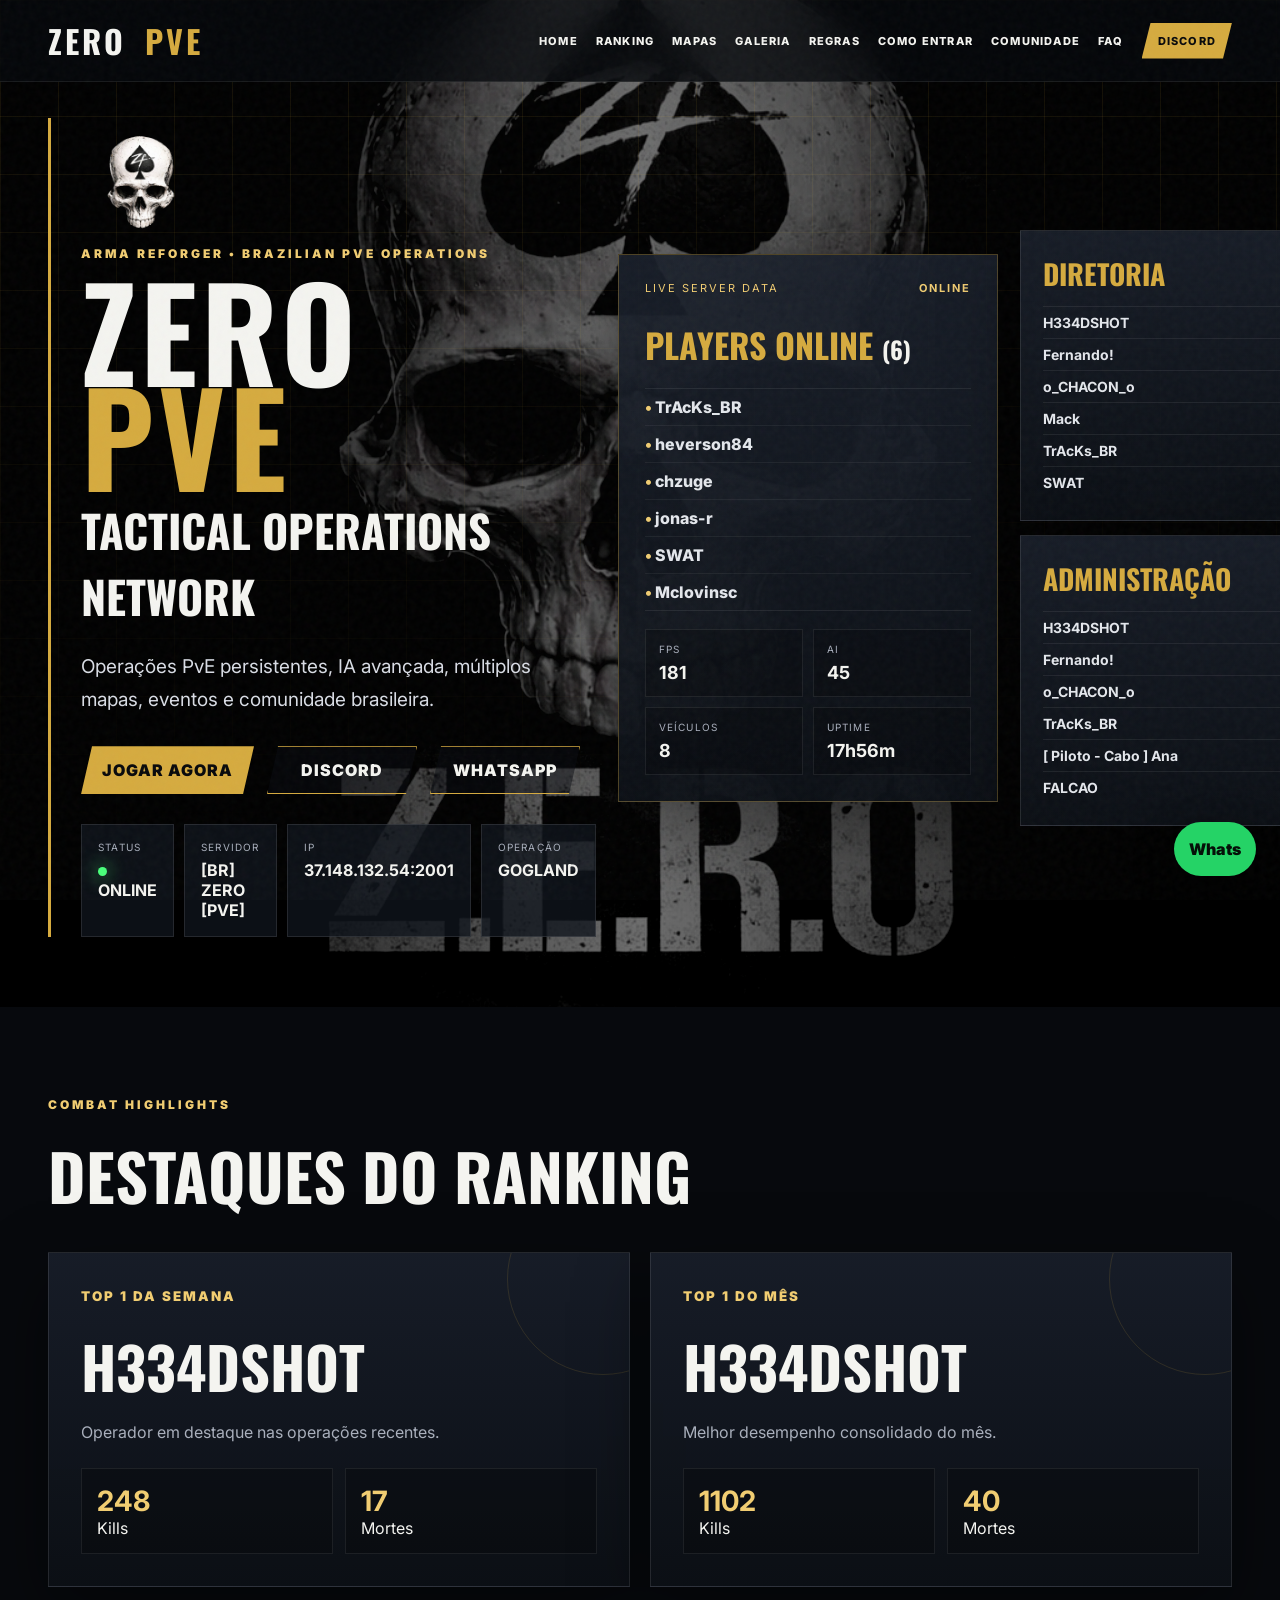
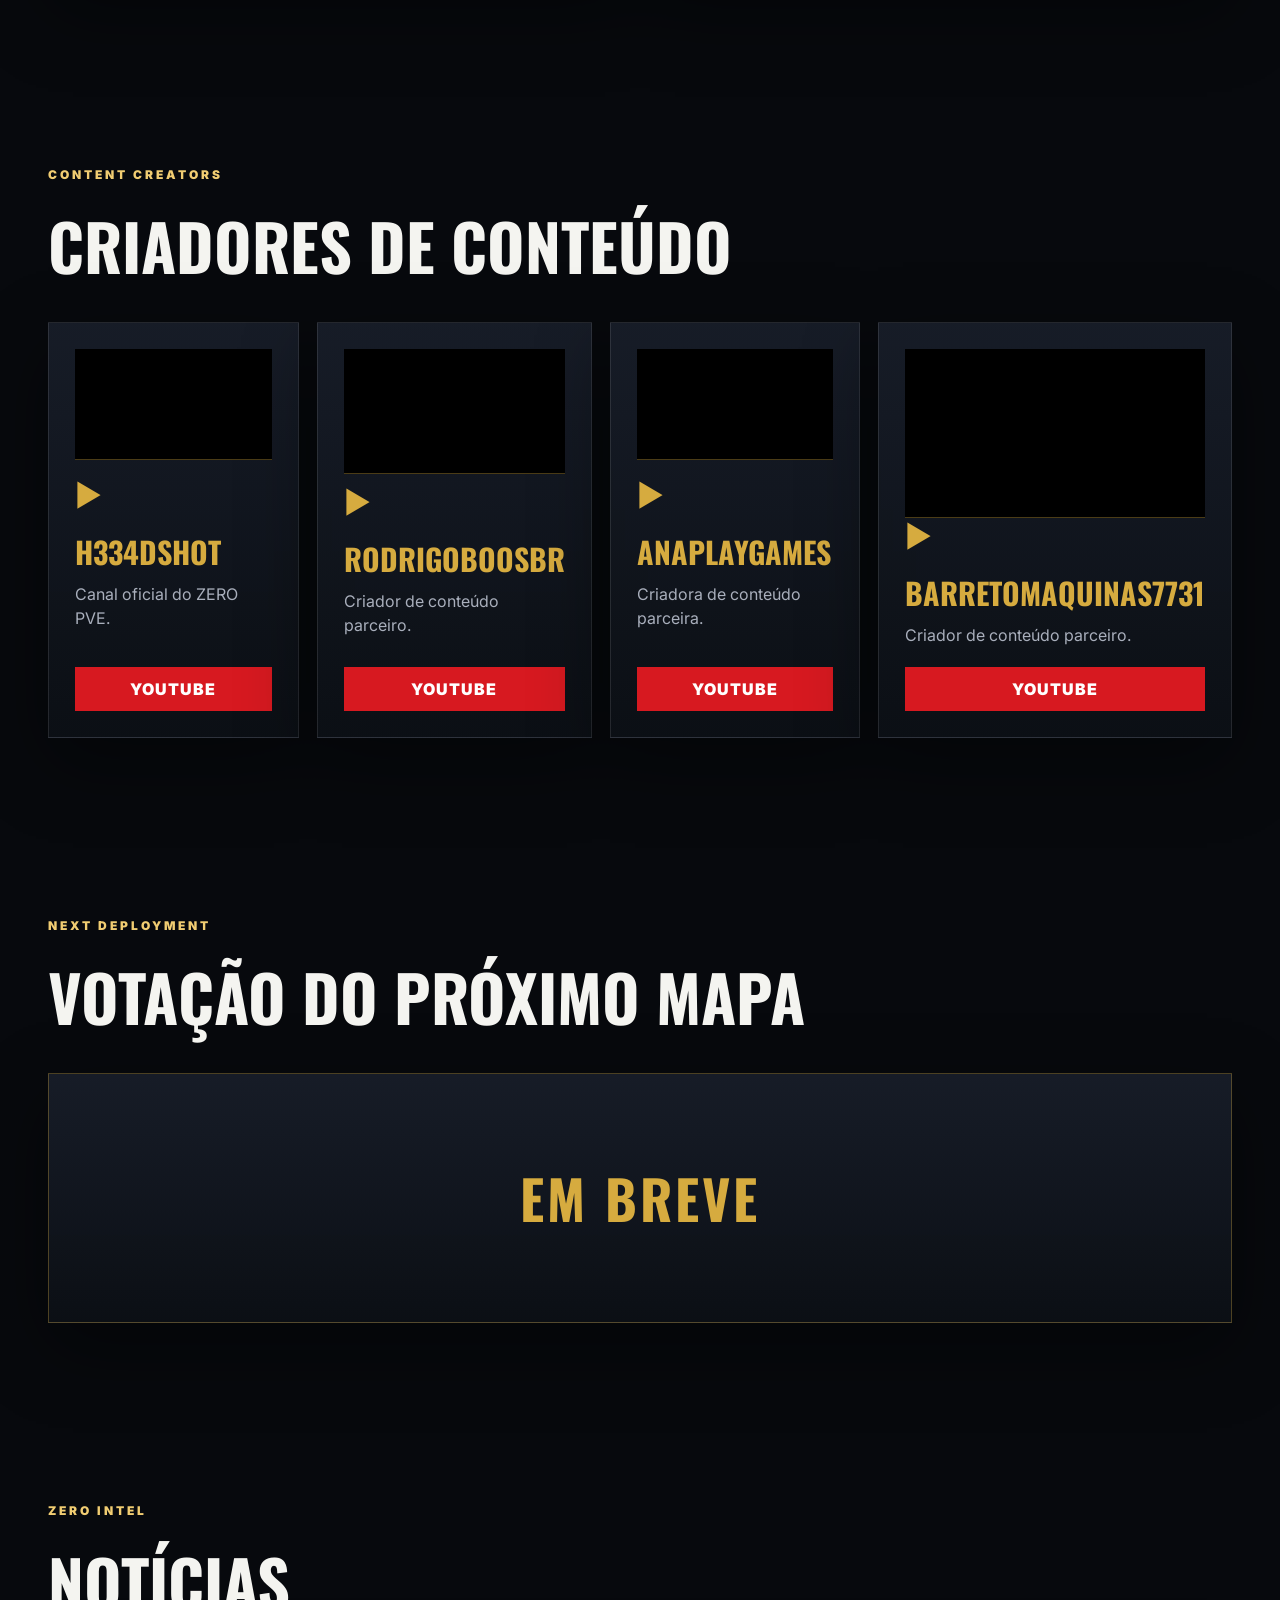
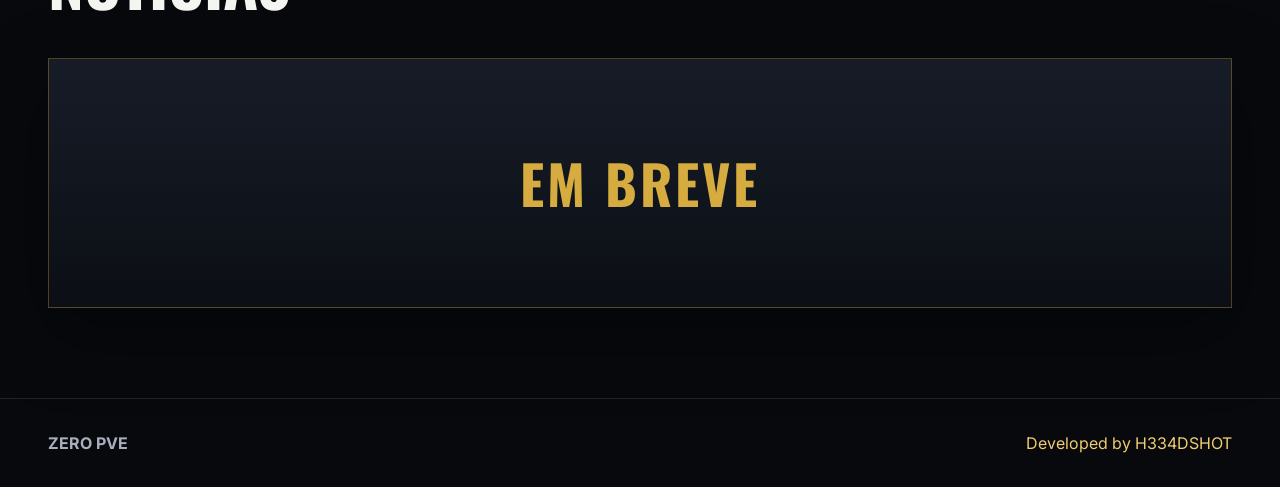
==== commit 15168e8d: "Add files via upload" ====
--- a/index.html
+++ b/index.html
@@ -1,4 +1,3 @@
-```html
 <!DOCTYPE html>
 <html lang="pt-BR">
 <head>
@@ -71,8 +70,53 @@
                         <small>IP</small>
                         <strong>37.148.132.54:2001</strong>
                     </div>
-                </div>
-            </div>
+
+                    <div>
+                        <small>Operação</small>
+                        <strong id="operationName">GOGLAND</strong>
+                    </div>
+                </div>
+            </div>
+
+            <article class="online-card">
+                <div class="card-header">
+                    <span>Live Server Data</span>
+                    <b id="statsUpdated">Online</b>
+                </div>
+
+                <h3>Players Online <span id="onlineCount">(6)</span></h3>
+
+                <ul class="players-list" id="playersList">
+                    <li>TrAcKs_BR</li>
+                    <li>heverson84</li>
+                    <li>chzuge</li>
+                    <li>jonas-r</li>
+                    <li>SWAT</li>
+                    <li>Mclovinsc</li>
+                </ul>
+
+                <div class="server-live-grid">
+                    <div>
+                        <small>FPS</small>
+                        <strong id="serverFps">181</strong>
+                    </div>
+
+                    <div>
+                        <small>AI</small>
+                        <strong id="serverAi">45</strong>
+                    </div>
+
+                    <div>
+                        <small>Veículos</small>
+                        <strong id="serverVehicles">8</strong>
+                    </div>
+
+                    <div>
+                        <small>Uptime</small>
+                        <strong id="serverUptime">17h56m</strong>
+                    </div>
+                </div>
+            </article>
 
             <div class="side-stack">
                 <article class="staff-card">
@@ -99,26 +143,6 @@
                     </ul>
                 </article>
             </div>
-
-            <aside class="mission-card">
-                <div class="card-header">
-                    <span>Current Operation</span>
-                    <b>Live</b>
-                </div>
-
-                <h3>Gogland</h3>
-
-                <p>
-                    Mapa atual em operação. A próxima rotação será decidida por votação da comunidade.
-                </p>
-
-                <ul class="mission-list">
-                    <li>Servidor: [BR] ZERO [PVE] [CROSSPLAY]</li>
-                    <li>Modo: PvE Militar</li>
-                    <li>Players: 40 slots</li>
-                    <li>Crossplay: Ativo</li>
-                </ul>
-            </aside>
         </section>
 
         <section class="section">
@@ -168,7 +192,7 @@
             </div>
         </section>
 
-        <section class="section creators-section">
+        <section class="section">
             <div class="section-head">
                 <div>
                     <p class="section-kicker">Content Creators</p>
@@ -176,8 +200,8 @@
                 </div>
             </div>
 
-            <div class="creators-grid creators-grid-premium">
-                <article class="creator-card creator-card-premium">
+            <div class="creators-grid">
+                <article class="creator-card">
                     <div class="creator-video">
                         <iframe
                             src="https://www.youtube.com/embed/Fm8wzwjKW_A"
@@ -188,16 +212,16 @@
                         </iframe>
                     </div>
 
-                    <div class="creator-info">
-                        <small>Canal Oficial</small>
+                    <div>
+                        <div class="icon">▶</div>
                         <h3>H334DSHOT</h3>
-                        <p>Conteúdo oficial da ZERO PVE, operações, eventos e novidades do servidor.</p>
-                    </div>
-
-                    <a class="youtube-btn youtube-btn-premium" href="https://youtube.com/@H334DSHOT" target="_blank">Acessar Canal</a>
-                </article>
-
-                <article class="creator-card creator-card-premium">
+                        <p>Canal oficial do ZERO PVE.</p>
+                    </div>
+
+                    <a class="youtube-btn" href="https://youtube.com/@H334DSHOT" target="_blank">YouTube</a>
+                </article>
+
+                <article class="creator-card">
                     <div class="creator-video">
                         <iframe
                             src="https://www.youtube.com/embed/5yPY0Ic_flQ"
@@ -208,16 +232,16 @@
                         </iframe>
                     </div>
 
-                    <div class="creator-info">
-                        <small>Criador Parceiro</small>
+                    <div>
+                        <div class="icon">▶</div>
                         <h3>RodrigoBoosBR</h3>
-                        <p>Conteúdo parceiro, gameplay e operações em comunidade.</p>
-                    </div>
-
-                    <a class="youtube-btn youtube-btn-premium" href="https://youtube.com/@RodrigoBoosBR" target="_blank">Acessar Canal</a>
-                </article>
-
-                <article class="creator-card creator-card-premium">
+                        <p>Criador de conteúdo parceiro.</p>
+                    </div>
+
+                    <a class="youtube-btn" href="https://youtube.com/@RodrigoBoosBR" target="_blank">YouTube</a>
+                </article>
+
+                <article class="creator-card">
                     <div class="creator-video">
                         <iframe
                             src="https://www.youtube.com/embed/w8cMzW1ukr0"
@@ -228,16 +252,16 @@
                         </iframe>
                     </div>
 
-                    <div class="creator-info">
-                        <small>Criadora Parceira</small>
+                    <div>
+                        <div class="icon">▶</div>
                         <h3>anaplaygames</h3>
-                        <p>Gameplays, lives e conteúdo da comunidade ZERO PVE.</p>
-                    </div>
-
-                    <a class="youtube-btn youtube-btn-premium" href="https://youtube.com/@anaplaygames" target="_blank">Acessar Canal</a>
-                </article>
-
-                <article class="creator-card creator-card-premium">
+                        <p>Criadora de conteúdo parceira.</p>
+                    </div>
+
+                    <a class="youtube-btn" href="https://youtube.com/@anaplaygames" target="_blank">YouTube</a>
+                </article>
+
+                <article class="creator-card">
                     <div class="creator-video">
                         <iframe
                             src="https://www.youtube.com/embed/Bz4v5pVOWA0"
@@ -248,13 +272,13 @@
                         </iframe>
                     </div>
 
-                    <div class="creator-info">
-                        <small>Criador Parceiro</small>
+                    <div>
+                        <div class="icon">▶</div>
                         <h3>barretomaquinas7731</h3>
-                        <p>Lives, máquinas, gameplay e participação nas operações.</p>
-                    </div>
-
-                    <a class="youtube-btn youtube-btn-premium" href="https://youtube.com/@barretomaquinas7731" target="_blank">Acessar Canal</a>
+                        <p>Criador de conteúdo parceiro.</p>
+                    </div>
+
+                    <a class="youtube-btn" href="https://youtube.com/@barretomaquinas7731" target="_blank">YouTube</a>
                 </article>
             </div>
         </section>
@@ -299,5 +323,4 @@
 
     <script src="script.js"></script>
 </body>
-</html>
-```
+</html>
--- a/style.css
+++ b/style.css
@@ -98,3 +98,124 @@
         right:24px;
     }
 }
+
+/* ===== ZERO PVE - Live Players Layout ===== */
+.hero{
+    grid-template-columns:1fr 380px 310px;
+}
+
+.hero-status{
+    grid-template-columns:repeat(4,1fr);
+}
+
+.online-card{
+    background:linear-gradient(180deg,rgba(25,31,42,.92),rgba(12,16,22,.96));
+    border:1px solid rgba(214,171,63,.32);
+    box-shadow:0 25px 70px rgba(0,0,0,.42);
+    padding:26px;
+}
+
+.online-card h3{
+    color:var(--gold);
+    font-size:34px;
+    margin-bottom:18px;
+}
+
+.online-card h3 span{
+    color:var(--text);
+    font-size:24px;
+}
+
+.players-list{
+    list-style:none;
+    margin:0 0 18px;
+    padding:0;
+    border-top:1px solid rgba(255,255,255,.08);
+    border-bottom:1px solid rgba(255,255,255,.08);
+}
+
+.players-list li{
+    padding:8px 0;
+    color:#e4e7ec;
+    font-weight:800;
+    border-bottom:1px solid rgba(255,255,255,.055);
+}
+
+.players-list li:last-child{
+    border-bottom:0;
+}
+
+.players-list li::before{
+    content:"• ";
+    color:var(--gold2);
+}
+
+.server-live-grid{
+    display:grid;
+    grid-template-columns:repeat(2,1fr);
+    gap:10px;
+}
+
+.server-live-grid div{
+    background:rgba(0,0,0,.24);
+    border:1px solid rgba(255,255,255,.08);
+    padding:13px;
+}
+
+.server-live-grid small{
+    display:block;
+    color:var(--muted);
+    text-transform:uppercase;
+    font-size:10px;
+    letter-spacing:1.2px;
+    margin-bottom:7px;
+}
+
+.server-live-grid strong{
+    color:var(--text);
+    font-size:18px;
+}
+
+@media(max-width:1220px){
+    .hero{
+        grid-template-columns:1fr 360px;
+    }
+
+    .online-card{
+        grid-column:auto;
+    }
+
+    .side-stack{
+        grid-column:1 / -1;
+        grid-template-columns:repeat(2,1fr);
+    }
+}
+
+@media(max-width:950px){
+    .hero{
+        grid-template-columns:1fr;
+    }
+
+    .hero-status{
+        grid-template-columns:1fr;
+    }
+
+    .online-card{
+        order:2;
+    }
+
+    .side-stack{
+        order:3;
+        grid-template-columns:1fr;
+    }
+
+    .server-live-grid{
+        grid-template-columns:repeat(2,1fr);
+    }
+}
+
+@media(max-width:620px){
+    .server-live-grid{
+        grid-template-columns:1fr;
+    }
+}
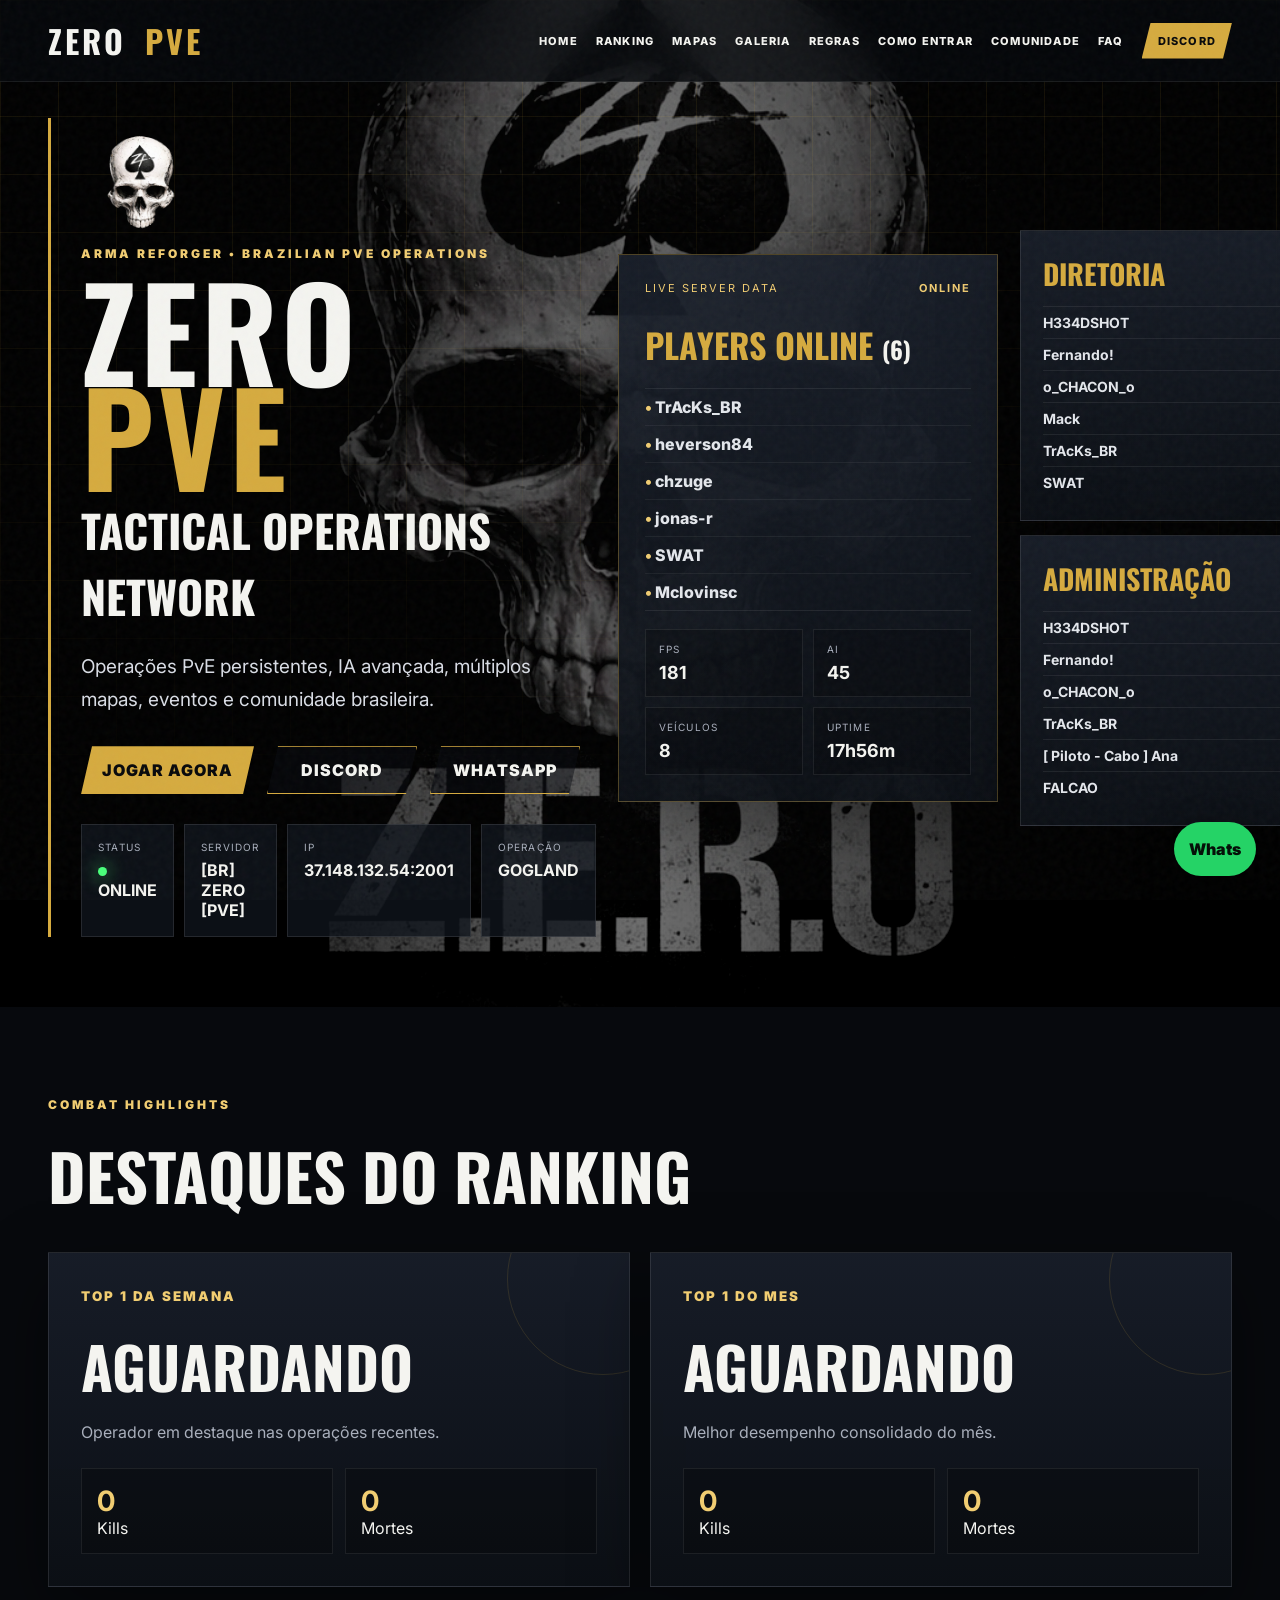
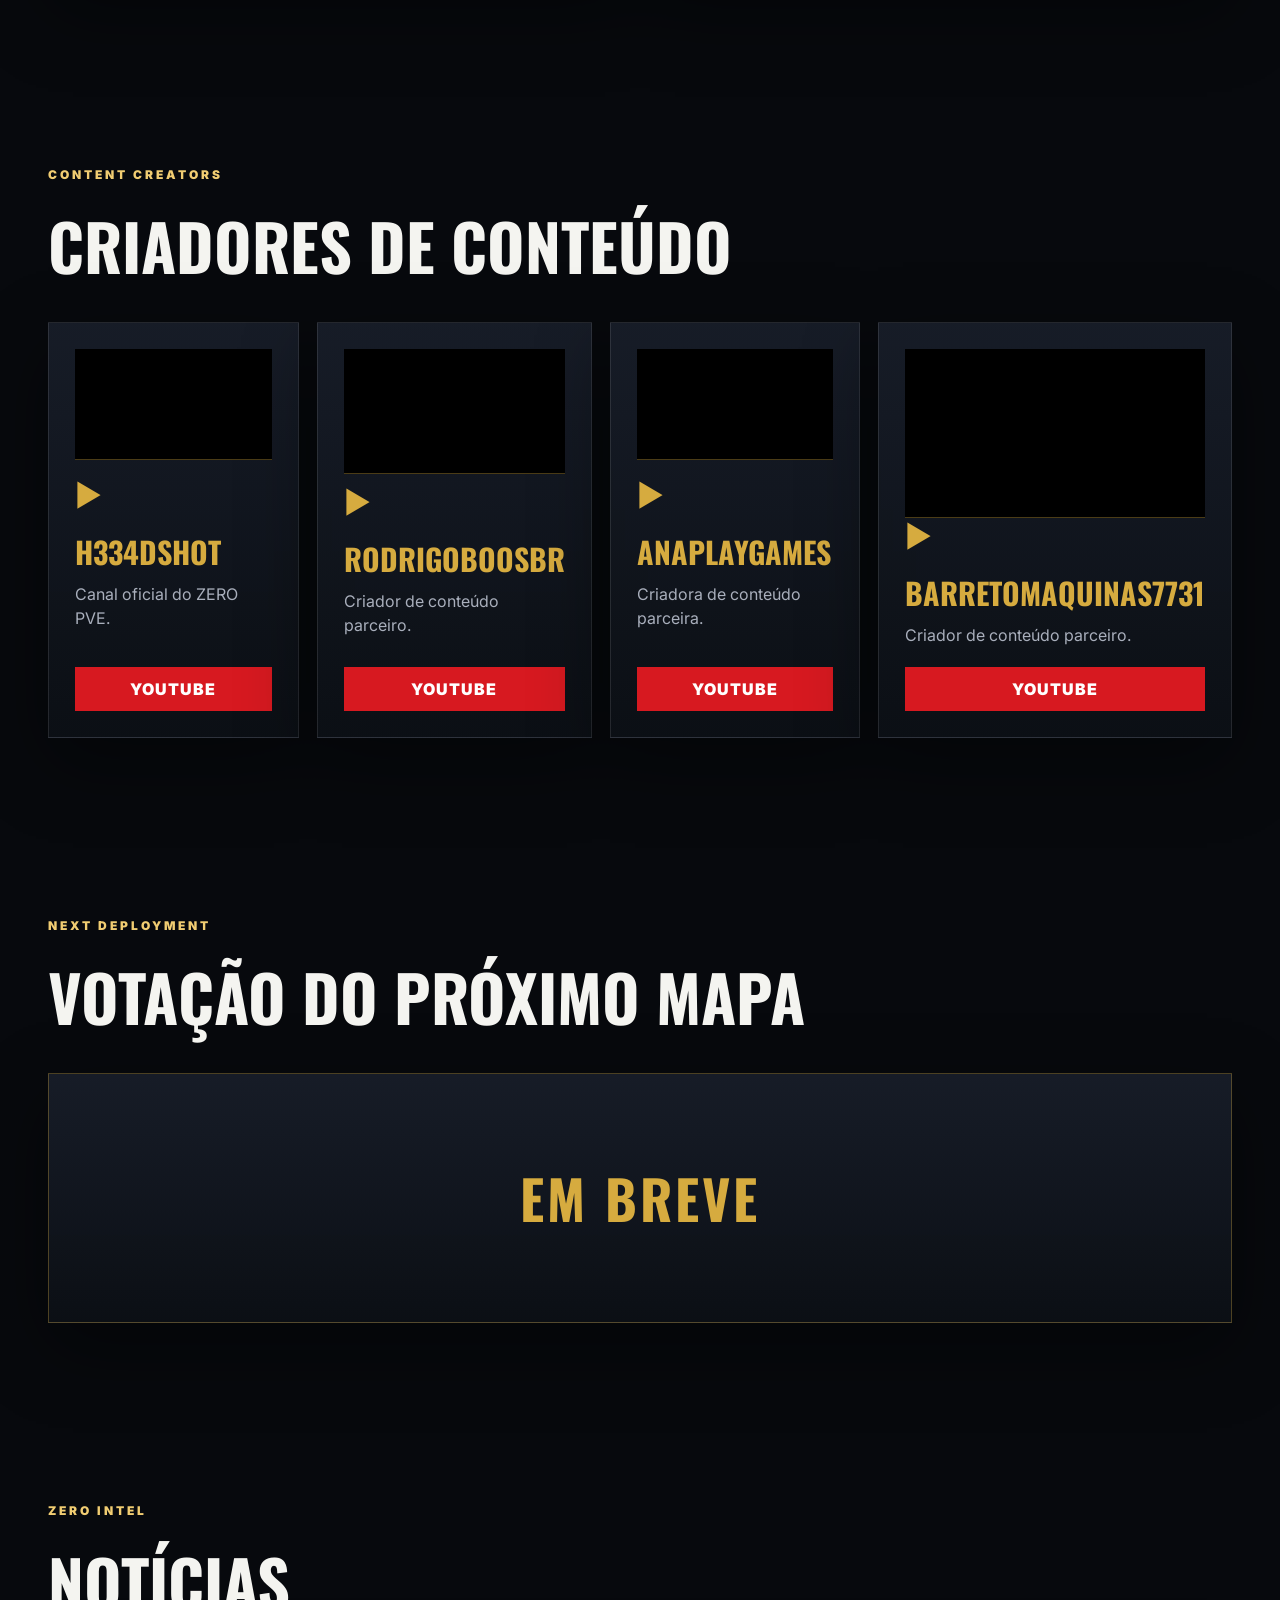
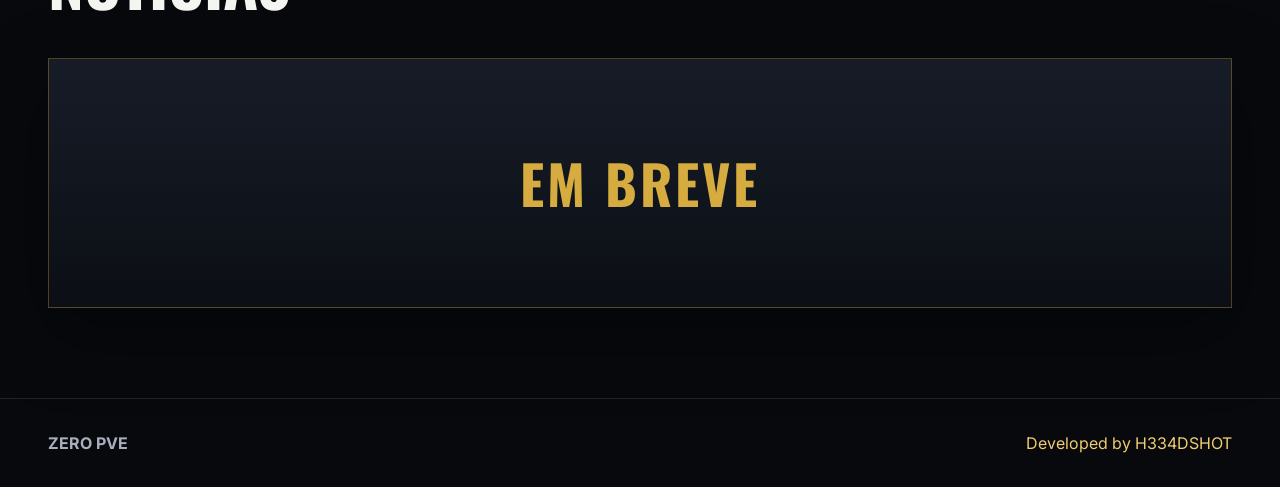
==== commit 197094d5: "Link home ranking highlights" ====
--- a/index.html
+++ b/index.html
@@ -156,35 +156,35 @@
             <div class="top-grid">
                 <article class="top-card">
                     <small>Top 1 da Semana</small>
-                    <h3>H334DSHOT</h3>
+                    <h3 id="weeklyTopName">Aguardando</h3>
                     <p class="section-sub">Operador em destaque nas operações recentes.</p>
 
                     <div class="top-stats">
                         <div>
-                            <strong>248</strong>
+                            <strong id="weeklyTopKills">0</strong>
                             <span>Kills</span>
                         </div>
 
                         <div>
-                            <strong>17</strong>
+                            <strong id="weeklyTopDeaths">0</strong>
                             <span>Mortes</span>
                         </div>
                     </div>
                 </article>
 
                 <article class="top-card">
-                    <small>Top 1 do Mês</small>
-                    <h3>H334DSHOT</h3>
+                    <small>Top 1 do Mes</small>
+                    <h3 id="monthlyTopName">Aguardando</h3>
                     <p class="section-sub">Melhor desempenho consolidado do mês.</p>
 
                     <div class="top-stats">
                         <div>
-                            <strong>1102</strong>
+                            <strong id="monthlyTopKills">0</strong>
                             <span>Kills</span>
                         </div>
 
                         <div>
-                            <strong>40</strong>
+                            <strong id="monthlyTopDeaths">0</strong>
                             <span>Mortes</span>
                         </div>
                     </div>
@@ -323,4 +323,4 @@
 
     <script src="script.js"></script>
 </body>
-</html>+</html>
--- a/style.css
+++ b/style.css
@@ -219,3 +219,79 @@
         grid-template-columns:1fr;
     }
 }
+
+.rank-toolbar{
+    display:flex;
+    align-items:center;
+    gap:10px;
+    flex-wrap:wrap;
+    margin-bottom:16px;
+}
+
+.rank-toolbar span{
+    color:var(--muted);
+    font-size:13px;
+    text-transform:uppercase;
+    letter-spacing:1px;
+}
+
+.rank-tab{
+    border:1px solid var(--line);
+    background:rgba(16,21,29,.8);
+    color:var(--text);
+    font-weight:900;
+    text-transform:uppercase;
+    letter-spacing:1px;
+    padding:12px 18px;
+    cursor:pointer;
+}
+
+.rank-tab.active,
+.rank-tab:hover{
+    background:var(--gold);
+    color:#08090b;
+}
+
+.kill-feed-list{
+    display:grid;
+    gap:12px;
+}
+
+.kill-feed-item{
+    display:flex;
+    justify-content:space-between;
+    gap:18px;
+    align-items:center;
+    background:var(--panel);
+    border:1px solid rgba(255,255,255,.1);
+    padding:18px;
+}
+
+.kill-feed-item strong{
+    display:block;
+    color:var(--gold2);
+    font-family:Oswald,sans-serif;
+    text-transform:uppercase;
+    font-size:24px;
+}
+
+.kill-feed-item span{
+    color:#e4e7ec;
+}
+
+.kill-feed-item small{
+    color:var(--muted);
+    text-align:right;
+}
+
+@media(max-width:620px){
+    .kill-feed-item{
+        display:block;
+    }
+
+    .kill-feed-item small{
+        display:block;
+        text-align:left;
+        margin-top:8px;
+    }
+}
